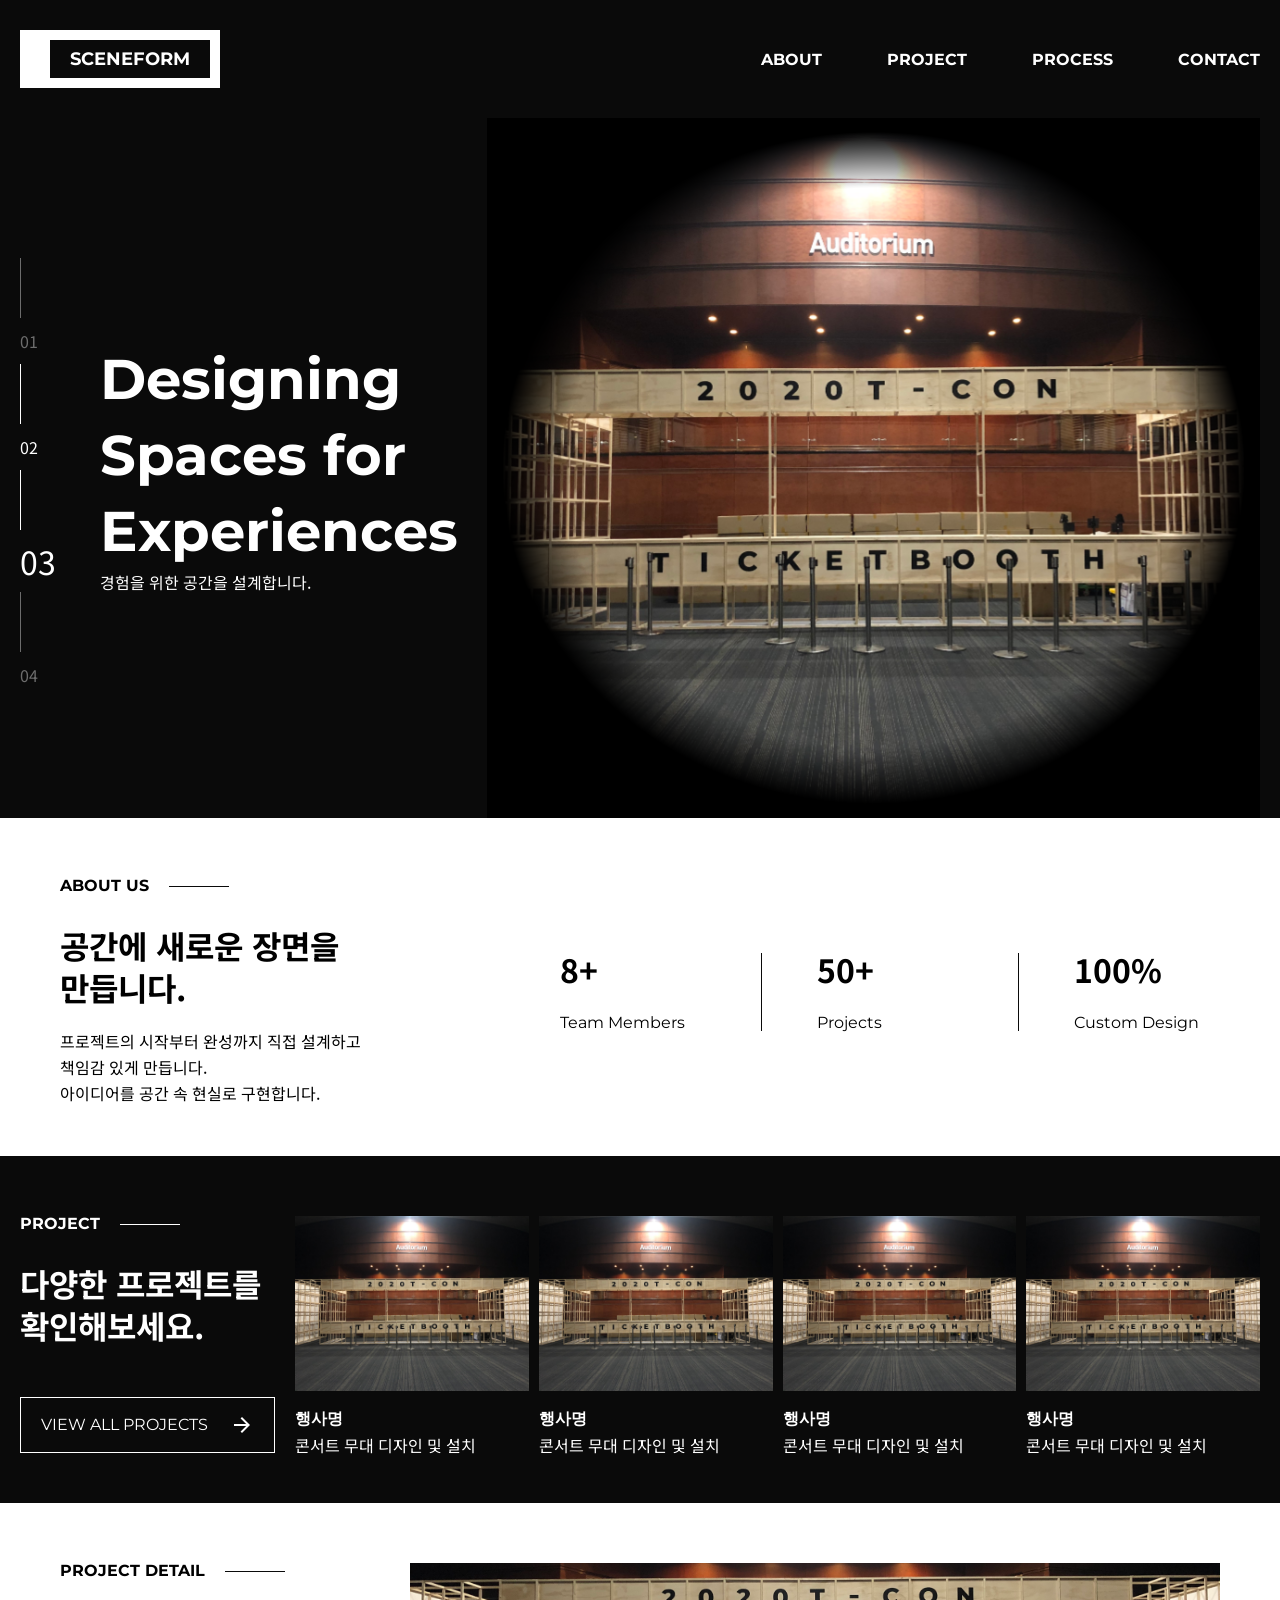
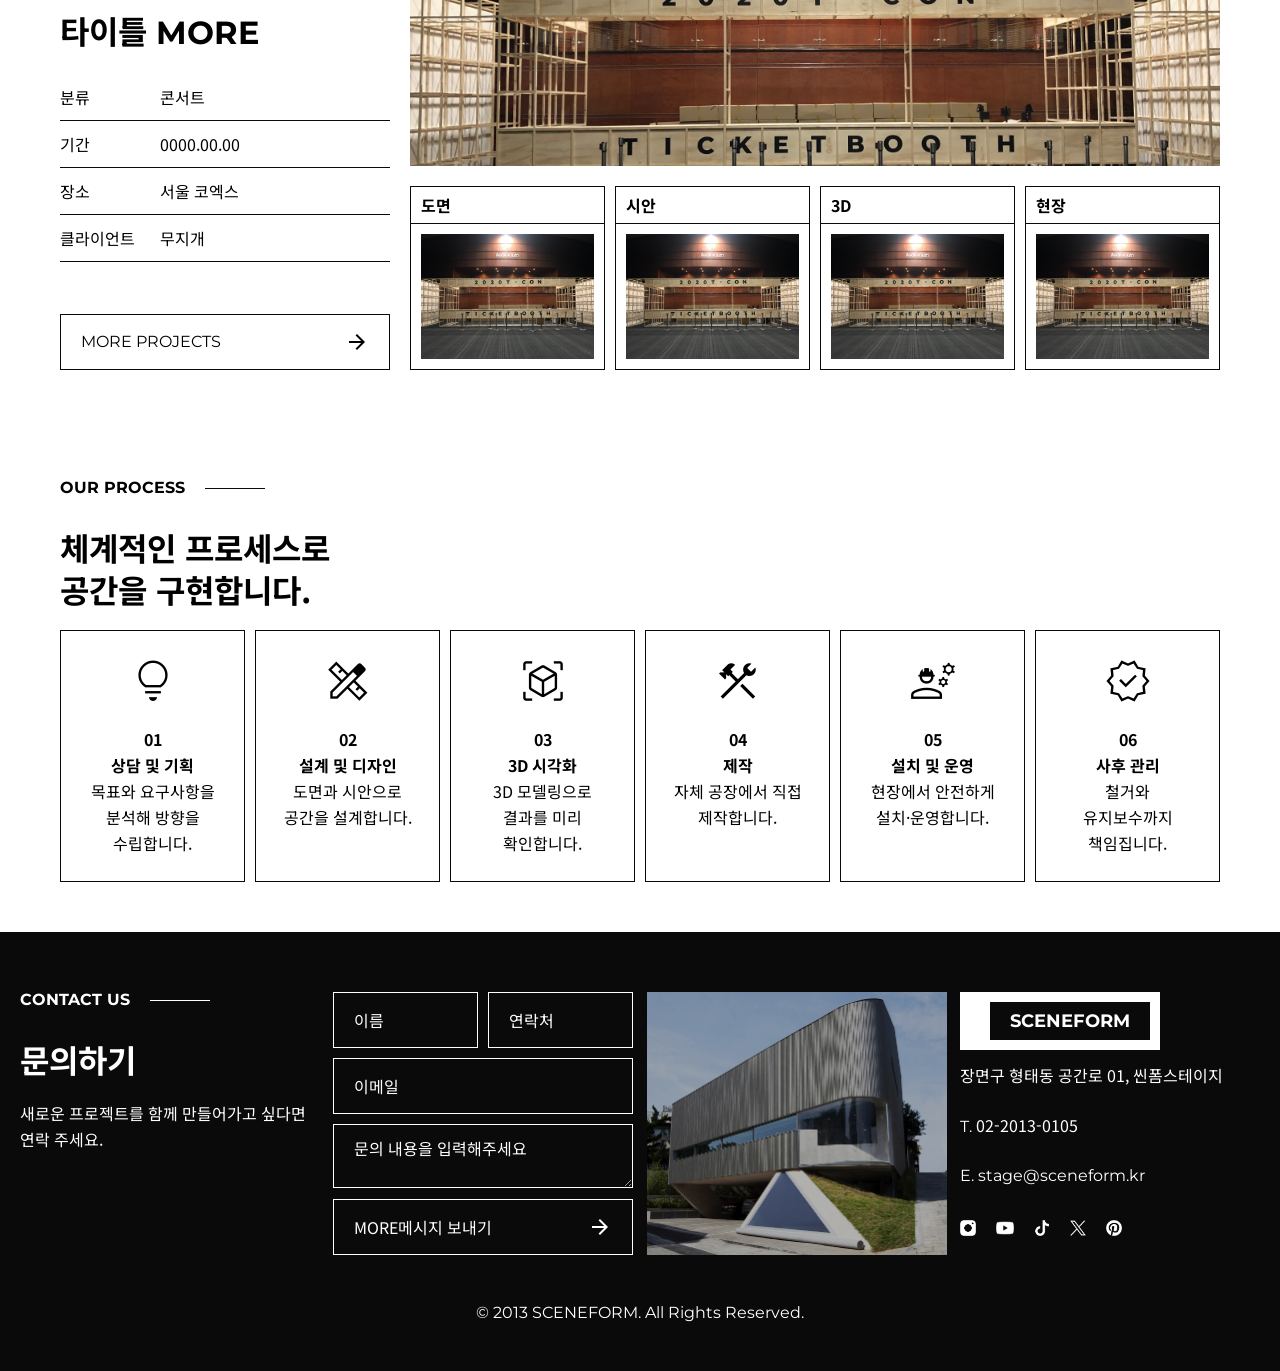
==== sceneform/index.html @ b38d99d9 "26.06.20" ====
<!DOCTYPE html>
<html lang="ko">

<head>
  <meta charset="UTF-8">
  <meta name="viewport" content="width=device-width, initial-scale=1.0">
  <title>SCENEFORM</title>

  <link rel="stylesheet" href="css/import.css">
  <link rel="stylesheet" href="css/sceneform.css">

  <link rel="stylesheet" href="https://cdn.jsdelivr.net/npm/swiper@11/swiper-bundle.min.css">
  <script src="https://cdn.jsdelivr.net/npm/swiper@11/swiper-bundle.min.js"></script>

  <script src="https://code.jquery.com/jquery-3.7.1.min.js"></script>

  <script defer src="js/sceneform.js"></script>
  <!-- 1. HTML 전부 읽음
  2. body 생성 완료
  3. swiper.js 실행
  4. sceneform.js 실행 -->
</head>

<body>
  <header>
    <div class="inner">
      <h1>
        <a href="index.html" class="logo">
          SCENEFORM
        </a>
      </h1>

      <nav>
        <ul>
          <li><a href="#">ABOUT</a></li>
          <li><a href="#">PROJECT</a></li>
          <li><a href="#">PROCESS</a></li>
          <li><a href="#">CONTACT</a></li>
        </ul>
      </nav>
    </div>
  </header>

  <main>
    <section class="visual">
      <div class="inner">
        <div>
          <h2>Designing Spaces for Experiences</h2>
          <p>경험을 위한 공간을 설계합니다.</p>

          <ul class="slide_num">
            <li class="on">01</li>
            <li>02</li>
            <li>03</li>
            <li>04</li>
          </ul>
        </div>

        <div>
          <div class="swiper visual-swiper">
            <div class="swiper-wrapper">

              <div class="swiper-slide">
                <img src="images/img.jpg" alt="프로젝트 이미지1">
              </div>

              <div class="swiper-slide">
                <img src="images/img.jpg" alt="프로젝트 이미지2">
              </div>

              <div class="swiper-slide">
                <img src="images/img.jpg" alt="프로젝트 이미지3">
              </div>

              <div class="swiper-slide">
                <img src="images/img.jpg" alt="프로젝트 이미지4">
              </div>
            </div>
            <div class="gradient"></div>
          </div>
        </div>
      </div>
    </section>

    <section class="about inner">
      <div>
        <h2 class="title">ABOUT US</h2>
        <b class="subtitle">공간에 새로운 장면을 만듭니다.</b>
        <p class="desc">프로젝트의 시작부터 완성까지 직접 설계하고 책임감 있게 만듭니다.<br>
          아이디어를 공간 속 현실로 구현합니다.</p>
      </div>

      <ul>
        <li>
          <strong>8+</strong>
          <span>Team Members</span>
        </li>

        <li>
          <strong>50+</strong>
          <span>Projects</span>
        </li>

        <li>
          <strong>100%</strong>
          <span>Custom Design</span>
        </li>
      </ul>
    </section>

    <section class="project">
      <div class="inner">
        <div>
          <h2 class="title">PROJECT</h2>
          <b class="subtitle">다양한 프로젝트를 확인해보세요.</b>
          <a href="#" class="view-button en">VIEW ALL PROJECTS
            <span class="material-symbols-outlined">
              arrow_forward
            </span>
          </a>
        </div>

        <ul>
          <li>
            <a href="#">
              <figure>
                <img src="images/img.jpg" alt="행사사진">

                <figcaption>
                  <strong>행사명</strong>
                  <p>콘서트 무대 디자인 및 설치</p>
                </figcaption>
              </figure>
            </a>
          </li>

          <li>
            <a href="#">
              <figure>
                <img src="images/img.jpg" alt="행사사진">

                <figcaption>
                  <strong>행사명</strong>
                  <p>콘서트 무대 디자인 및 설치</p>
                </figcaption>
              </figure>
            </a>
          </li>

          <li>
            <a href="#">
              <figure>
                <img src="images/img.jpg" alt="행사사진">

                <figcaption>
                  <strong>행사명</strong>
                  <p>콘서트 무대 디자인 및 설치</p>
                </figcaption>
              </figure>
            </a>
          </li>

          <li>
            <a href="#">
              <figure>
                <img src="images/img.jpg" alt="행사사진">

                <figcaption>
                  <strong>행사명</strong>
                  <p>콘서트 무대 디자인 및 설치</p>
                </figcaption>
              </figure>
            </a>
          </li>
        </ul>
      </div>
    </section>

    <section class="detail inner">
      <div>
        <h2 class="title">PROJECT DETAIL</h2>
        <b class="subtitle">타이틀 <span class="en">MORE</span></b>

        <dl>
          <dt>분류</dt>
          <dd>콘서트</dd>

          <dt>기간</dt>
          <dd>0000.00.00</dd>

          <dt>장소</dt>
          <dd>서울 코엑스</dd>

          <dt>클라이언트</dt>
          <dd>무지개</dd>
        </dl>

        <a href="#" class="view-button en">MORE PROJECTS
          <span class="material-symbols-outlined">
            arrow_forward
          </span>
        </a>
      </div>

      <div>
        <!-- 모달 -->
        <div class="modal">
          <button type="button" class="close">
            <span class="material-symbols-outlined">
              close
            </span>
          </button>
          <img src="" alt="프로젝트 상세 이미지">
        </div>

        <figure>
          <img src="images/img.jpg" alt="대표 프로젝트 이미지">
        </figure>

        <ul>
          <li>
            <strong>도면</strong>
            <img src="images/img.jpg" alt="도면 이미지" data-modal="images/img.jpg">
          </li>

          <li>
            <strong>시안</strong>
            <img src="images/img.jpg" alt="시안 이미지" data-modal="images/img.jpg">
          </li>

          <li>
            <strong>3D</strong>
            <img src="images/img.jpg" alt="3D 이미지" data-modal="images/img.jpg">
          </li>

          <li>
            <strong>현장</strong>
            <img src="images/img.jpg" alt="현장 이미지" data-modal="images/img.jpg">
          </li>
        </ul>
      </div>
    </section>

    <section class="process inner">
      <h2 class="title">OUR PROCESS</h2>
      <b class="subtitle">체계적인 프로세스로 공간을 구현합니다.</b>

      <ul>
        <li>
          <span class="material-symbols-outlined process-icon">
            lightbulb
          </span>
          <strong>01</strong>
          <b>상담 및 기획</b>
          <p>목표와 요구사항을 분석해 방향을 수립합니다.</p>
        </li>

        <li>
          <span class="material-symbols-outlined process-icon">
            design_services
          </span>
          <strong>02</strong>
          <b>설계 및 디자인</b>
          <p>도면과 시안으로 공간을 설계합니다.</p>
        </li>

        <li>
          <span class="material-symbols-outlined process-icon">
            view_in_ar
          </span>
          <strong>03</strong>
          <b>3D 시각화</b>
          <p>3D 모델링으로 결과를 미리 확인합니다.</p>
        </li>

        <li>
          <span class="material-symbols-outlined process-icon">
            construction
          </span>
          <strong>04</strong>
          <b>제작</b>
          <p>자체 공장에서 직접 제작합니다.</p>
        </li>

        <li>
          <span class="material-symbols-outlined process-icon">
            engineering
          </span>
          <strong>05</strong>
          <b>설치 및 운영</b>
          <p>현장에서 안전하게 설치·운영합니다.</p>
        </li>

        <li>
          <span class="material-symbols-outlined process-icon">
            verified
          </span>
          <strong>06</strong>
          <b>사후 관리</b>
          <p>철거와 유지보수까지 책임집니다.</p>
        </li>
      </ul>
    </section>
  </main>

  <footer>
    <div class="inner">
      <div>
        <div>
          <h2 class="title">CONTACT US</h2>
          <b class="subtitle">문의하기</b>
          <p class="desc">새로운 프로젝트를 함께 만들어가고 싶다면 연락 주세요.</p>
        </div>

        <div>
          <form>
            <fieldset>
              <legend>문의하기</legend>
              <ul>
                <li>
                  <input type="text" id="name" name="name" placeholder="이름" required>
                  <label for="name">이름</label>
                </li>

                <li>
                  <input type="tel" id="phone" name="phone" placeholder="연락처" pattern="[0-9-]+" required>
                  <!-- type="tel" → 키보드 힌트
                  pattern → 실제 형식 검사
                  pattern="[0-9-]+"
                  숫자와 하이픈(-)만 입력 가능
                  required → 빈칸 검사 -->
                  <label for="phone">연락처</label>
                </li>

                <li>
                  <input type="email" id="email" name="email" placeholder="이메일" required>
                  <label for="email">이메일</label>
                </li>

                <li>
                  <textarea id="message" name="message" placeholder="문의 내용을 입력해주세요" required></textarea>
                  <label for="message">문의 내용을 입력해주세요</label>
                </li>

                <li>
                  <button type="submit" class="view-button ">
                    <span>MORE메시지 보내기</span>

                    <span class="material-symbols-outlined">
                      arrow_forward
                    </span>
                  </button>
                </li>
              </ul>
            </fieldset>
          </form>
        </div>

        <img src="images/building.jpg" alt="회사 이미지">

        <div>
          <h2>
            <a href="index.html" class="logo">
              SCENEFORM
            </a>
          </h2>

          <div>
            <p>장면구 형태동 공간로 01, 씬폼스테이지</p>
            <p><span class="en">T.</span> 02-2013-0105</p>
            <p class="en">E. stage@sceneform.kr</p>

            <ul>
              <li><a href="인스타">Instagram</a></li>
              <li><a href="유튜브">Youtube</a></li>
              <li><a href="틱톡">Tiktok</a></li>
              <li><a href="트위터">Twitter</a></li>
              <li><a href="핀터레스트">Pinterest</a></li>
            </ul>
          </div>
        </div>
      </div>

      <p>© 2013 SCENEFORM. All Rights Reserved.</p>
    </div>
  </footer>

</body>

</html>
---- sceneform/css/import.css ----
/* @import url("https://fonts.googleapis.com/css2?family=Material+Symbols+Outlined"); */
@import url("https://fonts.googleapis.com/css2?family=Material+Symbols+Outlined:opsz,wght,FILL,GRAD@20..48,100..700,0..1,-50..200");
/* 아이콘 */
@import url('https://fonts.googleapis.com/css2?family=Montserrat:ital,wght@0,100..900;1,100..900&family=Noto+Sans+KR:wght@100..900&display=swap');
/* 폰트 */
@import url(reset.css);
---- sceneform/css/sceneform.css ----
* {
  box-sizing: border-box;
  word-break: keep-all;
  /* 단어 단위로 내려감. */
}

body {
  background-color: #ffffff;
  font-family: 'Noto Sans KR', sans-serif;
}

a {
  text-decoration: none;
  color: inherit;
}

li {
  list-style: none;
}

@media screen and (min-width: 1280px) {

  /* 공통 */
  .inner {
    max-width: 1440px;
    margin: 0 auto;
  }

  .logo {
    height: 58px;
    font-family: 'Montserrat', sans-serif;
    font-size: 18px;
    font-weight: 700;
    color: #ffffff;
    padding: 10px 20px;
    border: 10px #ffffff solid;
    border-left: 30px solid;
  }

  .title {
    font-family: 'Montserrat', sans-serif;
    font-size: 16px;
    display: flex;
    align-items: center;
    margin-bottom: 30px;
  }

  .title::after {
    content: '';
    width: 60px;
    height: 1px;
    margin-left: 20px;
    background-color: #0a0a0a;
    display: inline-block;
    /* ::after는 기본이 inline이라 크기 안 먹을 수 있음
👉 display: block; 또는 inline-block 필요 */
  }

  .subtitle {
    display: block;
    font-size: 32px;
    line-height: 42px;
    margin-bottom: 20px;
  }

  .desc {
    font-size: 16px;
    line-height: 26px;
  }

  .en {
    font-family: 'Montserrat', sans-serif;
  }

  .view-button {
    font-size: 16px;
    padding: 15px 20px;
    border: 1px #0a0a0a solid;
    /* display: inline-block; */
    /* a 태그를 버튼처럼 사용할 때는 거의 inline-block 국룰
     * 줄바꿈 안 됨
     * width, height 적용 가능
     * padding, border 제어 편함 */
    display: inline-flex;
    align-items: center;
    justify-content: space-between;
  }

  .view-button:hover {
    background-color: #3d6dff;
    color: #ffffff;
  }

  /* ---------- header---------- */
  header {
    position: fixed;
    top: 0;
    left: 0;
    width: 100%;
    z-index: 100;
    background-color: #0a0a0a;
  }

  header .inner {
    display: flex;
    justify-content: space-between;
    align-items: center;
    padding: 30px 20px;
  }

  header h1 {
    max-width: 200px;
  }

  header h1 a {
    display: block;
  }

  header h1 a img {
    width: 100%;
    display: block;
  }

  header nav ul {
    display: flex;
    gap: 65px;
  }

  header nav ul li a {
    font-family: 'Montserrat', sans-serif;
    font-size: 16px;
    font-weight: 700;
    color: #ffffff;
  }

  /* ---------- VISUAL---------- */
  .visual {
    height: 700px;
    background: #0a0a0a;
    overflow: hidden;
    margin-top: 118px;
  }

  .visual .inner {
    display: flex;
    width: 100%;
    height: 100%;
    padding: 0 20px;
  }

  .visual .inner>div:first-of-type {
    flex: 1;
    min-width: 0;
    /* Swiper가 flex 영역에서 과도하게 확장되는 문제 방지 */
    position: relative;
    display: flex;
    flex-direction: column;
    justify-content: center;
    padding-left: 80px;
  }

  .visual .inner>div:first-of-type h2 {
    font-family: 'Montserrat', sans-serif;
    font-size: 56px;
    line-height: 76px;
    color: #ffffff;
  }

  .visual .inner>div:first-of-type p {
    font-size: 16px;
    line-height: 26px;
    color: #ffffff;
  }

  /* 번호 */
  .visual .inner>div:first-of-type .slide_num {
    position: absolute;
    left: 0;
  }

  .visual .inner>div:first-of-type .slide_num li {
    color: #ffffff;
    font-size: 16px;
    line-height: 26px;
    cursor: pointer;
    opacity: 0.4;
    transition: opacity 0.3s;
  }

  .visual .inner>div:first-of-type .slide_num li.on {
    font-size: 32px;
    line-height: 42px;
    opacity: 1;
  }

  .visual .inner>div:first-of-type .slide_num li::before {
    content: '';
    display: block;
    width: 1px;
    height: 60px;
    background: #ffffff;
    margin: 10px 0;
  }

  /* 스와이프 */
  .visual .inner>div:last-of-type {
    flex: 2;
    min-width: 0;
    /* Swiper가 flex 영역에서 과도하게 확장되는 문제 방지 */
    height: 100%;
    /* position: relative; */
    /* display: flex;
    align-items: center;
    justify-content: center; */
  }

  .visual .swiper {
    width: 100%;
    height: 100%;
    /* position: relative; */
    /* overflow: hidden; */
  }

  .visual .swiper-slide img {
    width: 100%;
    height: 100%;
    object-fit: cover;
    display: block;
  }

  .visual .gradient {
    position: absolute;
    inset: 0;
    z-index: 2;

    background: radial-gradient(ellipse 80% 80% at center,
        rgba(0, 0, 0, 0) 0%,
        rgba(0, 0, 0, 0) 50%,
        rgba(0, 0, 0, 1) 60%,
        rgba(0, 0, 0, 1) 100%);
  }

  /* ---------- ABOUT US----------  */
  .about {
    background-color: #ffffff;
    padding: 60px 60px 50px;
    display: flex;
    justify-content: space-between;
    align-items: center;
  }

  /* 왼쪽 */
  .about>div {
    width: 330px;
    flex-shrink: 0;
    /* flex-shrink: 0;
   남는 공간 있어도 늘어나지 않음
   flex-shrink: 0;
   화면이 줄어도 줄어들지 않음 
   늘어나지 않음 | 줄어들지 않음 | 330px 고정
    flex: 0 0 330px; */
  }

  /* 오른쪽 */
  .about ul {
    width: 660px;
    display: flex;
  }

  .about ul li {
    flex: 1;
  }

  .about ul li:first-of-type,
  .about ul li:nth-of-type(2) {
    width: calc(100% - 60px);
    padding-right: 55px;
    margin-right: 55px;
  }

  .about ul li:not(:last-of-type) {
    border-right: 1px #0a0a0a solid;
  }

  .about ul li strong {
    display: block;
    font-size: 32px;
    margin-bottom: 30px;
  }

  .about ul li span {
    display: block;
    font-family: 'Montserrat', sans-serif;
    font-size: 16px;
  }

  /* ---------- PROJECT----------  */
  .project {
    background-color: #0a0a0a;
    padding: 60px 20px 50px;
  }

  .project .inner {
    display: flex;
    justify-content: space-between;
  }

  /* 왼쪽 */
  .project .inner>div {
    width: 255px;
    margin-right: 20px;
    flex-shrink: 0;
    /* flex-shrink: 0;
   남는 공간 있어도 늘어나지 않음
   flex-shrink: 0;
   화면이 줄어도 줄어들지 않음 
   늘어나지 않음 | 줄어들지 않음 | 255px 고정
    flex: 0 0 255px; */
    display: flex;
    flex-direction: column;
    /* 링크를 하단으로 배치하기 위해 세로 정렬 */
    color: #ffffff;
  }

  .project .inner>div h2::after {
    background-color: #ffffff;
  }

  .project .inner>div a {
    margin-top: auto;
    /* 링크를 영역 하단으로 배치 */
    border-color: #ffffff;
    color: #ffffff;
  }

  /* 오른쪽 */
  .project .inner ul {
    width: 1030px;
    display: flex;
    gap: 10px;
  }

  .project .inner ul li {
    flex: 1;
  }

  .project ul li figure img {
    width: 100%;
    display: block;
    /* 이미지 아래에 생기는 이상한 여백 제거 */
    aspect-ratio: 4 / 3;
    object-fit: cover;
    overflow: hidden;
    margin-bottom: 20px;
  }

  .project ul li figure figcaption strong {
    display: block;
    font-family: 'Montserrat', sans-serif;
    font-size: 16px;
    color: #ffffff;
    margin-bottom: 10px;
  }

  .project ul li figure figcaption p {
    font-size: 16px;
    color: #ffffff;
  }

  /* ---------- PROJECT DETAIL----------  */
  .detail {
    background-color: #ffffff;
    padding: 60px 60px 50px;
    display: flex;
    justify-content: space-between;
  }

  /* 왼쪽 */
  .detail>div:first-of-type {
    width: 330px;
    display: flex;
    flex-direction: column;
    flex-shrink: 0;
    /* flex-shrink: 0;
   남는 공간 있어도 늘어나지 않음
   flex-shrink: 0;
   화면이 줄어도 줄어들지 않음 
   늘어나지 않음 | 줄어들지 않음 | 330px 고정
    flex: 0 0 330px; */
    margin-right: 20px;
  }

  .detail>div:first-of-type dl {
    font-size: 16px;
    line-height: 26px;
    display: grid;
    grid-template-columns: 100px 1fr;
  }

  .detail>div:first-of-type dl dt,
  .detail>div:first-of-type dl dd {
    padding: 10px 0px;
    margin: 0;
    border-bottom: 1px #0a0a0a solid;
  }

  .detail>div:first-of-type a {
    margin-top: auto;
  }

  /* 오른쪽 */
  /* 모달 */
  .detail .modal {
    display: none;
    position: fixed;
    /* 화면 기준으로 고정 */
    inset: 0;
    /* top: 0; right: 0; bottom: 0; left: 0; 한 번에 쓴 것*/
    background: rgba(10, 10, 10, 0.8);
    justify-content: center;
    align-items: center;
    /* 정가운데 배치 */
    z-index: 100;
  }

  .detail .modal.on {
    display: flex;
  }

  .detail .modal img {
    width: 66.666%;
    /* = 2/3 */
    max-width: 900px;
    /* 너무 커지는 것 방지 */
    aspect-ratio: 4 / 3;
    object-fit: cover;
    display: block;
  }

  .detail .modal .close {
    position: absolute;
    top: 30px;
    right: 30px;
    background: none;
    border: 0;
    cursor: pointer;
  }

  .detail .modal .close .material-symbols-outlined {
    color: #fff;
  }

  .detail>div:last-of-type {
    width: 950px;
  }

  .detail>div:last-of-type figure img {
    width: 100%;
    height: 100%;
    display: block;
    aspect-ratio: 4 / 1;
    object-fit: cover;
    overflow: hidden;
    margin-bottom: 20px;
  }

  .detail>div:last-of-type ul {
    width: 100%;
    display: flex;
    gap: 10px;
  }

  .detail>div:last-of-type ul li {
    flex: 1;
  }

  .detail>div:last-of-type ul li strong {
    display: block;
    border: 1px #0a0a0a solid;
    padding: 10px;
  }

  .detail>div:last-of-type ul li img {
    width: 100%;
    display: block;
    /* 이미지 아래에 생기는 이상한 여백 제거 */
    aspect-ratio: 4 / 3;
    object-fit: cover;
    overflow: hidden;
    border: 1px #0a0a0a solid;
    border-top: 0px;
    padding: 10px;
    cursor: pointer;
  }

  /* ---------- OUR PROCESS----------  */
  .process {
    background-color: #ffffff;
    padding: 60px 60px 50px;
  }

  .process>h2,
  .process>b {
    width: 330px;
  }

  .process ul {
    display: flex;
    justify-content: space-between;
  }

  .process li {
    border: 1px #0a0a0a solid;
    width: 185px;
    padding: 25px;
    text-align: center;
  }

  .process .process-icon {
    display: block;
    font-size: 50px;
    margin-bottom: 20px;
    font-variation-settings:
      'FILL' 0,
      'wght' 300,
      'GRAD' 0,
      'opsz' 48;
  }

  .process strong {
    display: block;
    font-size: 16px;
    line-height: 26px;
  }

  .process ul li b {
    display: block;
    font-size: 16px;
    line-height: 26px;
  }

  .process p {
    font-size: 16px;
    line-height: 26px;
  }

  /* ---------- footer----------  */
  footer {
    background-color: #0a0a0a;
    padding: 60px 20px 50px;
  }

  footer .inner>div {
    display: flex;
    justify-content: space-between;
    align-items: stretch;
    color: #ffffff;
  }

  footer .inner>div div,
  footer .inner>div img {
    width: 300px;
  }

  footer .inner>div h2::after {
    background-color: #ffffff;
  }

  /* 두번째 */
  footer .inner>div form fieldset legend,
  footer .inner>div form fieldset ul li label {
    /* 시각적으로는 숨기지만 스크린 리더는 읽을 수 있도록 접근성을 위해 사용*/
    position: absolute;
    width: 1px;
    height: 1px;
    margin: -1px;
    overflow: hidden;
    clip: rect(0, 0, 0, 0);
  }

  footer .inner>div form fieldset ul {
    display: flex;
    flex-wrap: wrap;
    /* 공간이 부족하면 다음 줄로 배치 */
    gap: 10px;
  }

  footer .inner>div form fieldset ul li:first-of-type,
  footer .inner>div form fieldset ul li:nth-of-type(2) {
    width: calc((100% - 10px) / 2);
  }

  footer .inner>div form li:nth-child(3),
  footer .inner>div form li:nth-child(4),
  footer .inner>div form li:nth-child(5) {
    width: 100%;
  }

  footer .inner>div form fieldset ul li input,
  footer .inner>div form fieldset ul li textarea,
  footer .inner>div form fieldset ul li button {
    width: 100%;
    color: #ffffff;
    background-color: transparent;
    border: 1px solid #ffffff;
  }

  footer .inner>div form fieldset ul li input::placeholder,
  footer .inner>div form fieldset ul li textarea::placeholder {
    color: #ffffff;
  }

  footer .inner>div form fieldset ul li input,
  footer .inner>div form fieldset ul li textarea,
  footer .inner>div form fieldset ul li button {
    font: inherit;
    font-size: 16px;
    padding: 15px 20px;
  }

  footer .inner>div form fieldset ul li button {
    cursor: pointer;
  }

  footer .inner>div form fieldset ul li input:focus::placeholder,
  footer .inner>div form fieldset ul li textarea:focus::placeholder {
    opacity: 0;
  }

  footer img {
    object-fit: cover;
    filter: brightness(0.7);
  }

  footer .inner>div>div:last-of-type {
    display: flex;
    flex-direction: column;
    justify-content: space-between;
  }

  footer .inner>div>div:last-of-type h2 {
    max-width: 200px;
  }

  footer .inner>div>div:last-of-type h2 a {
    display: block;
  }

  footer .inner>div>div:last-of-type h2 a img {
    width: 100%;
    display: block;
  }

  footer .inner>div>div:last-of-type>div {
    height: 100%;
    display: flex;
    flex-direction: column;
    justify-content: space-around;
    font-size: 16px;
  }

  footer .inner>div>div:last-of-type>div ul {
    display: flex;
    align-items: center;
    gap: 20px;
  }

  footer .inner>div>div:last-of-type>div ul li {
    display: inline-block;
    background-repeat: no-repeat;
    background-position: center center;
    background-size: contain;
  }

  footer .inner>div>div:last-of-type>div ul li:not(:nth-child(2)):not(:nth-child(3)) {
    width: 16px;
    height: 16px;
  }

  footer .inner>div>div:last-of-type>div ul li:first-child {
    background-image: url("../images/instagram.png");
  }

  footer .inner>div>div:last-of-type>div ul li:nth-child(2) {
    background-image: url("../images/youtube.png");
    width: 18px;
  }

  footer .inner>div>div:last-of-type>div ul li:nth-child(3) {
    background-image: url("../images/tiktok.png");
    width: 16px;
    /* height: 18px; */
  }

  footer .inner>div>div:last-of-type>div ul li:nth-child(4) {
    background-image: url("../images/twitter.png");

  }

  footer .inner>div>div:last-of-type>div ul li:last-child {
    background-image: url("../images/pinterest.png");
  }

  footer .inner>div>div:last-of-type>div ul li a {
    display: block;
    text-indent: -9999px;
    width: 100%;
    height: 20px;
  }

  footer .inner>p {
    color: #ffffff;
    font-family: 'Montserrat', sans-serif;
    font-size: 16px;
    text-align: center;
    margin-top: 50px;
  }
}
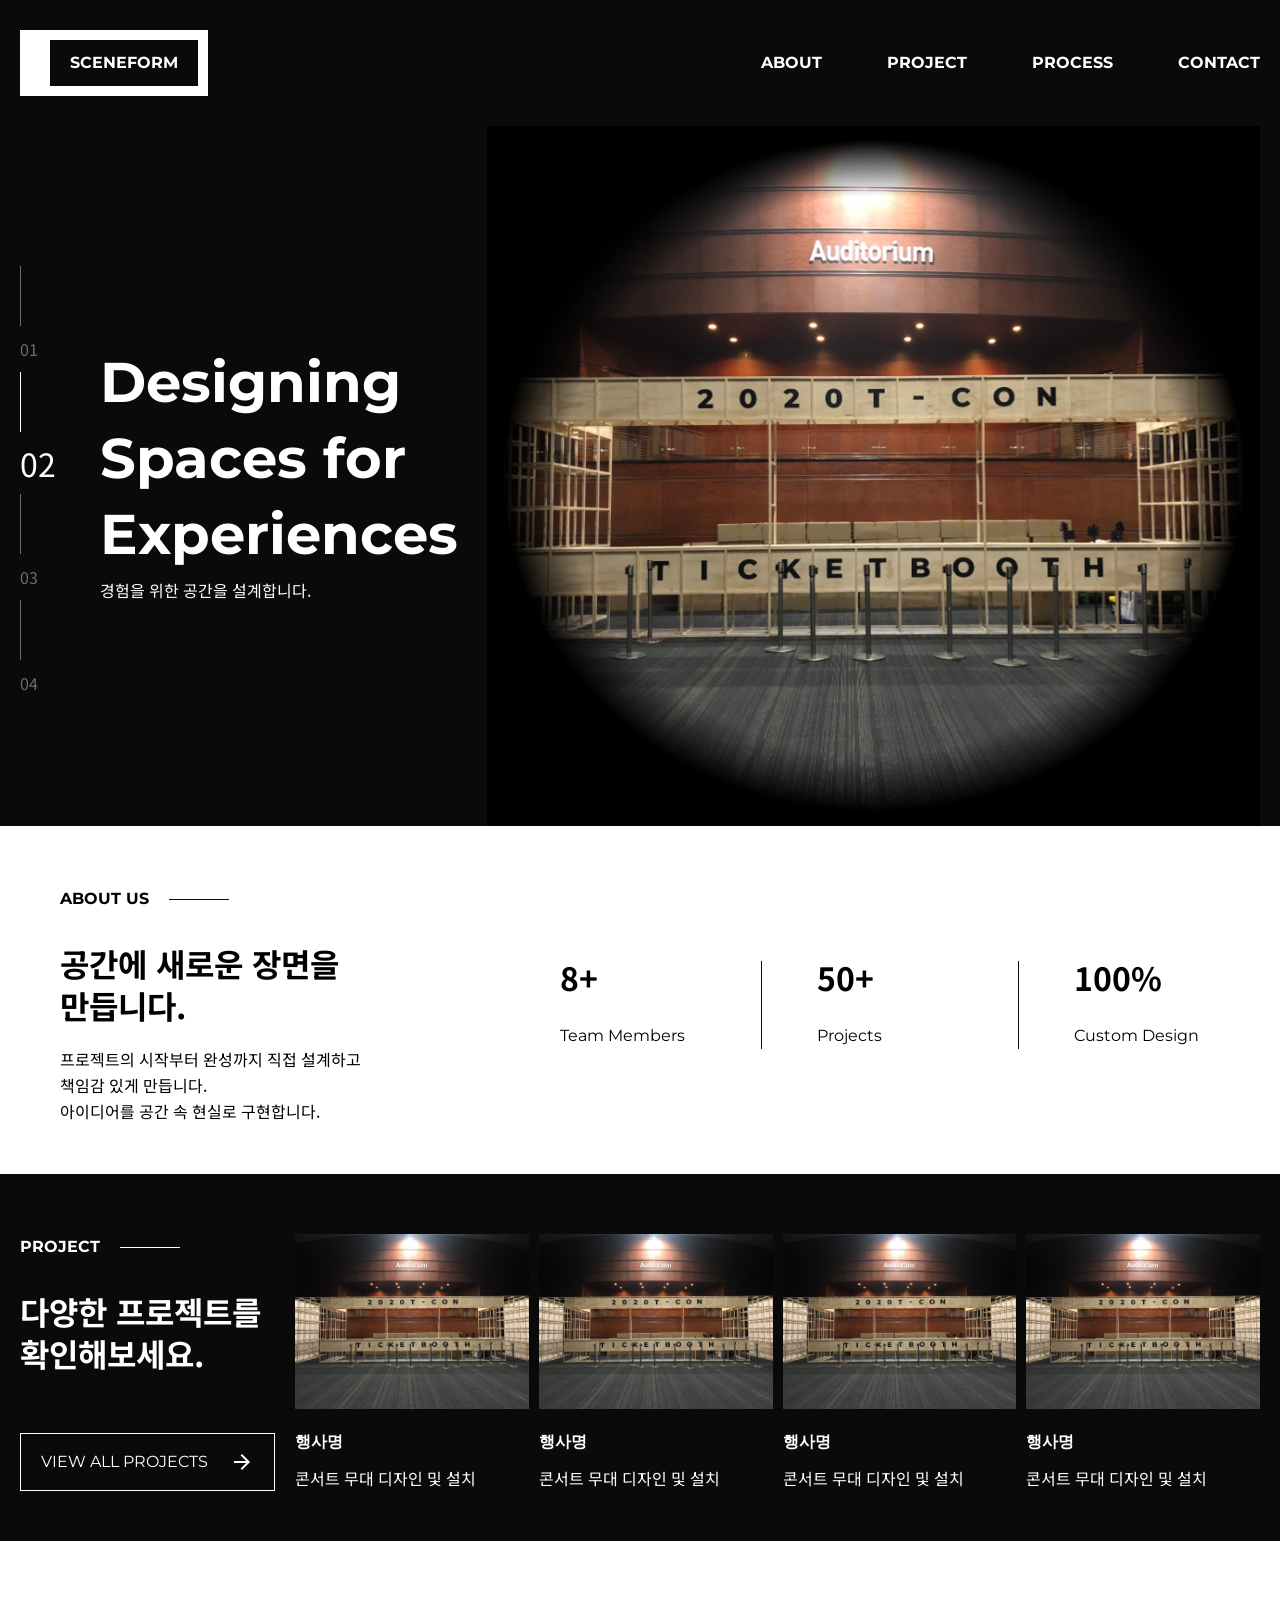
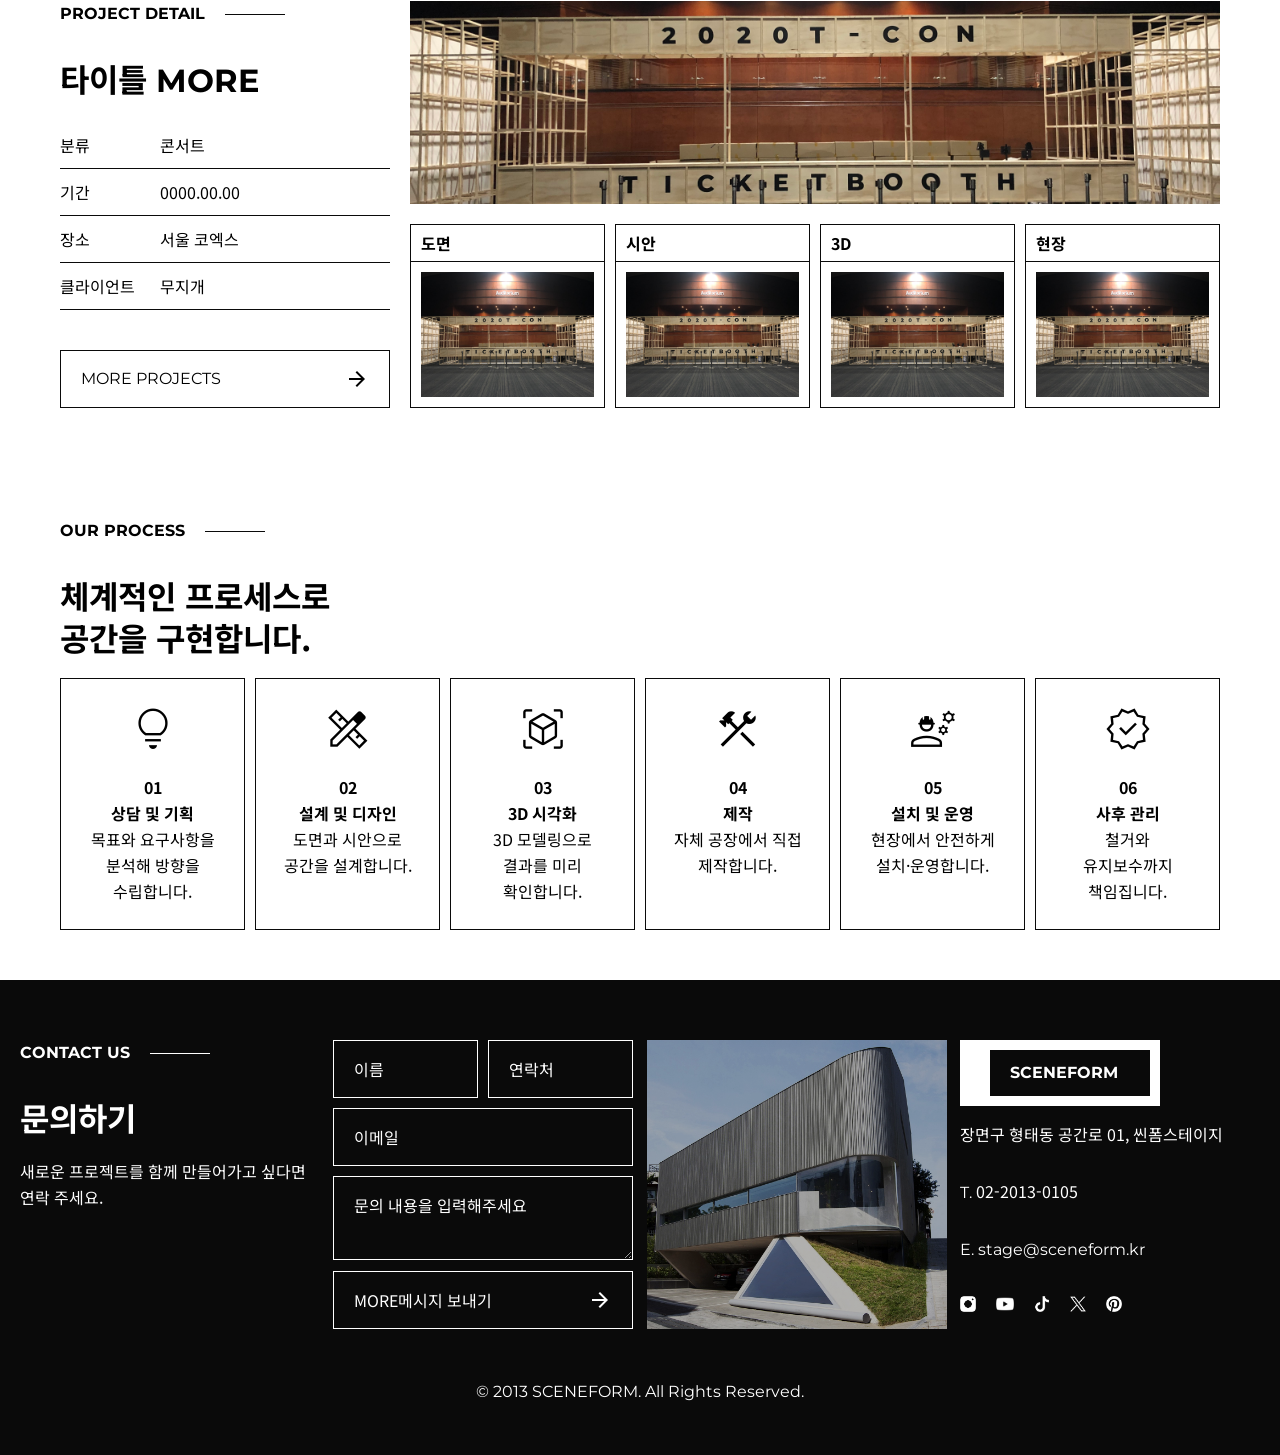
==== commit a2293606: "26.06.25" ====
--- a/sceneform/index.html
+++ b/sceneform/index.html
@@ -1,13 +1,15 @@
 <!DOCTYPE html>
 <html lang="ko">
-
+<!-- 데스크탑 16 32 56
+테블릿 16 28 48
+모바일 14 24 36 -->
 <head>
   <meta charset="UTF-8">
   <meta name="viewport" content="width=device-width, initial-scale=1.0">
   <title>SCENEFORM</title>
 
   <link rel="stylesheet" href="css/import.css">
-  <link rel="stylesheet" href="css/sceneform.css">
+  <link rel="stylesheet" href="css/global.css">
 
   <link rel="stylesheet" href="https://cdn.jsdelivr.net/npm/swiper@11/swiper-bundle.min.css">
   <script src="https://cdn.jsdelivr.net/npm/swiper@11/swiper-bundle.min.js"></script>
@@ -29,6 +31,12 @@
           SCENEFORM
         </a>
       </h1>
+
+      <button class="menu-button" aria-label="메뉴 열기">
+        <span class="material-symbols-outlined">
+          menu
+        </span>
+      </button>
 
       <nav>
         <ul>
--- a/sceneform/css/global.css
+++ b/sceneform/css/global.css
@@ -0,0 +1,2177 @@
+* {
+  box-sizing: border-box;
+  word-break: keep-all;
+  /* 단어 단위로 내려감. */
+}
+
+body {
+  background-color: #ffffff;
+  font-family: 'Noto Sans KR', sans-serif;
+}
+
+a {
+  text-decoration: none;
+  color: inherit;
+}
+
+li {
+  list-style: none;
+}
+
+@media screen and (min-width: 1280px) {
+
+  /* 공통 */
+  .inner {
+    max-width: 1440px;
+    margin: 0 auto;
+  }
+
+  .logo {
+    /* height: 58px; */
+    font-family: 'Montserrat', sans-serif;
+    font-size: 16px;
+    line-height: 26px;
+    font-weight: 700;
+    color: #ffffff;
+    padding: 10px 20px;
+    border: 10px #ffffff solid;
+    border-left: 30px solid;
+  }
+
+  .title {
+    font-family: 'Montserrat', sans-serif;
+    font-size: 16px;
+    line-height: 26px;
+    display: flex;
+    align-items: center;
+    margin-bottom: 30px;
+  }
+
+  .title::after {
+    content: '';
+    width: 60px;
+    height: 1px;
+    margin-left: 20px;
+    background-color: #0a0a0a;
+    display: inline-block;
+    /* ::after는 기본이 inline이라 크기 안 먹을 수 있음
+👉 display: block; 또는 inline-block 필요 */
+  }
+
+  .subtitle {
+    display: block;
+    font-size: 32px;
+    line-height: 42px;
+    margin-bottom: 20px;
+  }
+
+  .desc {
+    font-size: 16px;
+    line-height: 26px;
+  }
+
+  .en {
+    font-family: 'Montserrat', sans-serif;
+  }
+
+  .view-button {
+    font-size: 16px;
+    line-height: 26px;
+    padding: 15px 20px;
+    border: 1px #0a0a0a solid;
+    /* display: inline-block; */
+    /* a 태그를 버튼처럼 사용할 때는 거의 inline-block 국룰
+     * 줄바꿈 안 됨
+     * width, height 적용 가능
+     * padding, border 제어 편함 */
+    display: inline-flex;
+    align-items: center;
+    justify-content: space-between;
+  }
+
+  .view-button:hover {
+    background-color: #3d6dff;
+    color: #ffffff;
+  }
+
+  /* ---------- header---------- */
+  header {
+    position: fixed;
+    top: 0;
+    left: 0;
+    width: 100%;
+    z-index: 100;
+    background-color: #0a0a0a;
+  }
+
+  header .inner {
+    display: flex;
+    justify-content: space-between;
+    align-items: center;
+    padding: 30px 20px;
+  }
+
+  header h1 {
+    max-width: 200px;
+  }
+
+  header h1 a {
+    display: block;
+  }
+
+  header .menu-button {
+    display: none;
+  }
+
+  header nav ul {
+    display: flex;
+    gap: 65px;
+  }
+
+  header nav ul li a {
+    font-family: 'Montserrat', sans-serif;
+    font-size: 16px;
+    line-height: 26px;
+    font-weight: 700;
+    color: #ffffff;
+  }
+
+  /* ---------- VISUAL---------- */
+  .visual {
+    height: 700px;
+    background: #0a0a0a;
+    overflow: hidden;
+    margin-top: 126px;
+  }
+
+  .visual .inner {
+    display: flex;
+    width: 100%;
+    height: 100%;
+    padding: 0 20px;
+  }
+
+  .visual .inner>div:first-of-type {
+    flex: 1;
+    min-width: 0;
+    /* Swiper가 flex 영역에서 과도하게 확장되는 문제 방지 */
+    position: relative;
+    display: flex;
+    flex-direction: column;
+    justify-content: center;
+    padding-left: 80px;
+  }
+
+  .visual .inner>div:first-of-type h2 {
+    font-family: 'Montserrat', sans-serif;
+    font-size: 56px;
+    line-height: 76px;
+    color: #ffffff;
+  }
+
+  .visual .inner>div:first-of-type p {
+    font-size: 16px;
+    line-height: 36px;
+    color: #ffffff;
+  }
+
+  /* 번호 */
+  .visual .inner>div:first-of-type .slide_num {
+    position: absolute;
+    left: 0;
+  }
+
+  .visual .inner>div:first-of-type .slide_num li {
+    color: #ffffff;
+    font-size: 16px;
+    line-height: 26px;
+    cursor: pointer;
+    opacity: 0.4;
+    transition: opacity 0.3s;
+  }
+
+  .visual .inner>div:first-of-type .slide_num li.on {
+    font-size: 32px;
+    line-height: 42px;
+    opacity: 1;
+  }
+
+  .visual .inner>div:first-of-type .slide_num li::before {
+    content: '';
+    display: block;
+    width: 1px;
+    height: 60px;
+    background: #ffffff;
+    margin: 10px 0;
+  }
+
+  /* 스와이프 */
+  .visual .inner>div:last-of-type {
+    flex: 2;
+    min-width: 0;
+    /* Swiper가 flex 영역에서 과도하게 확장되는 문제 방지 */
+    height: 100%;
+    /* position: relative; */
+    /* display: flex;
+    align-items: center;
+    justify-content: center; */
+  }
+
+  .visual .swiper {
+    width: 100%;
+    height: 100%;
+    /* position: relative; */
+    /* overflow: hidden; */
+  }
+
+  .visual .swiper-slide img {
+    width: 100%;
+    height: 100%;
+    object-fit: cover;
+    display: block;
+  }
+
+  .visual .gradient {
+    position: absolute;
+    inset: 0;
+    z-index: 2;
+
+    background: radial-gradient(ellipse 80% 80% at center,
+        rgba(0, 0, 0, 0) 0%,
+        rgba(0, 0, 0, 0) 50%,
+        rgba(0, 0, 0, 1) 60%,
+        rgba(0, 0, 0, 1) 100%);
+  }
+
+  /* ---------- ABOUT US----------  */
+  .about {
+    background-color: #ffffff;
+    padding: 60px 60px 50px;
+    display: flex;
+    justify-content: space-between;
+    align-items: center;
+  }
+
+  /* 왼쪽 */
+  .about>div {
+    width: 330px;
+    flex-shrink: 0;
+    /* flex-shrink: 0;
+   남는 공간 있어도 늘어나지 않음
+   flex-shrink: 0;
+   화면이 줄어도 줄어들지 않음 
+   늘어나지 않음 | 줄어들지 않음 | 330px 고정
+    flex: 0 0 330px; */
+  }
+
+  /* 오른쪽 */
+  .about ul {
+    width: 660px;
+    display: flex;
+  }
+
+  .about ul li {
+    flex: 1;
+  }
+
+  .about ul li:first-of-type,
+  .about ul li:nth-of-type(2) {
+    width: calc(100% - 60px);
+    padding-right: 55px;
+    margin-right: 55px;
+  }
+
+  .about ul li:not(:last-of-type) {
+    border-right: 1px #0a0a0a solid;
+  }
+
+  .about ul li strong {
+    display: block;
+    font-size: 32px;
+    margin-bottom: 30px;
+  }
+
+  .about ul li span {
+    display: block;
+    font-family: 'Montserrat', sans-serif;
+    font-size: 16px;
+    line-height: 26px;
+  }
+
+  /* ---------- PROJECT----------  */
+  .project {
+    background-color: #0a0a0a;
+    padding: 60px 20px 50px;
+  }
+
+  .project .inner {
+    display: flex;
+    justify-content: space-between;
+  }
+
+  /* 왼쪽 */
+  .project .inner>div {
+    width: 255px;
+    margin-right: 20px;
+    flex-shrink: 0;
+    /* flex-shrink: 0;
+   남는 공간 있어도 늘어나지 않음
+   flex-shrink: 0;
+   화면이 줄어도 줄어들지 않음 
+   늘어나지 않음 | 줄어들지 않음 | 255px 고정
+    flex: 0 0 255px; */
+    display: flex;
+    flex-direction: column;
+    /* 링크를 하단으로 배치하기 위해 세로 정렬 */
+    color: #ffffff;
+  }
+
+  .project .inner>div h2::after {
+    background-color: #ffffff;
+  }
+
+  .project .inner>div a {
+    margin-top: auto;
+    /* 링크를 영역 하단으로 배치 */
+    border-color: #ffffff;
+    color: #ffffff;
+  }
+
+  /* 오른쪽 */
+  .project .inner ul {
+    width: 1030px;
+    display: flex;
+    gap: 10px;
+  }
+
+  .project .inner ul li {
+    flex: 1;
+  }
+
+  .project ul li figure img {
+    width: 100%;
+    display: block;
+    /* 이미지 아래에 생기는 이상한 여백 제거 */
+    aspect-ratio: 4 / 3;
+    object-fit: cover;
+    overflow: hidden;
+    margin-bottom: 20px;
+  }
+
+  .project ul li figure figcaption strong {
+    display: block;
+    font-family: 'Montserrat', sans-serif;
+    font-size: 16px;
+    line-height: 26px;
+    color: #ffffff;
+    margin-bottom: 10px;
+  }
+
+  .project ul li figure figcaption p {
+    font-size: 16px;
+    line-height: 26px;
+    color: #ffffff;
+  }
+
+  /* ---------- PROJECT DETAIL----------  */
+  .detail {
+    background-color: #ffffff;
+    padding: 60px 60px 50px;
+    display: flex;
+    justify-content: space-between;
+  }
+
+  /* 왼쪽 */
+  .detail>div:first-of-type {
+    width: 330px;
+    display: flex;
+    flex-direction: column;
+    flex-shrink: 0;
+    /* flex-shrink: 0;
+   남는 공간 있어도 늘어나지 않음
+   flex-shrink: 0;
+   화면이 줄어도 줄어들지 않음 
+   늘어나지 않음 | 줄어들지 않음 | 330px 고정
+    flex: 0 0 330px; */
+    margin-right: 20px;
+  }
+
+  .detail>div:first-of-type dl {
+    font-size: 16px;
+    line-height: 26px;
+    display: grid;
+    grid-template-columns: 100px 1fr;
+    margin-bottom: 20px;
+  }
+
+  .detail>div:first-of-type dl dt,
+  .detail>div:first-of-type dl dd {
+    padding: 10px 0px;
+    margin: 0;
+    border-bottom: 1px #0a0a0a solid;
+  }
+
+  .detail>div:first-of-type a {
+    margin-top: auto;
+  }
+
+  /* 오른쪽 */
+  /* 모달 */
+  .detail .modal {
+    display: none;
+    position: fixed;
+    /* 화면 기준으로 고정 */
+    inset: 0;
+    /* top: 0; right: 0; bottom: 0; left: 0; 한 번에 쓴 것*/
+    background: rgba(10, 10, 10, 0.8);
+    justify-content: center;
+    align-items: center;
+    /* 정가운데 배치 */
+    z-index: 100;
+  }
+
+  .detail .modal.on {
+    display: flex;
+  }
+
+  .detail .modal img {
+    width: 66.666%;
+    /* = 2/3 */
+    max-width: 900px;
+    /* 너무 커지는 것 방지 */
+    aspect-ratio: 4 / 3;
+    object-fit: cover;
+    display: block;
+  }
+
+  .detail .modal .close {
+    position: absolute;
+    top: 30px;
+    right: 30px;
+    background: none;
+    border: 0;
+    cursor: pointer;
+  }
+
+  .detail .modal .close .material-symbols-outlined {
+    color: #fff;
+  }
+
+  .detail>div:last-of-type {
+    width: 950px;
+  }
+
+  .detail>div:last-of-type figure img {
+    width: 100%;
+    height: 100%;
+    display: block;
+    aspect-ratio: 4 / 1;
+    object-fit: cover;
+    overflow: hidden;
+    margin-bottom: 20px;
+  }
+
+  .detail>div:last-of-type ul {
+    width: 100%;
+    display: flex;
+    gap: 10px;
+  }
+
+  .detail>div:last-of-type ul li {
+    flex: 1;
+  }
+
+  .detail>div:last-of-type ul li strong {
+    display: block;
+    border: 1px #0a0a0a solid;
+    padding: 10px;
+  }
+
+  .detail>div:last-of-type ul li img {
+    width: 100%;
+    display: block;
+    /* 이미지 아래에 생기는 이상한 여백 제거 */
+    aspect-ratio: 4 / 3;
+    object-fit: cover;
+    overflow: hidden;
+    border: 1px #0a0a0a solid;
+    border-top: 0px;
+    padding: 10px;
+    cursor: pointer;
+  }
+
+  /* ---------- OUR PROCESS----------  */
+  .process {
+    background-color: #ffffff;
+    padding: 60px 60px 50px;
+  }
+
+  .process>h2,
+  .process>b {
+    width: 330px;
+  }
+
+  .process ul {
+    display: flex;
+    justify-content: space-between;
+  }
+
+  .process li {
+    border: 1px #0a0a0a solid;
+    width: 185px;
+    padding: 25px;
+    text-align: center;
+  }
+
+  .process .process-icon {
+    display: block;
+    font-size: 50px;
+    margin-bottom: 20px;
+    font-variation-settings:
+      'FILL' 0,
+      'wght' 300,
+      'GRAD' 0,
+      'opsz' 48;
+  }
+
+  .process strong {
+    display: block;
+    font-size: 16px;
+    line-height: 26px;
+  }
+
+  .process ul li b {
+    display: block;
+    font-size: 16px;
+    line-height: 26px;
+  }
+
+  .process p {
+    font-size: 16px;
+    line-height: 26px;
+  }
+
+  /* ---------- footer----------  */
+  footer {
+    background-color: #0a0a0a;
+    padding: 60px 20px 50px;
+  }
+
+  footer .inner>div {
+    display: flex;
+    justify-content: space-between;
+    align-items: stretch;
+    color: #ffffff;
+  }
+
+  footer .inner>div div,
+  footer .inner>div img {
+    width: 300px;
+  }
+
+  footer .inner>div h2::after {
+    background-color: #ffffff;
+  }
+
+  /* 두번째 */
+  footer .inner>div form fieldset legend,
+  footer .inner>div form fieldset ul li label {
+    /* 시각적으로는 숨기지만 스크린 리더는 읽을 수 있도록 접근성을 위해 사용*/
+    position: absolute;
+    width: 1px;
+    height: 1px;
+    margin: -1px;
+    overflow: hidden;
+    clip: rect(0, 0, 0, 0);
+  }
+
+  footer .inner>div form fieldset ul {
+    display: flex;
+    flex-wrap: wrap;
+    /* 공간이 부족하면 다음 줄로 배치 */
+    gap: 10px;
+  }
+
+  footer .inner>div form fieldset ul li:first-of-type,
+  footer .inner>div form fieldset ul li:nth-of-type(2) {
+    width: calc((100% - 10px) / 2);
+  }
+
+  footer .inner>div form li:nth-child(3),
+  footer .inner>div form li:nth-child(4),
+  footer .inner>div form li:nth-child(5) {
+    width: 100%;
+  }
+
+  footer .inner>div form fieldset ul li input,
+  footer .inner>div form fieldset ul li textarea,
+  footer .inner>div form fieldset ul li button {
+    width: 100%;
+    color: #ffffff;
+    background-color: transparent;
+    border: 1px solid #ffffff;
+  }
+
+  footer .inner>div form fieldset ul li input::placeholder,
+  footer .inner>div form fieldset ul li textarea::placeholder {
+    color: #ffffff;
+  }
+
+  footer .inner>div form fieldset ul li input,
+  footer .inner>div form fieldset ul li textarea,
+  footer .inner>div form fieldset ul li button {
+    font: inherit;
+    font-size: 16px;
+    line-height: 26px;
+    padding: 15px 20px;
+  }
+
+  footer .inner>div form fieldset ul li input:focus,
+  footer .inner>div form fieldset ul li textarea:focus {
+    outline: none;
+    border-color: #3d6dff;
+  }
+
+  footer .inner>div form fieldset ul li input:focus::placeholder,
+  footer .inner>div form fieldset ul li textarea:focus::placeholder {
+    opacity: 0;
+  }
+
+  footer .inner>div form fieldset ul li button {
+    cursor: pointer;
+  }
+
+  footer img {
+    object-fit: cover;
+    filter: brightness(0.7);
+  }
+
+  footer .inner>div>div:last-of-type {
+    display: flex;
+    flex-direction: column;
+    justify-content: space-between;
+  }
+
+  footer .inner>div>div:last-of-type h2 {
+    max-width: 200px;
+  }
+
+  footer .inner>div>div:last-of-type h2 a {
+    display: block;
+  }
+
+  footer .inner>div>div:last-of-type h2 a img {
+    width: 100%;
+    display: block;
+  }
+
+  footer .inner>div>div:last-of-type>div {
+    height: 100%;
+    display: flex;
+    flex-direction: column;
+    justify-content: space-around;
+    font-size: 16px;
+    line-height: 26px;
+  }
+
+  footer .inner>div>div:last-of-type>div ul {
+    display: flex;
+    align-items: center;
+    gap: 20px;
+  }
+
+  footer .inner>div>div:last-of-type>div ul li {
+    display: inline-block;
+    background-repeat: no-repeat;
+    background-position: center center;
+    background-size: contain;
+  }
+
+  footer .inner>div>div:last-of-type>div ul li:not(:nth-child(2)):not(:nth-child(3)) {
+    width: 16px;
+    height: 16px;
+  }
+
+  footer .inner>div>div:last-of-type>div ul li:first-child {
+    background-image: url("../images/instagram.png");
+  }
+
+  footer .inner>div>div:last-of-type>div ul li:nth-child(2) {
+    background-image: url("../images/youtube.png");
+    width: 18px;
+  }
+
+  footer .inner>div>div:last-of-type>div ul li:nth-child(3) {
+    background-image: url("../images/tiktok.png");
+    width: 16px;
+    /* height: 18px; */
+  }
+
+  footer .inner>div>div:last-of-type>div ul li:nth-child(4) {
+    background-image: url("../images/twitter.png");
+
+  }
+
+  footer .inner>div>div:last-of-type>div ul li:last-child {
+    background-image: url("../images/pinterest.png");
+  }
+
+  footer .inner>div>div:last-of-type>div ul li a {
+    display: block;
+    text-indent: -9999px;
+    width: 100%;
+    height: 20px;
+  }
+
+  footer .inner>p {
+    color: #ffffff;
+    font-family: 'Montserrat', sans-serif;
+    font-size: 16px;
+    line-height: 26px;
+    text-align: center;
+    margin-top: 50px;
+  }
+}
+
+@media screen and (min-width: 768px) and (max-width:1279px) {
+
+  /* 공통 */
+  .inner {
+    width: 100%;
+    margin: 0 auto;
+    padding: 50px 20px 40px;
+  }
+
+  .logo {
+    /* height: 58px; */
+    font-family: 'Montserrat', sans-serif;
+    font-size: 16px;
+    line-height: 26px;
+    font-weight: 700;
+    color: #ffffff;
+    padding: 10px 20px;
+    border: 10px #ffffff solid;
+    border-left: 30px solid;
+  }
+
+  .title {
+    font-family: 'Montserrat', sans-serif;
+    font-size: 16px;
+    line-height: 26px;
+    display: flex;
+    align-items: center;
+    margin-bottom: 30px;
+  }
+
+  .title::after {
+    content: '';
+    width: 60px;
+    height: 1px;
+    margin-left: 20px;
+    background-color: #0a0a0a;
+    display: inline-block;
+    /* ::after는 기본이 inline이라 크기 안 먹을 수 있음
+👉 display: block; 또는 inline-block 필요 */
+  }
+
+  .subtitle {
+    display: block;
+    font-size: 32px;
+    line-height: 42px;
+    margin-bottom: 20px;
+  }
+
+  .desc {
+    font-size: 16px;
+    line-height: 26px;
+  }
+
+  .en {
+    font-family: 'Montserrat', sans-serif;
+  }
+
+  .view-button {
+    font-size: 16px;
+    line-height: 26px;
+    padding: 15px 20px;
+    border: 1px #0a0a0a solid;
+    /* display: inline-block; */
+    /* a 태그를 버튼처럼 사용할 때는 거의 inline-block 국룰
+     * 줄바꿈 안 됨
+     * width, height 적용 가능
+     * padding, border 제어 편함 */
+    display: inline-flex;
+    align-items: center;
+    justify-content: space-between;
+  }
+
+  .view-button:hover {
+    background-color: #3d6dff;
+    color: #ffffff;
+  }
+
+  /* ---------- header---------- */
+  header {
+    position: fixed;
+    top: 0;
+    left: 0;
+    width: 100%;
+    z-index: 100;
+    background-color: #0a0a0a;
+  }
+
+  header .inner {
+    display: flex;
+    justify-content: space-between;
+    align-items: center;
+    padding: 30px 20px;
+  }
+
+  header h1 {
+    max-width: 200px;
+  }
+
+  header h1 a {
+    display: block;
+  }
+
+  header .menu-button {
+    display: none;
+  }
+
+  header nav ul {
+    display: flex;
+    gap: 65px;
+  }
+
+  header nav ul li a {
+    font-family: 'Montserrat', sans-serif;
+    font-size: 16px;
+    line-height: 26px;
+    font-weight: 700;
+    color: #ffffff;
+  }
+
+  /* ---------- VISUAL---------- */
+  .visual {
+    height: 700px;
+    background: #0a0a0a;
+    overflow: hidden;
+    margin-top: 126px;
+  }
+
+  .visual .inner {
+    display: flex;
+    width: 100%;
+    height: 100%;
+    padding: 0 20px;
+  }
+
+  .visual .inner>div:first-of-type {
+    flex: 1;
+    min-width: 0;
+    /* Swiper가 flex 영역에서 과도하게 확장되는 문제 방지 */
+    position: relative;
+    display: flex;
+    flex-direction: column;
+    justify-content: center;
+    padding-left: 80px;
+  }
+
+  .visual .inner>div:first-of-type h2 {
+    font-family: 'Montserrat', sans-serif;
+    font-size: 56px;
+    line-height: 76px;
+    color: #ffffff;
+  }
+
+  .visual .inner>div:first-of-type p {
+    font-size: 16px;
+    line-height: 36px;
+    color: #ffffff;
+  }
+
+  /* 번호 */
+  .visual .inner>div:first-of-type .slide_num {
+    position: absolute;
+    left: 0;
+  }
+
+  .visual .inner>div:first-of-type .slide_num li {
+    color: #ffffff;
+    font-size: 16px;
+    line-height: 26px;
+    cursor: pointer;
+    opacity: 0.4;
+    transition: opacity 0.3s;
+  }
+
+  .visual .inner>div:first-of-type .slide_num li.on {
+    font-size: 32px;
+    line-height: 42px;
+    opacity: 1;
+  }
+
+  .visual .inner>div:first-of-type .slide_num li::before {
+    content: '';
+    display: block;
+    width: 1px;
+    height: 60px;
+    background: #ffffff;
+    margin: 10px 0;
+  }
+
+  /* 스와이프 */
+  .visual .inner>div:last-of-type {
+    flex: 2;
+    min-width: 0;
+    /* Swiper가 flex 영역에서 과도하게 확장되는 문제 방지 */
+    height: 100%;
+    /* position: relative; */
+    /* display: flex;
+    align-items: center;
+    justify-content: center; */
+  }
+
+  .visual .swiper {
+    width: 100%;
+    height: 100%;
+    /* position: relative; */
+    /* overflow: hidden; */
+  }
+
+  .visual .swiper-slide img {
+    width: 100%;
+    height: 100%;
+    object-fit: cover;
+    display: block;
+  }
+
+  .visual .gradient {
+    position: absolute;
+    inset: 0;
+    z-index: 2;
+
+    background: radial-gradient(ellipse 80% 80% at center,
+        rgba(0, 0, 0, 0) 0%,
+        rgba(0, 0, 0, 0) 50%,
+        rgba(0, 0, 0, 1) 60%,
+        rgba(0, 0, 0, 1) 100%);
+  }
+
+  /* ---------- ABOUT US----------  */
+  .about {
+    background-color: #ffffff;
+    padding: 60px 60px 50px;
+    display: flex;
+    justify-content: space-between;
+    align-items: center;
+  }
+
+  /* 왼쪽 */
+  .about>div {
+    width: 330px;
+    flex-shrink: 0;
+    /* flex-shrink: 0;
+   남는 공간 있어도 늘어나지 않음
+   flex-shrink: 0;
+   화면이 줄어도 줄어들지 않음 
+   늘어나지 않음 | 줄어들지 않음 | 330px 고정
+    flex: 0 0 330px; */
+  }
+
+  /* 오른쪽 */
+  .about ul {
+    width: 660px;
+    display: flex;
+  }
+
+  .about ul li {
+    flex: 1;
+  }
+
+  .about ul li:first-of-type,
+  .about ul li:nth-of-type(2) {
+    width: calc(100% - 60px);
+    padding-right: 55px;
+    margin-right: 55px;
+  }
+
+  .about ul li:not(:last-of-type) {
+    border-right: 1px #0a0a0a solid;
+  }
+
+  .about ul li strong {
+    display: block;
+    font-size: 32px;
+    margin-bottom: 30px;
+  }
+
+  .about ul li span {
+    display: block;
+    font-family: 'Montserrat', sans-serif;
+    font-size: 16px;
+    line-height: 26px;
+  }
+
+  /* ---------- PROJECT----------  */
+  .project {
+    background-color: #0a0a0a;
+    padding: 60px 20px 50px;
+  }
+
+  .project .inner {
+    display: flex;
+    justify-content: space-between;
+  }
+
+  /* 왼쪽 */
+  .project .inner>div {
+    width: 255px;
+    margin-right: 20px;
+    flex-shrink: 0;
+    /* flex-shrink: 0;
+   남는 공간 있어도 늘어나지 않음
+   flex-shrink: 0;
+   화면이 줄어도 줄어들지 않음 
+   늘어나지 않음 | 줄어들지 않음 | 255px 고정
+    flex: 0 0 255px; */
+    display: flex;
+    flex-direction: column;
+    /* 링크를 하단으로 배치하기 위해 세로 정렬 */
+    color: #ffffff;
+  }
+
+  .project .inner>div h2::after {
+    background-color: #ffffff;
+  }
+
+  .project .inner>div a {
+    margin-top: auto;
+    /* 링크를 영역 하단으로 배치 */
+    border-color: #ffffff;
+    color: #ffffff;
+  }
+
+  /* 오른쪽 */
+  .project .inner ul {
+    width: 1030px;
+    display: flex;
+    gap: 10px;
+  }
+
+  .project .inner ul li {
+    flex: 1;
+  }
+
+  .project ul li figure img {
+    width: 100%;
+    display: block;
+    /* 이미지 아래에 생기는 이상한 여백 제거 */
+    aspect-ratio: 4 / 3;
+    object-fit: cover;
+    overflow: hidden;
+    margin-bottom: 20px;
+  }
+
+  .project ul li figure figcaption strong {
+    display: block;
+    font-family: 'Montserrat', sans-serif;
+    font-size: 16px;
+    line-height: 26px;
+    color: #ffffff;
+    margin-bottom: 10px;
+  }
+
+  .project ul li figure figcaption p {
+    font-size: 16px;
+    line-height: 26px;
+    color: #ffffff;
+  }
+
+  /* ---------- PROJECT DETAIL----------  */
+  .detail {
+    background-color: #ffffff;
+    padding: 60px 60px 50px;
+    display: flex;
+    justify-content: space-between;
+  }
+
+  /* 왼쪽 */
+  .detail>div:first-of-type {
+    width: 330px;
+    display: flex;
+    flex-direction: column;
+    flex-shrink: 0;
+    /* flex-shrink: 0;
+   남는 공간 있어도 늘어나지 않음
+   flex-shrink: 0;
+   화면이 줄어도 줄어들지 않음 
+   늘어나지 않음 | 줄어들지 않음 | 330px 고정
+    flex: 0 0 330px; */
+    margin-right: 20px;
+  }
+
+  .detail>div:first-of-type dl {
+    font-size: 16px;
+    line-height: 26px;
+    display: grid;
+    grid-template-columns: 100px 1fr;
+    margin-bottom: 20px;
+  }
+
+  .detail>div:first-of-type dl dt,
+  .detail>div:first-of-type dl dd {
+    padding: 10px 0px;
+    margin: 0;
+    border-bottom: 1px #0a0a0a solid;
+  }
+
+  .detail>div:first-of-type a {
+    margin-top: auto;
+  }
+
+  /* 오른쪽 */
+  /* 모달 */
+  .detail .modal {
+    display: none;
+    position: fixed;
+    /* 화면 기준으로 고정 */
+    inset: 0;
+    /* top: 0; right: 0; bottom: 0; left: 0; 한 번에 쓴 것*/
+    background: rgba(10, 10, 10, 0.8);
+    justify-content: center;
+    align-items: center;
+    /* 정가운데 배치 */
+    z-index: 100;
+  }
+
+  .detail .modal.on {
+    display: flex;
+  }
+
+  .detail .modal img {
+    width: 66.666%;
+    /* = 2/3 */
+    max-width: 900px;
+    /* 너무 커지는 것 방지 */
+    aspect-ratio: 4 / 3;
+    object-fit: cover;
+    display: block;
+  }
+
+  .detail .modal .close {
+    position: absolute;
+    top: 30px;
+    right: 30px;
+    background: none;
+    border: 0;
+    cursor: pointer;
+  }
+
+  .detail .modal .close .material-symbols-outlined {
+    color: #fff;
+  }
+
+  .detail>div:last-of-type {
+    width: 950px;
+  }
+
+  .detail>div:last-of-type figure img {
+    width: 100%;
+    height: 100%;
+    display: block;
+    aspect-ratio: 4 / 1;
+    object-fit: cover;
+    overflow: hidden;
+    margin-bottom: 20px;
+  }
+
+  .detail>div:last-of-type ul {
+    width: 100%;
+    display: flex;
+    gap: 10px;
+  }
+
+  .detail>div:last-of-type ul li {
+    flex: 1;
+  }
+
+  .detail>div:last-of-type ul li strong {
+    display: block;
+    border: 1px #0a0a0a solid;
+    padding: 10px;
+  }
+
+  .detail>div:last-of-type ul li img {
+    width: 100%;
+    display: block;
+    /* 이미지 아래에 생기는 이상한 여백 제거 */
+    aspect-ratio: 4 / 3;
+    object-fit: cover;
+    overflow: hidden;
+    border: 1px #0a0a0a solid;
+    border-top: 0px;
+    padding: 10px;
+    cursor: pointer;
+  }
+
+  /* ---------- OUR PROCESS----------  */
+  .process {
+    background-color: #ffffff;
+    padding: 60px 60px 50px;
+  }
+
+  .process>h2,
+  .process>b {
+    width: 330px;
+  }
+
+  .process ul {
+    display: flex;
+    justify-content: space-between;
+  }
+
+  .process li {
+    border: 1px #0a0a0a solid;
+    width: 185px;
+    padding: 25px;
+    text-align: center;
+  }
+
+  .process .process-icon {
+    display: block;
+    font-size: 50px;
+    margin-bottom: 20px;
+    font-variation-settings:
+      'FILL' 0,
+      'wght' 300,
+      'GRAD' 0,
+      'opsz' 48;
+  }
+
+  .process strong {
+    display: block;
+    font-size: 16px;
+    line-height: 26px;
+  }
+
+  .process ul li b {
+    display: block;
+    font-size: 16px;
+    line-height: 26px;
+  }
+
+  .process p {
+    font-size: 16px;
+    line-height: 26px;
+  }
+
+  /* ---------- footer----------  */
+  footer {
+    background-color: #0a0a0a;
+    padding: 60px 20px 50px;
+  }
+
+  footer .inner>div {
+    display: flex;
+    justify-content: space-between;
+    align-items: stretch;
+    color: #ffffff;
+  }
+
+  footer .inner>div div,
+  footer .inner>div img {
+    width: 300px;
+  }
+
+  footer .inner>div h2::after {
+    background-color: #ffffff;
+  }
+
+  /* 두번째 */
+  footer .inner>div form fieldset legend,
+  footer .inner>div form fieldset ul li label {
+    /* 시각적으로는 숨기지만 스크린 리더는 읽을 수 있도록 접근성을 위해 사용*/
+    position: absolute;
+    width: 1px;
+    height: 1px;
+    margin: -1px;
+    overflow: hidden;
+    clip: rect(0, 0, 0, 0);
+  }
+
+  footer .inner>div form fieldset ul {
+    display: flex;
+    flex-wrap: wrap;
+    /* 공간이 부족하면 다음 줄로 배치 */
+    gap: 10px;
+  }
+
+  footer .inner>div form fieldset ul li:first-of-type,
+  footer .inner>div form fieldset ul li:nth-of-type(2) {
+    width: calc((100% - 10px) / 2);
+  }
+
+  footer .inner>div form li:nth-child(3),
+  footer .inner>div form li:nth-child(4),
+  footer .inner>div form li:nth-child(5) {
+    width: 100%;
+  }
+
+  footer .inner>div form fieldset ul li input,
+  footer .inner>div form fieldset ul li textarea,
+  footer .inner>div form fieldset ul li button {
+    width: 100%;
+    color: #ffffff;
+    background-color: transparent;
+    border: 1px solid #ffffff;
+  }
+
+  footer .inner>div form fieldset ul li input::placeholder,
+  footer .inner>div form fieldset ul li textarea::placeholder {
+    color: #ffffff;
+  }
+
+  footer .inner>div form fieldset ul li input,
+  footer .inner>div form fieldset ul li textarea,
+  footer .inner>div form fieldset ul li button {
+    font: inherit;
+    font-size: 16px;
+    line-height: 26px;
+    padding: 15px 20px;
+  }
+
+  footer .inner>div form fieldset ul li input:focus,
+  footer .inner>div form fieldset ul li textarea:focus {
+    outline: none;
+    border-color: #3d6dff;
+  }
+
+  footer .inner>div form fieldset ul li input:focus::placeholder,
+  footer .inner>div form fieldset ul li textarea:focus::placeholder {
+    opacity: 0;
+  }
+
+  footer .inner>div form fieldset ul li button {
+    cursor: pointer;
+  }
+
+  footer img {
+    object-fit: cover;
+    filter: brightness(0.7);
+  }
+
+  footer .inner>div>div:last-of-type {
+    display: flex;
+    flex-direction: column;
+    justify-content: space-between;
+  }
+
+  footer .inner>div>div:last-of-type h2 {
+    max-width: 200px;
+  }
+
+  footer .inner>div>div:last-of-type h2 a {
+    display: block;
+  }
+
+  footer .inner>div>div:last-of-type h2 a img {
+    width: 100%;
+    display: block;
+  }
+
+  footer .inner>div>div:last-of-type>div {
+    height: 100%;
+    display: flex;
+    flex-direction: column;
+    justify-content: space-around;
+    font-size: 16px;
+    line-height: 26px;
+  }
+
+  footer .inner>div>div:last-of-type>div ul {
+    display: flex;
+    align-items: center;
+    gap: 20px;
+  }
+
+  footer .inner>div>div:last-of-type>div ul li {
+    display: inline-block;
+    background-repeat: no-repeat;
+    background-position: center center;
+    background-size: contain;
+  }
+
+  footer .inner>div>div:last-of-type>div ul li:not(:nth-child(2)):not(:nth-child(3)) {
+    width: 16px;
+    height: 16px;
+  }
+
+  footer .inner>div>div:last-of-type>div ul li:first-child {
+    background-image: url("../images/instagram.png");
+  }
+
+  footer .inner>div>div:last-of-type>div ul li:nth-child(2) {
+    background-image: url("../images/youtube.png");
+    width: 18px;
+  }
+
+  footer .inner>div>div:last-of-type>div ul li:nth-child(3) {
+    background-image: url("../images/tiktok.png");
+    width: 16px;
+    /* height: 18px; */
+  }
+
+  footer .inner>div>div:last-of-type>div ul li:nth-child(4) {
+    background-image: url("../images/twitter.png");
+
+  }
+
+  footer .inner>div>div:last-of-type>div ul li:last-child {
+    background-image: url("../images/pinterest.png");
+  }
+
+  footer .inner>div>div:last-of-type>div ul li a {
+    display: block;
+    text-indent: -9999px;
+    width: 100%;
+    height: 20px;
+  }
+
+  footer .inner>p {
+    color: #ffffff;
+    font-family: 'Montserrat', sans-serif;
+    font-size: 16px;
+    line-height: 26px;
+    text-align: center;
+    margin-top: 50px;
+  }
+}
+
+@media screen and (min-width: 280px) and (max-width:767px) {
+
+  /* 공통 */
+  .inner {
+    width: 100%;
+    margin: 0 auto;
+    padding: 40px 20px 30px;
+  }
+
+  .logo {
+    /* height: 58px; */
+    font-family: 'Montserrat', sans-serif;
+    font-size: 16px;
+    line-height: 26px;
+    font-weight: 700;
+    color: #ffffff;
+    padding: 10px 20px;
+    border: 10px #ffffff solid;
+    border-left: 30px solid;
+  }
+
+  .title {
+    font-family: 'Montserrat', sans-serif;
+    font-size: 16px;
+    line-height: 26px;
+    display: flex;
+    align-items: center;
+    margin-bottom: 30px;
+  }
+
+  .title::after {
+    content: '';
+    width: 60px;
+    height: 1px;
+    margin-left: 20px;
+    background-color: #0a0a0a;
+    display: inline-block;
+    /* ::after는 기본이 inline이라 크기 안 먹을 수 있음
+👉 display: block; 또는 inline-block 필요 */
+  }
+
+  .subtitle {
+    display: block;
+    font-size: 32px;
+    line-height: 42px;
+    margin-bottom: 20px;
+  }
+
+  .desc {
+    font-size: 16px;
+    line-height: 26px;
+  }
+
+  .en {
+    font-family: 'Montserrat', sans-serif;
+  }
+
+  .view-button {
+    font-size: 16px;
+    line-height: 26px;
+    padding: 15px 20px;
+    border: 1px #0a0a0a solid;
+    /* display: inline-block; */
+    /* a 태그를 버튼처럼 사용할 때는 거의 inline-block 국룰
+     * 줄바꿈 안 됨
+     * width, height 적용 가능
+     * padding, border 제어 편함 */
+    display: inline-flex;
+    align-items: center;
+    justify-content: space-between;
+  }
+
+  .view-button:hover {
+    background-color: #3d6dff;
+    color: #ffffff;
+  }
+
+  /* ---------- header---------- */
+  header {
+    position: fixed;
+    top: 0;
+    left: 0;
+    width: 100%;
+    z-index: 100;
+    background-color: #0a0a0a;
+  }
+
+  header .inner {
+    display: flex;
+    justify-content: space-between;
+    align-items: center;
+    padding: 30px 20px;
+  }
+
+  header h1 {
+    max-width: 200px;
+  }
+
+  header h1 a {
+    display: block;
+  }
+
+  header .menu-button {
+    display: block;
+  }
+
+  header nav {
+    display: none;
+  }
+
+  header nav.active {
+    display: block;
+  }
+
+  header nav ul {
+    /* display: flex;
+    gap: 65px; */
+    flex-direction: column;
+    gap: 20px;
+    align-items: flex-start;
+  }
+
+  header nav ul li a {
+    font-family: 'Montserrat', sans-serif;
+    font-size: 16px;
+    line-height: 26px;
+    font-weight: 700;
+    color: #ffffff;
+  }
+
+  /* ---------- VISUAL---------- */
+  .visual {
+    height: 700px;
+    background: #0a0a0a;
+    overflow: hidden;
+    margin-top: 126px;
+  }
+
+  .visual .inner {
+    display: flex;
+    width: 100%;
+    height: 100%;
+    padding: 0 20px;
+  }
+
+  .visual .inner>div:first-of-type {
+    flex: 1;
+    min-width: 0;
+    /* Swiper가 flex 영역에서 과도하게 확장되는 문제 방지 */
+    position: relative;
+    display: flex;
+    flex-direction: column;
+    justify-content: center;
+    padding-left: 80px;
+  }
+
+  .visual .inner>div:first-of-type h2 {
+    font-family: 'Montserrat', sans-serif;
+    font-size: 56px;
+    line-height: 76px;
+    color: #ffffff;
+  }
+
+  .visual .inner>div:first-of-type p {
+    font-size: 16px;
+    line-height: 36px;
+    color: #ffffff;
+  }
+
+  /* 번호 */
+  .visual .inner>div:first-of-type .slide_num {
+    position: absolute;
+    left: 0;
+  }
+
+  .visual .inner>div:first-of-type .slide_num li {
+    color: #ffffff;
+    font-size: 16px;
+    line-height: 26px;
+    cursor: pointer;
+    opacity: 0.4;
+    transition: opacity 0.3s;
+  }
+
+  .visual .inner>div:first-of-type .slide_num li.on {
+    font-size: 32px;
+    line-height: 42px;
+    opacity: 1;
+  }
+
+  .visual .inner>div:first-of-type .slide_num li::before {
+    content: '';
+    display: block;
+    width: 1px;
+    height: 60px;
+    background: #ffffff;
+    margin: 10px 0;
+  }
+
+  /* 스와이프 */
+  .visual .inner>div:last-of-type {
+    flex: 2;
+    min-width: 0;
+    /* Swiper가 flex 영역에서 과도하게 확장되는 문제 방지 */
+    height: 100%;
+    /* position: relative; */
+    /* display: flex;
+    align-items: center;
+    justify-content: center; */
+  }
+
+  .visual .swiper {
+    width: 100%;
+    height: 100%;
+    /* position: relative; */
+    /* overflow: hidden; */
+  }
+
+  .visual .swiper-slide img {
+    width: 100%;
+    height: 100%;
+    object-fit: cover;
+    display: block;
+  }
+
+  .visual .gradient {
+    position: absolute;
+    inset: 0;
+    z-index: 2;
+
+    background: radial-gradient(ellipse 80% 80% at center,
+        rgba(0, 0, 0, 0) 0%,
+        rgba(0, 0, 0, 0) 50%,
+        rgba(0, 0, 0, 1) 60%,
+        rgba(0, 0, 0, 1) 100%);
+  }
+
+  /* ---------- ABOUT US----------  */
+  .about {
+    background-color: #ffffff;
+    padding: 60px 60px 50px;
+    display: flex;
+    justify-content: space-between;
+    align-items: center;
+  }
+
+  /* 왼쪽 */
+  .about>div {
+    width: 330px;
+    flex-shrink: 0;
+    /* flex-shrink: 0;
+   남는 공간 있어도 늘어나지 않음
+   flex-shrink: 0;
+   화면이 줄어도 줄어들지 않음 
+   늘어나지 않음 | 줄어들지 않음 | 330px 고정
+    flex: 0 0 330px; */
+  }
+
+  /* 오른쪽 */
+  .about ul {
+    width: 660px;
+    display: flex;
+  }
+
+  .about ul li {
+    flex: 1;
+  }
+
+  .about ul li:first-of-type,
+  .about ul li:nth-of-type(2) {
+    width: calc(100% - 60px);
+    padding-right: 55px;
+    margin-right: 55px;
+  }
+
+  .about ul li:not(:last-of-type) {
+    border-right: 1px #0a0a0a solid;
+  }
+
+  .about ul li strong {
+    display: block;
+    font-size: 32px;
+    margin-bottom: 30px;
+  }
+
+  .about ul li span {
+    display: block;
+    font-family: 'Montserrat', sans-serif;
+    font-size: 16px;
+    line-height: 26px;
+  }
+
+  /* ---------- PROJECT----------  */
+  .project {
+    background-color: #0a0a0a;
+    padding: 60px 20px 50px;
+  }
+
+  .project .inner {
+    display: flex;
+    justify-content: space-between;
+  }
+
+  /* 왼쪽 */
+  .project .inner>div {
+    width: 255px;
+    margin-right: 20px;
+    flex-shrink: 0;
+    /* flex-shrink: 0;
+   남는 공간 있어도 늘어나지 않음
+   flex-shrink: 0;
+   화면이 줄어도 줄어들지 않음 
+   늘어나지 않음 | 줄어들지 않음 | 255px 고정
+    flex: 0 0 255px; */
+    display: flex;
+    flex-direction: column;
+    /* 링크를 하단으로 배치하기 위해 세로 정렬 */
+    color: #ffffff;
+  }
+
+  .project .inner>div h2::after {
+    background-color: #ffffff;
+  }
+
+  .project .inner>div a {
+    margin-top: auto;
+    /* 링크를 영역 하단으로 배치 */
+    border-color: #ffffff;
+    color: #ffffff;
+  }
+
+  /* 오른쪽 */
+  .project .inner ul {
+    width: 1030px;
+    display: flex;
+    gap: 10px;
+  }
+
+  .project .inner ul li {
+    flex: 1;
+  }
+
+  .project ul li figure img {
+    width: 100%;
+    display: block;
+    /* 이미지 아래에 생기는 이상한 여백 제거 */
+    aspect-ratio: 4 / 3;
+    object-fit: cover;
+    overflow: hidden;
+    margin-bottom: 20px;
+  }
+
+  .project ul li figure figcaption strong {
+    display: block;
+    font-family: 'Montserrat', sans-serif;
+    font-size: 16px;
+    line-height: 26px;
+    color: #ffffff;
+    margin-bottom: 10px;
+  }
+
+  .project ul li figure figcaption p {
+    font-size: 16px;
+    line-height: 26px;
+    color: #ffffff;
+  }
+
+  /* ---------- PROJECT DETAIL----------  */
+  .detail {
+    background-color: #ffffff;
+    padding: 60px 60px 50px;
+    display: flex;
+    justify-content: space-between;
+  }
+
+  /* 왼쪽 */
+  .detail>div:first-of-type {
+    width: 330px;
+    display: flex;
+    flex-direction: column;
+    flex-shrink: 0;
+    /* flex-shrink: 0;
+   남는 공간 있어도 늘어나지 않음
+   flex-shrink: 0;
+   화면이 줄어도 줄어들지 않음 
+   늘어나지 않음 | 줄어들지 않음 | 330px 고정
+    flex: 0 0 330px; */
+    margin-right: 20px;
+  }
+
+  .detail>div:first-of-type dl {
+    font-size: 16px;
+    line-height: 26px;
+    display: grid;
+    grid-template-columns: 100px 1fr;
+    margin-bottom: 20px;
+  }
+
+  .detail>div:first-of-type dl dt,
+  .detail>div:first-of-type dl dd {
+    padding: 10px 0px;
+    margin: 0;
+    border-bottom: 1px #0a0a0a solid;
+  }
+
+  .detail>div:first-of-type a {
+    margin-top: auto;
+  }
+
+  /* 오른쪽 */
+  /* 모달 */
+  .detail .modal {
+    display: none;
+    position: fixed;
+    /* 화면 기준으로 고정 */
+    inset: 0;
+    /* top: 0; right: 0; bottom: 0; left: 0; 한 번에 쓴 것*/
+    background: rgba(10, 10, 10, 0.8);
+    justify-content: center;
+    align-items: center;
+    /* 정가운데 배치 */
+    z-index: 100;
+  }
+
+  .detail .modal.on {
+    display: flex;
+  }
+
+  .detail .modal img {
+    width: 66.666%;
+    /* = 2/3 */
+    max-width: 900px;
+    /* 너무 커지는 것 방지 */
+    aspect-ratio: 4 / 3;
+    object-fit: cover;
+    display: block;
+  }
+
+  .detail .modal .close {
+    position: absolute;
+    top: 30px;
+    right: 30px;
+    background: none;
+    border: 0;
+    cursor: pointer;
+  }
+
+  .detail .modal .close .material-symbols-outlined {
+    color: #fff;
+  }
+
+  .detail>div:last-of-type {
+    width: 950px;
+  }
+
+  .detail>div:last-of-type figure img {
+    width: 100%;
+    height: 100%;
+    display: block;
+    aspect-ratio: 4 / 1;
+    object-fit: cover;
+    overflow: hidden;
+    margin-bottom: 20px;
+  }
+
+  .detail>div:last-of-type ul {
+    width: 100%;
+    display: flex;
+    gap: 10px;
+  }
+
+  .detail>div:last-of-type ul li {
+    flex: 1;
+  }
+
+  .detail>div:last-of-type ul li strong {
+    display: block;
+    border: 1px #0a0a0a solid;
+    padding: 10px;
+  }
+
+  .detail>div:last-of-type ul li img {
+    width: 100%;
+    display: block;
+    /* 이미지 아래에 생기는 이상한 여백 제거 */
+    aspect-ratio: 4 / 3;
+    object-fit: cover;
+    overflow: hidden;
+    border: 1px #0a0a0a solid;
+    border-top: 0px;
+    padding: 10px;
+    cursor: pointer;
+  }
+
+  /* ---------- OUR PROCESS----------  */
+  .process {
+    background-color: #ffffff;
+    padding: 60px 60px 50px;
+  }
+
+  .process>h2,
+  .process>b {
+    width: 330px;
+  }
+
+  .process ul {
+    display: flex;
+    justify-content: space-between;
+  }
+
+  .process li {
+    border: 1px #0a0a0a solid;
+    width: 185px;
+    padding: 25px;
+    text-align: center;
+  }
+
+  .process .process-icon {
+    display: block;
+    font-size: 50px;
+    margin-bottom: 20px;
+    font-variation-settings:
+      'FILL' 0,
+      'wght' 300,
+      'GRAD' 0,
+      'opsz' 48;
+  }
+
+  .process strong {
+    display: block;
+    font-size: 16px;
+    line-height: 26px;
+  }
+
+  .process ul li b {
+    display: block;
+    font-size: 16px;
+    line-height: 26px;
+  }
+
+  .process p {
+    font-size: 16px;
+    line-height: 26px;
+  }
+
+  /* ---------- footer----------  */
+  footer {
+    background-color: #0a0a0a;
+    padding: 60px 20px 50px;
+  }
+
+  footer .inner>div {
+    display: flex;
+    justify-content: space-between;
+    align-items: stretch;
+    color: #ffffff;
+  }
+
+  footer .inner>div div,
+  footer .inner>div img {
+    width: 300px;
+  }
+
+  footer .inner>div h2::after {
+    background-color: #ffffff;
+  }
+
+  /* 두번째 */
+  footer .inner>div form fieldset legend,
+  footer .inner>div form fieldset ul li label {
+    /* 시각적으로는 숨기지만 스크린 리더는 읽을 수 있도록 접근성을 위해 사용*/
+    position: absolute;
+    width: 1px;
+    height: 1px;
+    margin: -1px;
+    overflow: hidden;
+    clip: rect(0, 0, 0, 0);
+  }
+
+  footer .inner>div form fieldset ul {
+    display: flex;
+    flex-wrap: wrap;
+    /* 공간이 부족하면 다음 줄로 배치 */
+    gap: 10px;
+  }
+
+  footer .inner>div form fieldset ul li:first-of-type,
+  footer .inner>div form fieldset ul li:nth-of-type(2) {
+    width: calc((100% - 10px) / 2);
+  }
+
+  footer .inner>div form li:nth-child(3),
+  footer .inner>div form li:nth-child(4),
+  footer .inner>div form li:nth-child(5) {
+    width: 100%;
+  }
+
+  footer .inner>div form fieldset ul li input,
+  footer .inner>div form fieldset ul li textarea,
+  footer .inner>div form fieldset ul li button {
+    width: 100%;
+    color: #ffffff;
+    background-color: transparent;
+    border: 1px solid #ffffff;
+  }
+
+  footer .inner>div form fieldset ul li input::placeholder,
+  footer .inner>div form fieldset ul li textarea::placeholder {
+    color: #ffffff;
+  }
+
+  footer .inner>div form fieldset ul li input,
+  footer .inner>div form fieldset ul li textarea,
+  footer .inner>div form fieldset ul li button {
+    font: inherit;
+    font-size: 16px;
+    line-height: 26px;
+    padding: 15px 20px;
+  }
+
+  footer .inner>div form fieldset ul li input:focus,
+  footer .inner>div form fieldset ul li textarea:focus {
+    outline: none;
+    border-color: #3d6dff;
+  }
+
+  footer .inner>div form fieldset ul li input:focus::placeholder,
+  footer .inner>div form fieldset ul li textarea:focus::placeholder {
+    opacity: 0;
+  }
+
+  footer .inner>div form fieldset ul li button {
+    cursor: pointer;
+  }
+
+  footer img {
+    object-fit: cover;
+    filter: brightness(0.7);
+  }
+
+  footer .inner>div>div:last-of-type {
+    display: flex;
+    flex-direction: column;
+    justify-content: space-between;
+  }
+
+  footer .inner>div>div:last-of-type h2 {
+    max-width: 200px;
+  }
+
+  footer .inner>div>div:last-of-type h2 a {
+    display: block;
+  }
+
+  footer .inner>div>div:last-of-type h2 a img {
+    width: 100%;
+    display: block;
+  }
+
+  footer .inner>div>div:last-of-type>div {
+    height: 100%;
+    display: flex;
+    flex-direction: column;
+    justify-content: space-around;
+    font-size: 16px;
+    line-height: 26px;
+  }
+
+  footer .inner>div>div:last-of-type>div ul {
+    display: flex;
+    align-items: center;
+    gap: 20px;
+  }
+
+  footer .inner>div>div:last-of-type>div ul li {
+    display: inline-block;
+    background-repeat: no-repeat;
+    background-position: center center;
+    background-size: contain;
+  }
+
+  footer .inner>div>div:last-of-type>div ul li:not(:nth-child(2)):not(:nth-child(3)) {
+    width: 16px;
+    height: 16px;
+  }
+
+  footer .inner>div>div:last-of-type>div ul li:first-child {
+    background-image: url("../images/instagram.png");
+  }
+
+  footer .inner>div>div:last-of-type>div ul li:nth-child(2) {
+    background-image: url("../images/youtube.png");
+    width: 18px;
+  }
+
+  footer .inner>div>div:last-of-type>div ul li:nth-child(3) {
+    background-image: url("../images/tiktok.png");
+    width: 16px;
+    /* height: 18px; */
+  }
+
+  footer .inner>div>div:last-of-type>div ul li:nth-child(4) {
+    background-image: url("../images/twitter.png");
+
+  }
+
+  footer .inner>div>div:last-of-type>div ul li:last-child {
+    background-image: url("../images/pinterest.png");
+  }
+
+  footer .inner>div>div:last-of-type>div ul li a {
+    display: block;
+    text-indent: -9999px;
+    width: 100%;
+    height: 20px;
+  }
+
+  footer .inner>p {
+    color: #ffffff;
+    font-family: 'Montserrat', sans-serif;
+    font-size: 16px;
+    line-height: 26px;
+    text-align: center;
+    margin-top: 50px;
+  }
+}
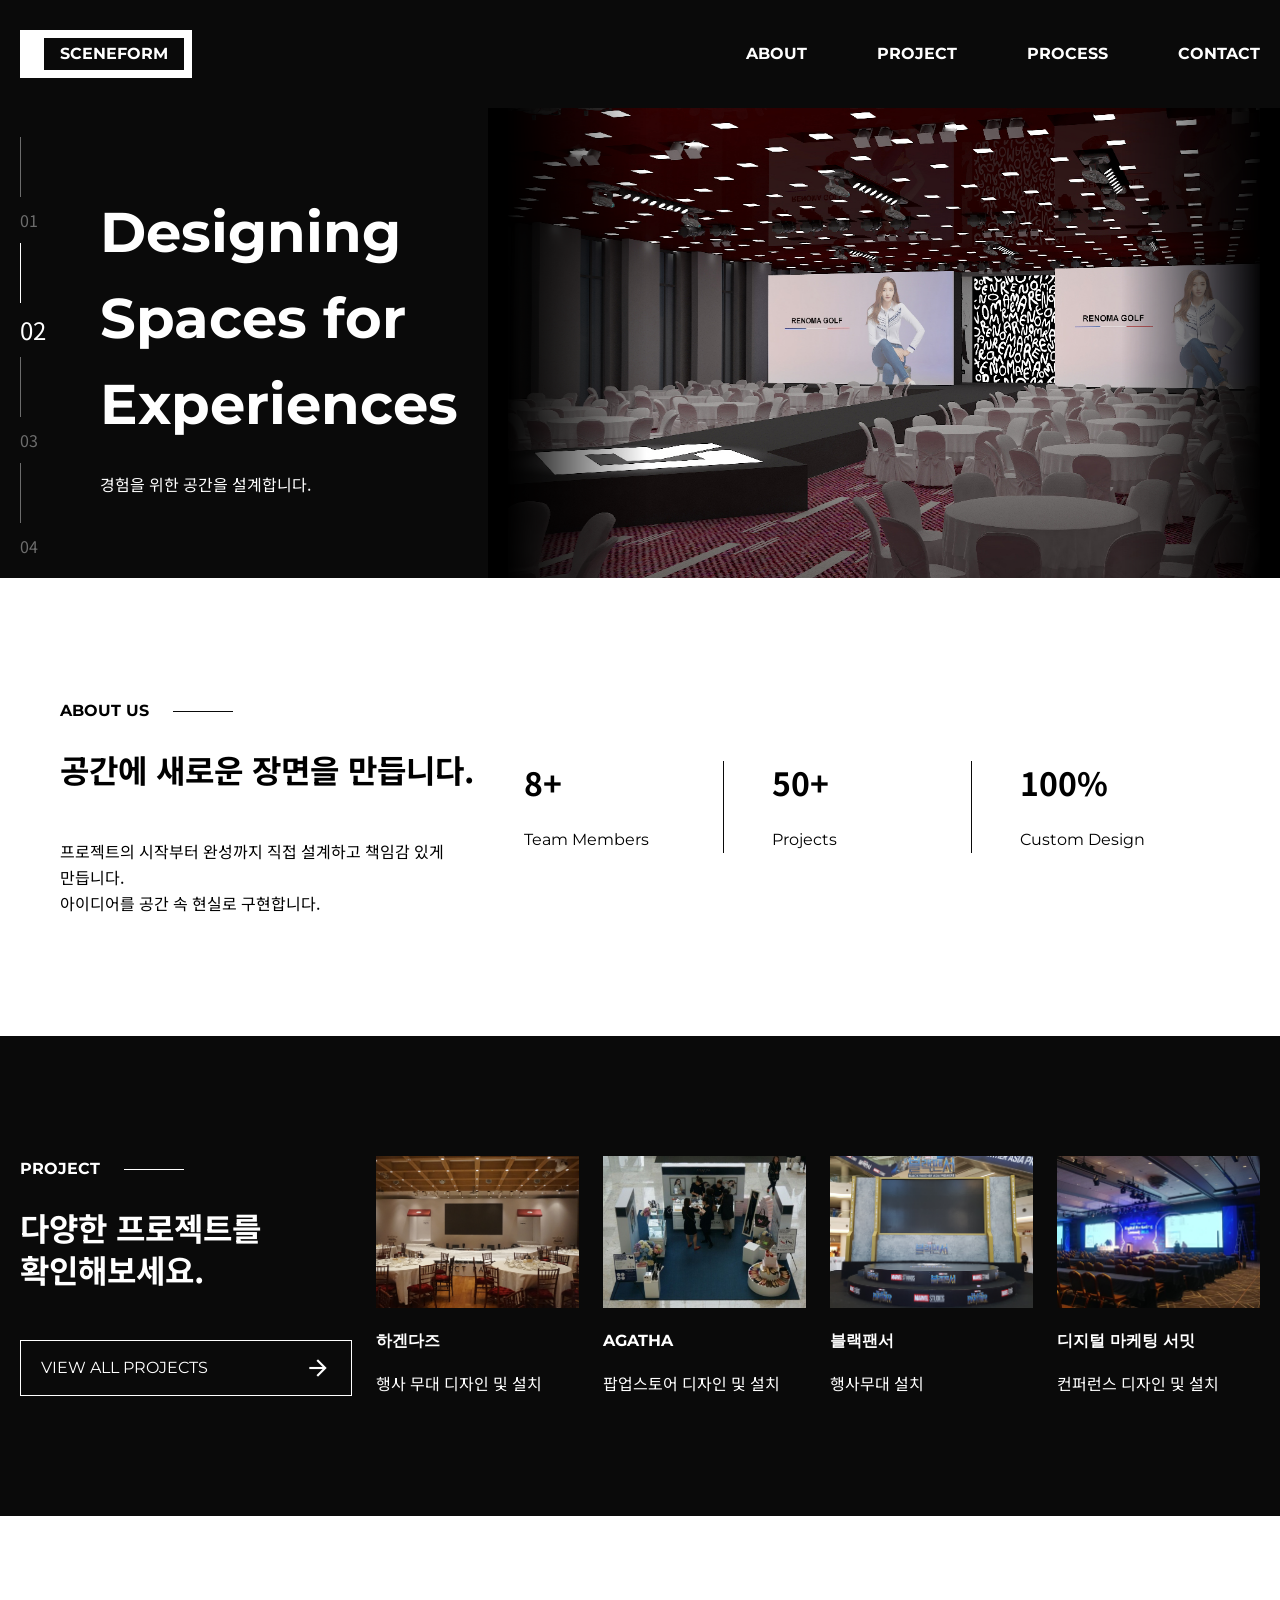
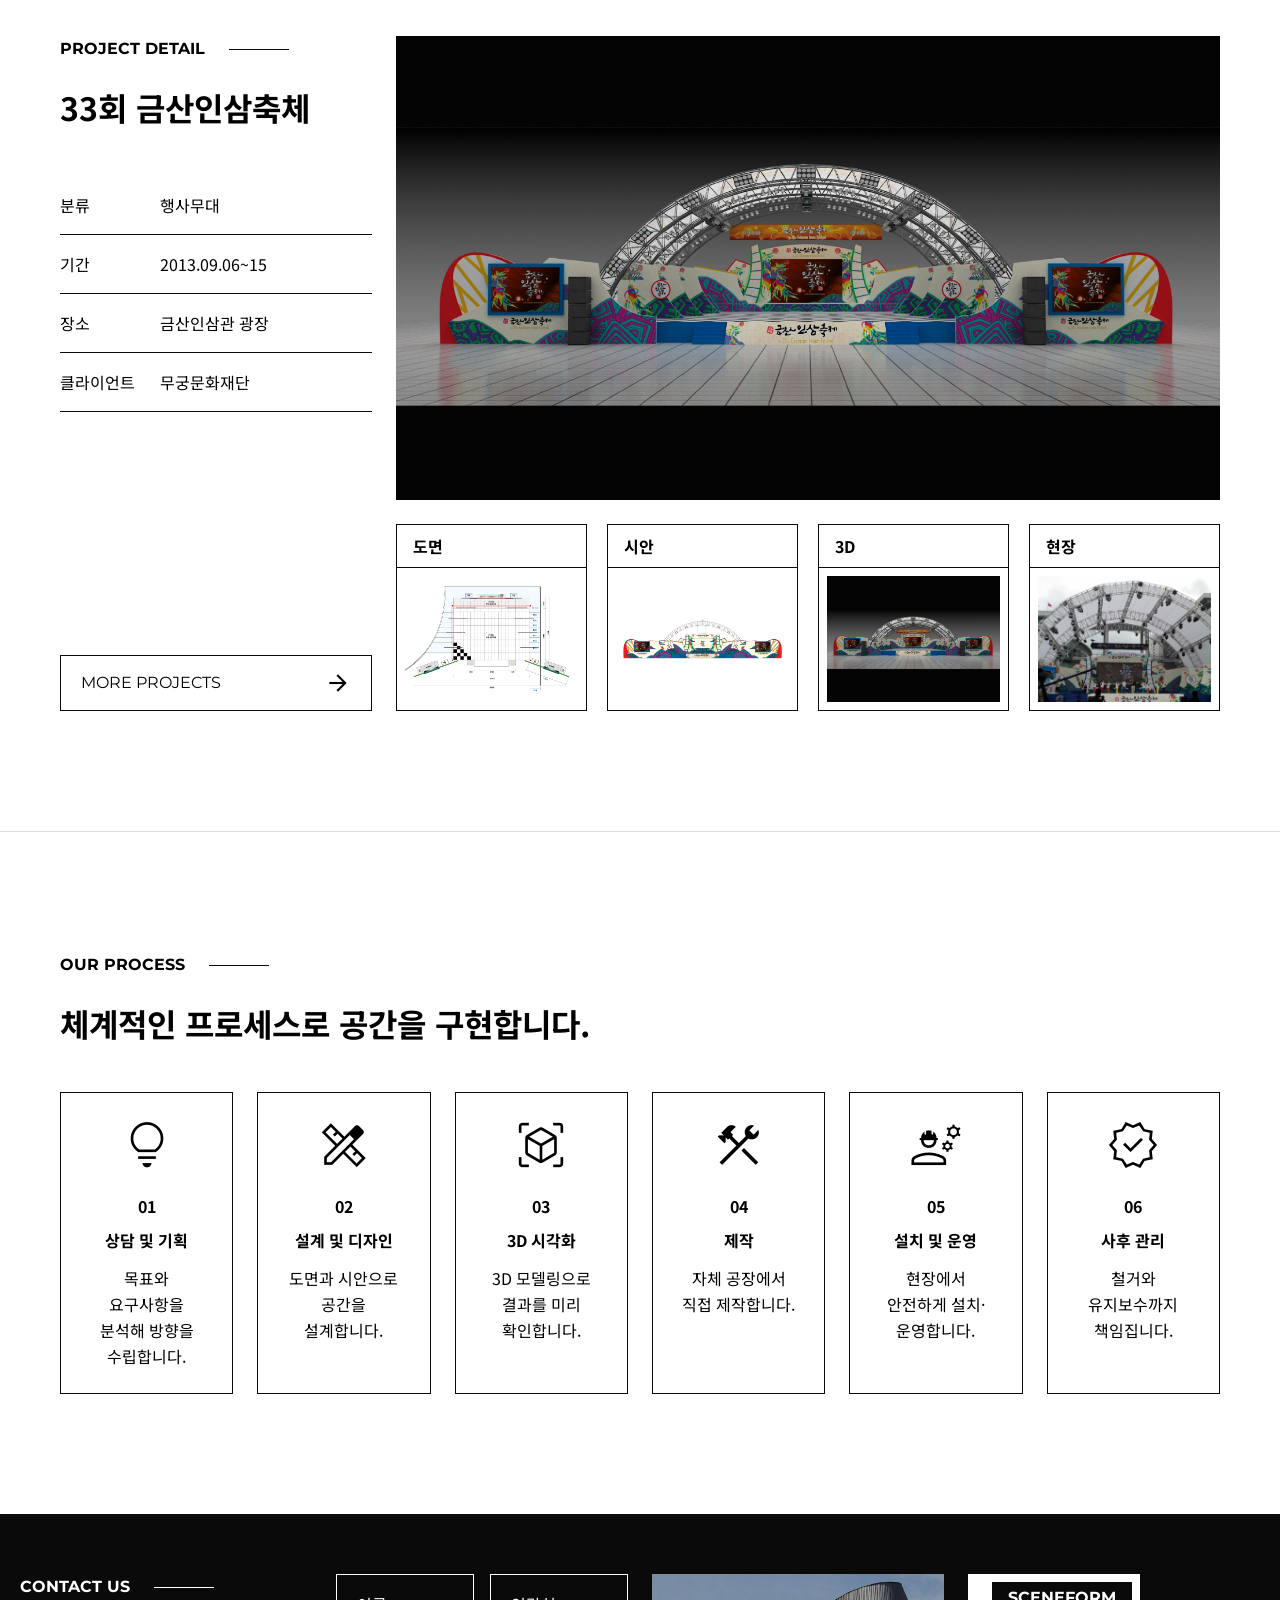
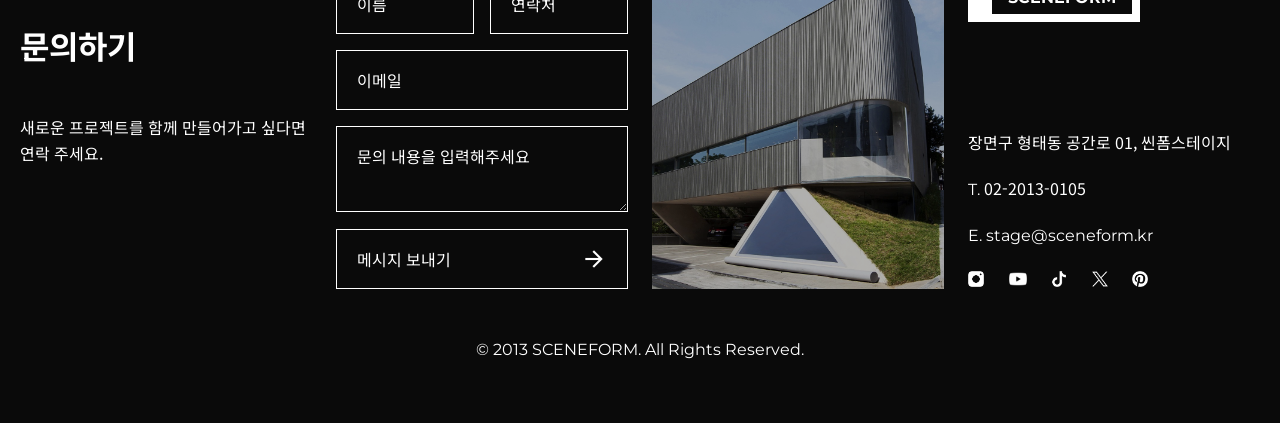
==== commit cde1056c: "260707" ====
--- a/sceneform/index.html
+++ b/sceneform/index.html
@@ -1,8 +1,12 @@
 <!DOCTYPE html>
 <html lang="ko">
 <!-- 데스크탑 16 32 56
-테블릿 16 28 48
-모바일 14 24 36 -->
+테블릿 14 28 50
+모바일 12 24 42
+Desktop: 700px
+Tablet: 600px
+Mobile: auto or 80vh -->
+
 <head>
   <meta charset="UTF-8">
   <meta name="viewport" content="width=device-width, initial-scale=1.0">
@@ -53,39 +57,39 @@
     <section class="visual">
       <div class="inner">
         <div>
+          <div class="swiper visual-swiper">
+            <div class="swiper-wrapper">
+              <div class="swiper-slide">
+                <img src="images/Intel_3d.png" alt="프로젝트 이미지1">
+              </div>
+
+              <div class="swiper-slide">
+                <img src="images/Renoma_3d.jpg" alt="프로젝트 이미지2">
+              </div>
+
+              <div class="swiper-slide">
+                <img src="images//Asian_3d.jpg" alt="프로젝트 이미지3">
+              </div>
+
+              <div class="swiper-slide">
+                <img src="images/jungnang_3d.png" alt="프로젝트 이미지4">
+              </div>
+            </div>
+          </div>
+        </div>
+
+        <div class="gradient"></div>
+
+        <ul class="slide_num">
+          <li class="on">01</li>
+          <li>02</li>
+          <li>03</li>
+          <li>04</li>
+        </ul>
+
+        <div>
           <h2>Designing Spaces for Experiences</h2>
           <p>경험을 위한 공간을 설계합니다.</p>
-
-          <ul class="slide_num">
-            <li class="on">01</li>
-            <li>02</li>
-            <li>03</li>
-            <li>04</li>
-          </ul>
-        </div>
-
-        <div>
-          <div class="swiper visual-swiper">
-            <div class="swiper-wrapper">
-
-              <div class="swiper-slide">
-                <img src="images/img.jpg" alt="프로젝트 이미지1">
-              </div>
-
-              <div class="swiper-slide">
-                <img src="images/img.jpg" alt="프로젝트 이미지2">
-              </div>
-
-              <div class="swiper-slide">
-                <img src="images/img.jpg" alt="프로젝트 이미지3">
-              </div>
-
-              <div class="swiper-slide">
-                <img src="images/img.jpg" alt="프로젝트 이미지4">
-              </div>
-            </div>
-            <div class="gradient"></div>
-          </div>
         </div>
       </div>
     </section>
@@ -132,11 +136,11 @@
           <li>
             <a href="#">
               <figure>
-                <img src="images/img.jpg" alt="행사사진">
+                <img src="images/HaagenDazs_site.JPG" alt="하겐다즈행사사진">
 
                 <figcaption>
-                  <strong>행사명</strong>
-                  <p>콘서트 무대 디자인 및 설치</p>
+                  <strong>하겐다즈</strong>
+                  <p>행사 무대 디자인 및 설치</p>
                 </figcaption>
               </figure>
             </a>
@@ -145,11 +149,11 @@
           <li>
             <a href="#">
               <figure>
-                <img src="images/img.jpg" alt="행사사진">
+                <img src="images/Agatha_site.jpg" alt="아가타행사사진">
 
                 <figcaption>
-                  <strong>행사명</strong>
-                  <p>콘서트 무대 디자인 및 설치</p>
+                  <strong>AGATHA</strong>
+                  <p>팝업스토어 디자인 및 설치</p>
                 </figcaption>
               </figure>
             </a>
@@ -158,11 +162,11 @@
           <li>
             <a href="#">
               <figure>
-                <img src="images/img.jpg" alt="행사사진">
+                <img src="images/Black Panther_site.jpg" alt="블랙팬서행사사진">
 
                 <figcaption>
-                  <strong>행사명</strong>
-                  <p>콘서트 무대 디자인 및 설치</p>
+                  <strong>블랙팬서</strong>
+                  <p>행사무대 설치</p>
                 </figcaption>
               </figure>
             </a>
@@ -171,11 +175,11 @@
           <li>
             <a href="#">
               <figure>
-                <img src="images/img.jpg" alt="행사사진">
+                <img src="images/DMS_site.jpg" alt="DMS행사사진">
 
                 <figcaption>
-                  <strong>행사명</strong>
-                  <p>콘서트 무대 디자인 및 설치</p>
+                  <strong>디지털 마케팅 서밋</strong>
+                  <p>컨퍼런스 디자인 및 설치</p>
                 </figcaption>
               </figure>
             </a>
@@ -187,20 +191,20 @@
     <section class="detail inner">
       <div>
         <h2 class="title">PROJECT DETAIL</h2>
-        <b class="subtitle">타이틀 <span class="en">MORE</span></b>
+        <b class="subtitle">33회 금산인삼축체</b>
 
         <dl>
           <dt>분류</dt>
-          <dd>콘서트</dd>
+          <dd>행사무대</dd>
 
           <dt>기간</dt>
-          <dd>0000.00.00</dd>
+          <dd>2013.09.06~15</dd>
 
           <dt>장소</dt>
-          <dd>서울 코엑스</dd>
+          <dd>금산인삼관 광장</dd>
 
           <dt>클라이언트</dt>
-          <dd>무지개</dd>
+          <dd>무궁문화재단</dd>
         </dl>
 
         <a href="#" class="view-button en">MORE PROJECTS
@@ -222,28 +226,28 @@
         </div>
 
         <figure>
-          <img src="images/img.jpg" alt="대표 프로젝트 이미지">
+          <img src="images//GeumsanInsamFestival_3d.png" alt="대표 프로젝트 이미지">
         </figure>
 
         <ul>
           <li>
             <strong>도면</strong>
-            <img src="images/img.jpg" alt="도면 이미지" data-modal="images/img.jpg">
+            <img src="images/GeumsanInsamFestival_drawing.png" alt="도면 이미지" data-modal="images/GeumsanInsamFestival_drawing.png">
           </li>
 
           <li>
             <strong>시안</strong>
-            <img src="images/img.jpg" alt="시안 이미지" data-modal="images/img.jpg">
+            <img src="images/GeumsanInsamFestival_concept.png" alt="시안 이미지" data-modal="images/GeumsanInsamFestival_concept.png">
           </li>
 
           <li>
             <strong>3D</strong>
-            <img src="images/img.jpg" alt="3D 이미지" data-modal="images/img.jpg">
+            <img src="images//GeumsanInsamFestival_3d.png" alt="3D 이미지" data-modal="images//GeumsanInsamFestival_3d.png">
           </li>
 
           <li>
             <strong>현장</strong>
-            <img src="images/img.jpg" alt="현장 이미지" data-modal="images/img.jpg">
+            <img src="images/GeumsanInsamFestival_site.JPG" alt="현장 이미지" data-modal="images/GeumsanInsamFestival_site.JPG">
           </li>
         </ul>
       </div>
@@ -259,8 +263,10 @@
             lightbulb
           </span>
           <strong>01</strong>
-          <b>상담 및 기획</b>
-          <p>목표와 요구사항을 분석해 방향을 수립합니다.</p>
+          <div>
+            <b>상담 및 기획</b>
+            <p>목표와 요구사항을 분석해 방향을 수립합니다.</p>
+          </div>
         </li>
 
         <li>
@@ -268,8 +274,10 @@
             design_services
           </span>
           <strong>02</strong>
-          <b>설계 및 디자인</b>
-          <p>도면과 시안으로 공간을 설계합니다.</p>
+          <div>
+            <b>설계 및 디자인</b>
+            <p>도면과 시안으로 공간을 설계합니다.</p>
+          </div>
         </li>
 
         <li>
@@ -277,8 +285,10 @@
             view_in_ar
           </span>
           <strong>03</strong>
-          <b>3D 시각화</b>
-          <p>3D 모델링으로 결과를 미리 확인합니다.</p>
+          <div>
+            <b>3D 시각화</b>
+            <p>3D 모델링으로 결과를 미리 확인합니다.</p>
+          </div>
         </li>
 
         <li>
@@ -286,8 +296,10 @@
             construction
           </span>
           <strong>04</strong>
-          <b>제작</b>
-          <p>자체 공장에서 직접 제작합니다.</p>
+          <div>
+            <b>제작</b>
+            <p>자체 공장에서 직접 제작합니다.</p>
+          </div>
         </li>
 
         <li>
@@ -295,8 +307,10 @@
             engineering
           </span>
           <strong>05</strong>
-          <b>설치 및 운영</b>
-          <p>현장에서 안전하게 설치·운영합니다.</p>
+          <div>
+            <b>설치 및 운영</b>
+            <p>현장에서 안전하게 설치·운영합니다.</p>
+          </div>
         </li>
 
         <li>
@@ -304,8 +318,10 @@
             verified
           </span>
           <strong>06</strong>
-          <b>사후 관리</b>
-          <p>철거와 유지보수까지 책임집니다.</p>
+          <div>
+            <b>사후 관리</b>
+            <p>철거와 유지보수까지 책임집니다.</p>
+          </div>
         </li>
       </ul>
     </section>
@@ -352,7 +368,7 @@
 
                 <li>
                   <button type="submit" class="view-button ">
-                    <span>MORE메시지 보내기</span>
+                    <span>메시지 보내기</span>
 
                     <span class="material-symbols-outlined">
                       arrow_forward
--- a/sceneform/css/global.css
+++ b/sceneform/css/global.css
@@ -24,18 +24,18 @@
   .inner {
     max-width: 1440px;
     margin: 0 auto;
+    padding: 120px 60px;
   }
 
   .logo {
-    /* height: 58px; */
+    display: inline-block;
     font-family: 'Montserrat', sans-serif;
     font-size: 16px;
-    line-height: 26px;
     font-weight: 700;
     color: #ffffff;
-    padding: 10px 20px;
-    border: 10px #ffffff solid;
-    border-left: 30px solid;
+    padding: 8px 16px;
+    border: 8px #ffffff solid;
+    border-left: 24px solid;
   }
 
   .title {
@@ -44,14 +44,14 @@
     line-height: 26px;
     display: flex;
     align-items: center;
-    margin-bottom: 30px;
+    margin-bottom: 24px;
   }
 
   .title::after {
     content: '';
     width: 60px;
     height: 1px;
-    margin-left: 20px;
+    margin-left: 24px;
     background-color: #0a0a0a;
     display: inline-block;
     /* ::after는 기본이 inline이라 크기 안 먹을 수 있음
@@ -62,7 +62,7 @@
     display: block;
     font-size: 32px;
     line-height: 42px;
-    margin-bottom: 20px;
+    margin-bottom: 48px;
   }
 
   .desc {
@@ -77,7 +77,7 @@
   .view-button {
     font-size: 16px;
     line-height: 26px;
-    padding: 15px 20px;
+    padding: 14px 20px;
     border: 1px #0a0a0a solid;
     /* display: inline-block; */
     /* a 태그를 버튼처럼 사용할 때는 거의 inline-block 국룰
@@ -87,6 +87,11 @@
     display: inline-flex;
     align-items: center;
     justify-content: space-between;
+    gap: 16px;
+  }
+
+  .view-button .material-symbols-outlined {
+    font-size: 26px;
   }
 
   .view-button:hover {
@@ -100,6 +105,7 @@
     top: 0;
     left: 0;
     width: 100%;
+    height: 108px;
     z-index: 100;
     background-color: #0a0a0a;
   }
@@ -111,21 +117,13 @@
     padding: 30px 20px;
   }
 
-  header h1 {
-    max-width: 200px;
-  }
-
-  header h1 a {
-    display: block;
-  }
-
   header .menu-button {
     display: none;
   }
 
   header nav ul {
     display: flex;
-    gap: 65px;
+    gap: 70px;
   }
 
   header nav ul li a {
@@ -138,50 +136,72 @@
 
   /* ---------- VISUAL---------- */
   .visual {
-    height: 700px;
+    height: auto;
     background: #0a0a0a;
     overflow: hidden;
-    margin-top: 126px;
+    margin-top: 108px;
   }
 
   .visual .inner {
     display: flex;
     width: 100%;
-    height: 100%;
     padding: 0 20px;
-  }
-
+    position: relative;
+    align-items: center;
+    gap: 24px
+  }
+
+  /* 이미지 */
   .visual .inner>div:first-of-type {
+    order: 2;
     flex: 1;
     min-width: 0;
     /* Swiper가 flex 영역에서 과도하게 확장되는 문제 방지 */
-    position: relative;
-    display: flex;
-    flex-direction: column;
-    justify-content: center;
-    padding-left: 80px;
-  }
-
-  .visual .inner>div:first-of-type h2 {
-    font-family: 'Montserrat', sans-serif;
-    font-size: 56px;
-    line-height: 76px;
-    color: #ffffff;
-  }
-
-  .visual .inner>div:first-of-type p {
-    font-size: 16px;
-    line-height: 36px;
-    color: #ffffff;
+  }
+
+  .visual .swiper {
+    width: 100%;
+    aspect-ratio: 4/2.5;
+  }
+
+  .visual .swiper-slide img {
+    width: 100%;
+    height: 100%;
+    object-fit: cover;
+    display: block;
+  }
+
+  /* 그라데이션 */
+  .visual .gradient {
+    position: absolute;
+    top: 0;
+    right: 0;
+    width: calc(100% - 488px);
+    height: 100%;
+    z-index: 2;
+    pointer-events: none;
+    /* background: radial-gradient(ellipse 50% 80% at 69% 50%,
+        rgba(0, 0, 0, 0) 0%,
+        rgba(0, 0, 0, 0) 50%,
+        rgba(0, 0, 0, 1) 60%,
+        rgba(0, 0, 0, 1) 100%); */
+    background: linear-gradient(to right,
+        rgba(0, 0, 0, 1) 2%,
+        rgba(0, 0, 0, 0) 20%,
+        rgba(0, 0, 0, 0) 80%,
+        rgba(0, 0, 0, 1) 98%);
   }
 
   /* 번호 */
-  .visual .inner>div:first-of-type .slide_num {
+  .visual .inner .slide_num {
     position: absolute;
-    left: 0;
-  }
-
-  .visual .inner>div:first-of-type .slide_num li {
+    left: 20px;
+    z-index: 4;
+    top: 50%;
+    transform: translateY(-50%);
+  }
+
+  .visual .inner .slide_num li {
     color: #ffffff;
     font-size: 16px;
     line-height: 26px;
@@ -190,13 +210,13 @@
     transition: opacity 0.3s;
   }
 
-  .visual .inner>div:first-of-type .slide_num li.on {
-    font-size: 32px;
-    line-height: 42px;
+  .visual .inner .slide_num li.on {
+    font-size: 24px;
+    line-height: 34px;
     opacity: 1;
   }
 
-  .visual .inner>div:first-of-type .slide_num li::before {
+  .visual .inner .slide_num li::before {
     content: '';
     display: block;
     width: 1px;
@@ -205,56 +225,40 @@
     margin: 10px 0;
   }
 
-  /* 스와이프 */
+  /* 텍스트 */
   .visual .inner>div:last-of-type {
-    flex: 2;
-    min-width: 0;
-    /* Swiper가 flex 영역에서 과도하게 확장되는 문제 방지 */
-    height: 100%;
-    /* position: relative; */
-    /* display: flex;
-    align-items: center;
-    justify-content: center; */
-  }
-
-  .visual .swiper {
-    width: 100%;
-    height: 100%;
-    /* position: relative; */
-    /* overflow: hidden; */
-  }
-
-  .visual .swiper-slide img {
-    width: 100%;
-    height: 100%;
-    object-fit: cover;
-    display: block;
-  }
-
-  .visual .gradient {
-    position: absolute;
-    inset: 0;
-    z-index: 2;
-
-    background: radial-gradient(ellipse 80% 80% at center,
-        rgba(0, 0, 0, 0) 0%,
-        rgba(0, 0, 0, 0) 50%,
-        rgba(0, 0, 0, 1) 60%,
-        rgba(0, 0, 0, 1) 100%);
+    order: 1;
+    width: 424px;
+    z-index: 3;
+    margin-left: 40px;
+    padding-left: 40px;
+  }
+
+  .visual .inner>div:last-of-type h2 {
+    font-family: 'Montserrat', sans-serif;
+    font-size: 56px;
+    line-height: 86px;
+    color: #ffffff;
+    margin-bottom: 24px;
+  }
+
+  .visual .inner>div:last-of-type p {
+    font-size: 16px;
+    line-height: 26px;
+    color: #ffffff;
   }
 
   /* ---------- ABOUT US----------  */
   .about {
     background-color: #ffffff;
-    padding: 60px 60px 50px;
-    display: flex;
-    justify-content: space-between;
+    display: flex;
     align-items: center;
+    gap: 24px;
   }
 
   /* 왼쪽 */
   .about>div {
-    width: 330px;
+    width: 424px;
     flex-shrink: 0;
     /* flex-shrink: 0;
    남는 공간 있어도 늘어나지 않음
@@ -266,19 +270,20 @@
 
   /* 오른쪽 */
   .about ul {
-    width: 660px;
-    display: flex;
+    flex: 1;
+    display: flex;
+    justify-content: right;
   }
 
   .about ul li {
-    flex: 1;
+    width: 200px;
   }
 
   .about ul li:first-of-type,
   .about ul li:nth-of-type(2) {
-    width: calc(100% - 60px);
-    padding-right: 55px;
-    margin-right: 55px;
+    /* width: calc(100% - 120px); */
+    margin-right: 48px;
+    padding-right: 48px;
   }
 
   .about ul li:not(:last-of-type) {
@@ -288,7 +293,8 @@
   .about ul li strong {
     display: block;
     font-size: 32px;
-    margin-bottom: 30px;
+    line-height: 42px;
+    margin-bottom: 24px;
   }
 
   .about ul li span {
@@ -301,18 +307,19 @@
   /* ---------- PROJECT----------  */
   .project {
     background-color: #0a0a0a;
-    padding: 60px 20px 50px;
   }
 
   .project .inner {
     display: flex;
     justify-content: space-between;
+    padding: 120px 20px;
+    gap: 24px;
   }
 
   /* 왼쪽 */
   .project .inner>div {
-    width: 255px;
-    margin-right: 20px;
+    width: 332px;
+    /* margin-right: 25px; */
     flex-shrink: 0;
     /* flex-shrink: 0;
    남는 공간 있어도 늘어나지 않음
@@ -339,9 +346,10 @@
 
   /* 오른쪽 */
   .project .inner ul {
-    width: 1030px;
-    display: flex;
-    gap: 10px;
+    /* width: 1030px; */
+    flex: 1;
+    display: flex;
+    gap: 24px;
   }
 
   .project .inner ul li {
@@ -352,7 +360,7 @@
     width: 100%;
     display: block;
     /* 이미지 아래에 생기는 이상한 여백 제거 */
-    aspect-ratio: 4 / 3;
+    aspect-ratio: 4/3;
     object-fit: cover;
     overflow: hidden;
     margin-bottom: 20px;
@@ -364,26 +372,29 @@
     font-size: 16px;
     line-height: 26px;
     color: #ffffff;
-    margin-bottom: 10px;
+    margin-bottom: 16px;
   }
 
   .project ul li figure figcaption p {
     font-size: 16px;
     line-height: 26px;
     color: #ffffff;
+    width: 100%;
+    overflow: hidden;
+    white-space: nowrap;
+    text-overflow: ellipsis;
   }
 
   /* ---------- PROJECT DETAIL----------  */
   .detail {
     background-color: #ffffff;
-    padding: 60px 60px 50px;
-    display: flex;
-    justify-content: space-between;
+    display: flex;
+    gap: 24px;
   }
 
   /* 왼쪽 */
   .detail>div:first-of-type {
-    width: 330px;
+    width: 312px;
     display: flex;
     flex-direction: column;
     flex-shrink: 0;
@@ -391,9 +402,8 @@
    남는 공간 있어도 늘어나지 않음
    flex-shrink: 0;
    화면이 줄어도 줄어들지 않음 
-   늘어나지 않음 | 줄어들지 않음 | 330px 고정
-    flex: 0 0 330px; */
-    margin-right: 20px;
+   늘어나지 않음 | 줄어들지 않음 | 312px 고정
+    flex: 0 0 312px; */
   }
 
   .detail>div:first-of-type dl {
@@ -401,12 +411,12 @@
     line-height: 26px;
     display: grid;
     grid-template-columns: 100px 1fr;
-    margin-bottom: 20px;
+    margin-bottom: 40px;
   }
 
   .detail>div:first-of-type dl dt,
   .detail>div:first-of-type dl dd {
-    padding: 10px 0px;
+    padding: 16px 0px;
     margin: 0;
     border-bottom: 1px #0a0a0a solid;
   }
@@ -426,7 +436,6 @@
     background: rgba(10, 10, 10, 0.8);
     justify-content: center;
     align-items: center;
-    /* 정가운데 배치 */
     z-index: 100;
   }
 
@@ -435,10 +444,8 @@
   }
 
   .detail .modal img {
-    width: 66.666%;
-    /* = 2/3 */
-    max-width: 900px;
-    /* 너무 커지는 것 방지 */
+    width: 70%;
+    max-width: 1000px;
     aspect-ratio: 4 / 3;
     object-fit: cover;
     display: block;
@@ -446,8 +453,8 @@
 
   .detail .modal .close {
     position: absolute;
-    top: 30px;
-    right: 30px;
+    top: 60px;
+    right: 20px;
     background: none;
     border: 0;
     cursor: pointer;
@@ -458,23 +465,23 @@
   }
 
   .detail>div:last-of-type {
-    width: 950px;
+    flex: 1;
   }
 
   .detail>div:last-of-type figure img {
     width: 100%;
     height: 100%;
     display: block;
-    aspect-ratio: 4 / 1;
+    aspect-ratio: 16 / 9;
     object-fit: cover;
     overflow: hidden;
-    margin-bottom: 20px;
+    margin-bottom: 24px;
   }
 
   .detail>div:last-of-type ul {
     width: 100%;
     display: flex;
-    gap: 10px;
+    gap: 20px;
   }
 
   .detail>div:last-of-type ul li {
@@ -484,48 +491,46 @@
   .detail>div:last-of-type ul li strong {
     display: block;
     border: 1px #0a0a0a solid;
-    padding: 10px;
+    padding: 8px 16px;
+    font-size: 16px;
+    line-height: 26px;
   }
 
   .detail>div:last-of-type ul li img {
     width: 100%;
     display: block;
     /* 이미지 아래에 생기는 이상한 여백 제거 */
-    aspect-ratio: 4 / 3;
+    aspect-ratio: 4/3;
     object-fit: cover;
     overflow: hidden;
     border: 1px #0a0a0a solid;
     border-top: 0px;
-    padding: 10px;
+    padding: 8px;
     cursor: pointer;
   }
 
   /* ---------- OUR PROCESS----------  */
   .process {
     background-color: #ffffff;
-    padding: 60px 60px 50px;
-  }
-
-  .process>h2,
-  .process>b {
-    width: 330px;
+    border-top: 1px solid #ddd;
   }
 
   .process ul {
     display: flex;
     justify-content: space-between;
+    gap: 24PX;
   }
 
   .process li {
     border: 1px #0a0a0a solid;
-    width: 185px;
-    padding: 25px;
+    padding: 24px;
     text-align: center;
+    flex: 1;
   }
 
   .process .process-icon {
     display: block;
-    font-size: 50px;
+    font-size: 56px;
     margin-bottom: 20px;
     font-variation-settings:
       'FILL' 0,
@@ -534,19 +539,21 @@
       'opsz' 48;
   }
 
-  .process strong {
+  .process ul li strong {
     display: block;
     font-size: 16px;
     line-height: 26px;
+    margin-bottom: 8px;
   }
 
   .process ul li b {
     display: block;
     font-size: 16px;
     line-height: 26px;
-  }
-
-  .process p {
+    margin-bottom: 12px;
+  }
+
+  .process ul li p {
     font-size: 16px;
     line-height: 26px;
   }
@@ -554,28 +561,32 @@
   /* ---------- footer----------  */
   footer {
     background-color: #0a0a0a;
-    padding: 60px 20px 50px;
+  }
+
+  footer .inner {
+    padding: 60px 20px;
   }
 
   footer .inner>div {
     display: flex;
     justify-content: space-between;
-    align-items: stretch;
-    color: #ffffff;
-  }
-
-  footer .inner>div div,
-  footer .inner>div img {
-    width: 300px;
-  }
-
-  footer .inner>div h2::after {
+    color: #ffffff;
+    gap: 24px;
+    margin-bottom: 48px;
+  }
+
+  footer .inner>div>div,
+  footer .inner>div>img {
+    flex: 1;
+  }
+
+  footer .inner>div div:first-of-type h2::after {
     background-color: #ffffff;
   }
 
   /* 두번째 */
-  footer .inner>div form fieldset legend,
-  footer .inner>div form fieldset ul li label {
+  footer form fieldset legend,
+  footer form fieldset ul li label {
     /* 시각적으로는 숨기지만 스크린 리더는 읽을 수 있도록 접근성을 위해 사용*/
     position: absolute;
     width: 1px;
@@ -585,65 +596,68 @@
     clip: rect(0, 0, 0, 0);
   }
 
-  footer .inner>div form fieldset ul {
+  footer form fieldset ul {
     display: flex;
     flex-wrap: wrap;
     /* 공간이 부족하면 다음 줄로 배치 */
-    gap: 10px;
-  }
-
-  footer .inner>div form fieldset ul li:first-of-type,
-  footer .inner>div form fieldset ul li:nth-of-type(2) {
-    width: calc((100% - 10px) / 2);
-  }
-
-  footer .inner>div form li:nth-child(3),
-  footer .inner>div form li:nth-child(4),
-  footer .inner>div form li:nth-child(5) {
-    width: 100%;
-  }
-
-  footer .inner>div form fieldset ul li input,
-  footer .inner>div form fieldset ul li textarea,
-  footer .inner>div form fieldset ul li button {
+    gap: 16px;
+  }
+
+  footer form fieldset ul li:first-of-type,
+  footer form fieldset ul li:nth-of-type(2) {
+    width: calc((100% - 16px) / 2);
+  }
+
+  footer form li:nth-child(3),
+  footer form li:nth-child(4),
+  footer form li:nth-child(5) {
+    width: 100%;
+  }
+
+  footer form fieldset ul li input,
+  footer form fieldset ul li textarea,
+  footer form fieldset ul li .view-button {
     width: 100%;
     color: #ffffff;
     background-color: transparent;
     border: 1px solid #ffffff;
   }
 
-  footer .inner>div form fieldset ul li input::placeholder,
-  footer .inner>div form fieldset ul li textarea::placeholder {
-    color: #ffffff;
-  }
-
-  footer .inner>div form fieldset ul li input,
-  footer .inner>div form fieldset ul li textarea,
-  footer .inner>div form fieldset ul li button {
+  footer form fieldset ul li input::placeholder,
+  footer form fieldset ul li textarea::placeholder {
+    color: #ffffff;
+  }
+
+  footer form fieldset ul li input,
+  footer form fieldset ul li textarea,
+  footer form fieldset ul li .view-button {
     font: inherit;
     font-size: 16px;
     line-height: 26px;
-    padding: 15px 20px;
-  }
-
-  footer .inner>div form fieldset ul li input:focus,
-  footer .inner>div form fieldset ul li textarea:focus {
+    padding: 16px 20px;
+  }
+
+  footer form fieldset ul li input:focus,
+  footer form fieldset ul li textarea:focus {
     outline: none;
     border-color: #3d6dff;
   }
 
-  footer .inner>div form fieldset ul li input:focus::placeholder,
-  footer .inner>div form fieldset ul li textarea:focus::placeholder {
+  footer form fieldset ul li input:focus::placeholder,
+  footer form fieldset ul li textarea:focus::placeholder {
     opacity: 0;
   }
 
-  footer .inner>div form fieldset ul li button {
+  footer form fieldset ul li .view-button {
     cursor: pointer;
   }
 
   footer img {
+    width: 100%;
+    height: auto;
     object-fit: cover;
     filter: brightness(0.7);
+    min-width: 0;
   }
 
   footer .inner>div>div:last-of-type {
@@ -656,9 +670,9 @@
     max-width: 200px;
   }
 
-  footer .inner>div>div:last-of-type h2 a {
-    display: block;
-  }
+  /* footer .inner>div>div:last-of-type h2 a {
+    display: block;
+  } */
 
   footer .inner>div>div:last-of-type h2 a img {
     width: 100%;
@@ -669,7 +683,8 @@
     height: 100%;
     display: flex;
     flex-direction: column;
-    justify-content: space-around;
+    gap: 20px;
+    justify-content: flex-end;
     font-size: 16px;
     line-height: 26px;
   }
@@ -677,7 +692,8 @@
   footer .inner>div>div:last-of-type>div ul {
     display: flex;
     align-items: center;
-    gap: 20px;
+    width: 180px;
+    justify-content: space-between;
   }
 
   footer .inner>div>div:last-of-type>div ul li {
@@ -704,7 +720,6 @@
   footer .inner>div>div:last-of-type>div ul li:nth-child(3) {
     background-image: url("../images/tiktok.png");
     width: 16px;
-    /* height: 18px; */
   }
 
   footer .inner>div>div:last-of-type>div ul li:nth-child(4) {
@@ -729,7 +744,6 @@
     font-size: 16px;
     line-height: 26px;
     text-align: center;
-    margin-top: 50px;
   }
 }
 
@@ -739,33 +753,32 @@
   .inner {
     width: 100%;
     margin: 0 auto;
-    padding: 50px 20px 40px;
+    padding: 100px 20px;
   }
 
   .logo {
-    /* height: 58px; */
+    display: inline-block;
     font-family: 'Montserrat', sans-serif;
-    font-size: 16px;
-    line-height: 26px;
+    font-size: 14px;
     font-weight: 700;
     color: #ffffff;
-    padding: 10px 20px;
-    border: 10px #ffffff solid;
-    border-left: 30px solid;
+    padding: 6px 12px;
+    border: 6px #ffffff solid;
+    border-left: 18px solid;
   }
 
   .title {
     font-family: 'Montserrat', sans-serif;
-    font-size: 16px;
-    line-height: 26px;
+    font-size: 14px;
+    line-height: 24px;
     display: flex;
     align-items: center;
-    margin-bottom: 30px;
+    margin-bottom: 20px;
   }
 
   .title::after {
     content: '';
-    width: 60px;
+    width: 50px;
     height: 1px;
     margin-left: 20px;
     background-color: #0a0a0a;
@@ -776,14 +789,14 @@
 
   .subtitle {
     display: block;
-    font-size: 32px;
-    line-height: 42px;
-    margin-bottom: 20px;
+    font-size: 28px;
+    line-height: 38px;
+    margin-bottom: 40px;
   }
 
   .desc {
-    font-size: 16px;
-    line-height: 26px;
+    font-size: 14px;
+    line-height: 24px;
   }
 
   .en {
@@ -791,9 +804,9 @@
   }
 
   .view-button {
-    font-size: 16px;
-    line-height: 26px;
-    padding: 15px 20px;
+    font-size: 14px;
+    line-height: 24px;
+    padding: 12px 16px;
     border: 1px #0a0a0a solid;
     /* display: inline-block; */
     /* a 태그를 버튼처럼 사용할 때는 거의 inline-block 국룰
@@ -803,6 +816,11 @@
     display: inline-flex;
     align-items: center;
     justify-content: space-between;
+    gap: 14px;
+  }
+
+  .view-button .material-symbols-outlined {
+    font-size: 24px;
   }
 
   .view-button:hover {
@@ -816,6 +834,7 @@
     top: 0;
     left: 0;
     width: 100%;
+    height: 88px;
     z-index: 100;
     background-color: #0a0a0a;
   }
@@ -824,15 +843,7 @@
     display: flex;
     justify-content: space-between;
     align-items: center;
-    padding: 30px 20px;
-  }
-
-  header h1 {
-    max-width: 200px;
-  }
-
-  header h1 a {
-    display: block;
+    padding: 25px 20px;
   }
 
   header .menu-button {
@@ -841,148 +852,141 @@
 
   header nav ul {
     display: flex;
-    gap: 65px;
+    gap: 60px;
   }
 
   header nav ul li a {
     font-family: 'Montserrat', sans-serif;
-    font-size: 16px;
-    line-height: 26px;
+    font-size: 14px;
+    line-height: 24px;
     font-weight: 700;
     color: #ffffff;
   }
 
   /* ---------- VISUAL---------- */
   .visual {
-    height: 700px;
+    height: auto;
     background: #0a0a0a;
     overflow: hidden;
-    margin-top: 126px;
+    margin-top: 88px;
   }
 
   .visual .inner {
-    display: flex;
-    width: 100%;
-    height: 100%;
-    padding: 0 20px;
-  }
-
-  .visual .inner>div:first-of-type {
-    flex: 1;
-    min-width: 0;
-    /* Swiper가 flex 영역에서 과도하게 확장되는 문제 방지 */
+    /* display: flex;
+    flex-direction: column; */
+    width: 100%;
+    padding: 0;
     position: relative;
-    display: flex;
-    flex-direction: column;
+  }
+
+  /* 이미지 */
+  /* .visual .inner>div:first-of-type {
+    order: 1;
+    margin-bottom: 16px;
+  } */
+
+  .visual .swiper {
+    width: 100%;
+    aspect-ratio: 4 / 2.5;
+  }
+
+  .visual .swiper-slide {
+    display: flex;
     justify-content: center;
-    padding-left: 80px;
-  }
-
-  .visual .inner>div:first-of-type h2 {
-    font-family: 'Montserrat', sans-serif;
-    font-size: 56px;
-    line-height: 76px;
-    color: #ffffff;
-  }
-
-  .visual .inner>div:first-of-type p {
-    font-size: 16px;
-    line-height: 36px;
-    color: #ffffff;
+    align-items: center;
+  }
+
+  .visual .swiper-slide img {
+    width: 100%;
+    height: auto;
+    aspect-ratio: 4 / 2.5;
+    object-fit: cover;
+    display: block;
+  }
+
+  .visual .gradient {
+    position: absolute;
+    inset: 0;
+    /* top: 0; right: 0; bottom: 0; left: 0; 한 번에 쓴 것*/
+    z-index: 2;
+    aspect-ratio: 4 / 2.5;
+    pointer-events: none;
+    background: linear-gradient(35deg,
+        rgba(0, 0, 0, .95) 0%,
+        rgba(0, 0, 0, .8) 25%,
+        rgba(0, 0, 0, .35) 50%,
+        rgba(0, 0, 0, 0) 75%);
   }
 
   /* 번호 */
-  .visual .inner>div:first-of-type .slide_num {
+  .visual .inner .slide_num {
     position: absolute;
-    left: 0;
-  }
-
-  .visual .inner>div:first-of-type .slide_num li {
-    color: #ffffff;
-    font-size: 16px;
-    line-height: 26px;
+    right: 40px;
+    bottom: 50px;
+    /* order: 2; */
+    z-index: 4;
+    display: flex;
+    gap: 12px;
+    justify-content: center;
+  }
+
+  .visual .inner .slide_num li {
+    color: #ffffff;
+    font-size: 14px;
+    line-height: 24px;
     cursor: pointer;
     opacity: 0.4;
     transition: opacity 0.3s;
   }
 
-  .visual .inner>div:first-of-type .slide_num li.on {
-    font-size: 32px;
-    line-height: 42px;
+  .visual .inner .slide_num li.on {
     opacity: 1;
   }
 
-  .visual .inner>div:first-of-type .slide_num li::before {
+  .visual .inner .slide_num li::before {
     content: '';
     display: block;
-    width: 1px;
-    height: 60px;
+    width: 100%;
+    height: 1px;
     background: #ffffff;
-    margin: 10px 0;
-  }
-
-  /* 스와이프 */
+  }
+
+  /* 텍스트 */
   .visual .inner>div:last-of-type {
-    flex: 2;
-    min-width: 0;
-    /* Swiper가 flex 영역에서 과도하게 확장되는 문제 방지 */
-    height: 100%;
-    /* position: relative; */
-    /* display: flex;
-    align-items: center;
-    justify-content: center; */
-  }
-
-  .visual .swiper {
-    width: 100%;
-    height: 100%;
-    /* position: relative; */
-    /* overflow: hidden; */
-  }
-
-  .visual .swiper-slide img {
-    width: 100%;
-    height: 100%;
-    object-fit: cover;
-    display: block;
-  }
-
-  .visual .gradient {
     position: absolute;
-    inset: 0;
-    z-index: 2;
-
-    background: radial-gradient(ellipse 80% 80% at center,
-        rgba(0, 0, 0, 0) 0%,
-        rgba(0, 0, 0, 0) 50%,
-        rgba(0, 0, 0, 1) 60%,
-        rgba(0, 0, 0, 1) 100%);
+    /* order: 3; */
+    width: 390px;
+    left: 40px;
+    bottom: 50px;
+    z-index: 3;
+  }
+
+  .visual .inner>div:last-of-type h2 {
+    font-family: 'Montserrat', sans-serif;
+    font-size: 48px;
+    line-height: 64px;
+    color: #ffffff;
+    margin-bottom: 20px;
+  }
+
+  .visual .inner>div:last-of-type p {
+    font-size: 14px;
+    line-height: 24px;
+    color: #ffffff;
   }
 
   /* ---------- ABOUT US----------  */
   .about {
     background-color: #ffffff;
-    padding: 60px 60px 50px;
-    display: flex;
-    justify-content: space-between;
-    align-items: center;
   }
 
   /* 왼쪽 */
   .about>div {
-    width: 330px;
-    flex-shrink: 0;
-    /* flex-shrink: 0;
-   남는 공간 있어도 늘어나지 않음
-   flex-shrink: 0;
-   화면이 줄어도 줄어들지 않음 
-   늘어나지 않음 | 줄어들지 않음 | 330px 고정
-    flex: 0 0 330px; */
+    margin-bottom: 50px;
   }
 
   /* 오른쪽 */
   .about ul {
-    width: 660px;
     display: flex;
   }
 
@@ -992,9 +996,9 @@
 
   .about ul li:first-of-type,
   .about ul li:nth-of-type(2) {
-    width: calc(100% - 60px);
-    padding-right: 55px;
-    margin-right: 55px;
+    width: calc(100% - 40px);
+    margin-right: 24px;
+    padding-right: 24px;
   }
 
   .about ul li:not(:last-of-type) {
@@ -1003,42 +1007,29 @@
 
   .about ul li strong {
     display: block;
-    font-size: 32px;
-    margin-bottom: 30px;
+    font-size: 28px;
+    line-height: 38px;
+    margin-bottom: 20px;
   }
 
   .about ul li span {
     display: block;
     font-family: 'Montserrat', sans-serif;
-    font-size: 16px;
-    line-height: 26px;
+    font-size: 14px;
+    line-height: 24px;
   }
 
   /* ---------- PROJECT----------  */
   .project {
     background-color: #0a0a0a;
-    padding: 60px 20px 50px;
   }
 
   .project .inner {
-    display: flex;
-    justify-content: space-between;
+    padding: 100px 20px;
   }
 
   /* 왼쪽 */
   .project .inner>div {
-    width: 255px;
-    margin-right: 20px;
-    flex-shrink: 0;
-    /* flex-shrink: 0;
-   남는 공간 있어도 늘어나지 않음
-   flex-shrink: 0;
-   화면이 줄어도 줄어들지 않음 
-   늘어나지 않음 | 줄어들지 않음 | 255px 고정
-    flex: 0 0 255px; */
-    display: flex;
-    flex-direction: column;
-    /* 링크를 하단으로 배치하기 위해 세로 정렬 */
     color: #ffffff;
   }
 
@@ -1046,23 +1037,30 @@
     background-color: #ffffff;
   }
 
+  /* .project .inner>div b {
+    display: inline-block;
+  } */
+
   .project .inner>div a {
-    margin-top: auto;
-    /* 링크를 영역 하단으로 배치 */
     border-color: #ffffff;
     color: #ffffff;
+    /* float: right; */
+    width: 250px;
+    margin-bottom: 32px;
   }
 
   /* 오른쪽 */
   .project .inner ul {
-    width: 1030px;
-    display: flex;
-    gap: 10px;
-  }
-
-  .project .inner ul li {
-    flex: 1;
-  }
+    width: 100%;
+    display: grid;
+    grid-template-columns: repeat(2, 1fr);
+    /* grid-template-columns: repeat(auto-fit, minmax(294px, 1fr)); */
+    gap: 20px;
+  }
+
+  /* .project .inner ul li:last-of-type {
+    display: none;
+  } */
 
   .project ul li figure img {
     width: 100%;
@@ -1071,58 +1069,56 @@
     aspect-ratio: 4 / 3;
     object-fit: cover;
     overflow: hidden;
-    margin-bottom: 20px;
+    margin-bottom: 15px;
   }
 
   .project ul li figure figcaption strong {
     display: block;
     font-family: 'Montserrat', sans-serif;
-    font-size: 16px;
-    line-height: 26px;
-    color: #ffffff;
-    margin-bottom: 10px;
+    font-size: 14px;
+    line-height: 24px;
+    color: #ffffff;
+    margin-bottom: 12px;
   }
 
   .project ul li figure figcaption p {
-    font-size: 16px;
-    line-height: 26px;
-    color: #ffffff;
+    font-size: 14px;
+    line-height: 24px;
+    color: #ffffff;
+    overflow: hidden;
+    white-space: nowrap;
+    text-overflow: ellipsis;
   }
 
   /* ---------- PROJECT DETAIL----------  */
   .detail {
     background-color: #ffffff;
-    padding: 60px 60px 50px;
-    display: flex;
-    justify-content: space-between;
+    position: relative;
   }
 
   /* 왼쪽 */
   .detail>div:first-of-type {
-    width: 330px;
+    position: absolute;
+    width: calc((100% - 40px) / 3);
     display: flex;
     flex-direction: column;
     flex-shrink: 0;
     /* flex-shrink: 0;
-   남는 공간 있어도 늘어나지 않음
-   flex-shrink: 0;
-   화면이 줄어도 줄어들지 않음 
-   늘어나지 않음 | 줄어들지 않음 | 330px 고정
-    flex: 0 0 330px; */
+   남는 공간 있어도 늘어나지 않음 */
     margin-right: 20px;
   }
 
   .detail>div:first-of-type dl {
-    font-size: 16px;
-    line-height: 26px;
+    font-size: 14px;
+    line-height: 24px;
     display: grid;
     grid-template-columns: 100px 1fr;
-    margin-bottom: 20px;
+    margin-bottom: 32px;
   }
 
   .detail>div:first-of-type dl dt,
   .detail>div:first-of-type dl dd {
-    padding: 10px 0px;
+    padding: 12px 0px;
     margin: 0;
     border-bottom: 1px #0a0a0a solid;
   }
@@ -1142,7 +1138,6 @@
     background: rgba(10, 10, 10, 0.8);
     justify-content: center;
     align-items: center;
-    /* 정가운데 배치 */
     z-index: 100;
   }
 
@@ -1151,10 +1146,8 @@
   }
 
   .detail .modal img {
-    width: 66.666%;
-    /* = 2/3 */
-    max-width: 900px;
-    /* 너무 커지는 것 방지 */
+    width: 75%;
+    max-width: 1000px;
     aspect-ratio: 4 / 3;
     object-fit: cover;
     display: block;
@@ -1162,8 +1155,8 @@
 
   .detail .modal .close {
     position: absolute;
-    top: 30px;
-    right: 30px;
+    top: 50px;
+    right: 20px;
     background: none;
     border: 0;
     cursor: pointer;
@@ -1173,24 +1166,20 @@
     color: #fff;
   }
 
-  .detail>div:last-of-type {
-    width: 950px;
-  }
-
   .detail>div:last-of-type figure img {
-    width: 100%;
-    height: 100%;
-    display: block;
-    aspect-ratio: 4 / 1;
+    width: calc(((100% / 3) * 2) - 20px);
+    height: 400px;
     object-fit: cover;
     overflow: hidden;
-    margin-bottom: 20px;
+    margin-bottom: 24px;
+    margin-left: calc((100% / 3) + 20px);
   }
 
   .detail>div:last-of-type ul {
     width: 100%;
-    display: flex;
-    gap: 10px;
+    display: grid;
+    grid-template-columns: repeat(4, 1fr);
+    gap: 16px;
   }
 
   .detail>div:last-of-type ul li {
@@ -1200,7 +1189,9 @@
   .detail>div:last-of-type ul li strong {
     display: block;
     border: 1px #0a0a0a solid;
-    padding: 10px;
+    padding: 8px 12px;
+    font-size: 14px;
+    line-height: 24px;
   }
 
   .detail>div:last-of-type ul li img {
@@ -1212,37 +1203,32 @@
     overflow: hidden;
     border: 1px #0a0a0a solid;
     border-top: 0px;
-    padding: 10px;
+    padding: 8px;
     cursor: pointer;
   }
 
   /* ---------- OUR PROCESS----------  */
   .process {
     background-color: #ffffff;
-    padding: 60px 60px 50px;
-  }
-
-  .process>h2,
-  .process>b {
-    width: 330px;
+    border-top: 1px solid #ddd;
   }
 
   .process ul {
-    display: flex;
-    justify-content: space-between;
+    display: grid;
+    grid-template-columns: repeat(3, 1fr);
+    gap: 20px;
   }
 
   .process li {
     border: 1px #0a0a0a solid;
-    width: 185px;
-    padding: 25px;
+    padding: 20px;
     text-align: center;
   }
 
   .process .process-icon {
     display: block;
-    font-size: 50px;
-    margin-bottom: 20px;
+    font-size: 44px;
+    margin-bottom: 16px;
     font-variation-settings:
       'FILL' 0,
       'wght' 300,
@@ -1250,48 +1236,55 @@
       'opsz' 48;
   }
 
-  .process strong {
-    display: block;
-    font-size: 16px;
-    line-height: 26px;
+  .process ul li strong {
+    display: block;
+    font-size: 14px;
+    line-height: 24px;
+    margin-bottom: 8px;
   }
 
   .process ul li b {
     display: block;
-    font-size: 16px;
-    line-height: 26px;
-  }
-
-  .process p {
-    font-size: 16px;
-    line-height: 26px;
+    font-size: 14px;
+    line-height: 24px;
+    margin-bottom: 12px;
+  }
+
+  .process ul li p {
+    font-size: 14px;
+    line-height: 24px;
   }
 
   /* ---------- footer----------  */
   footer {
     background-color: #0a0a0a;
-    padding: 60px 20px 50px;
+  }
+
+  footer .inner {
+    padding: 50px 20px;
   }
 
   footer .inner>div {
-    display: flex;
-    justify-content: space-between;
-    align-items: stretch;
-    color: #ffffff;
-  }
-
-  footer .inner>div div,
-  footer .inner>div img {
-    width: 300px;
-  }
-
-  footer .inner>div h2::after {
+    color: #ffffff;
+    margin-bottom: 40px;
+  }
+
+  footer .inner>div div:first-of-type h2::after {
     background-color: #ffffff;
   }
 
+  footer .inner>div div:first-of-type .desc {
+    margin-bottom: 35px;
+  }
+
   /* 두번째 */
-  footer .inner>div form fieldset legend,
-  footer .inner>div form fieldset ul li label {
+  footer form {
+    width: 100%;
+    margin-bottom: 40px;
+  }
+
+  footer form fieldset legend,
+  footer form fieldset ul li label {
     /* 시각적으로는 숨기지만 스크린 리더는 읽을 수 있도록 접근성을 위해 사용*/
     position: absolute;
     width: 1px;
@@ -1301,99 +1294,94 @@
     clip: rect(0, 0, 0, 0);
   }
 
-  footer .inner>div form fieldset ul {
+  footer form fieldset ul {
     display: flex;
     flex-wrap: wrap;
     /* 공간이 부족하면 다음 줄로 배치 */
-    gap: 10px;
-  }
-
-  footer .inner>div form fieldset ul li:first-of-type,
-  footer .inner>div form fieldset ul li:nth-of-type(2) {
-    width: calc((100% - 10px) / 2);
-  }
-
-  footer .inner>div form li:nth-child(3),
-  footer .inner>div form li:nth-child(4),
-  footer .inner>div form li:nth-child(5) {
-    width: 100%;
-  }
-
-  footer .inner>div form fieldset ul li input,
-  footer .inner>div form fieldset ul li textarea,
-  footer .inner>div form fieldset ul li button {
+    gap: 16px;
+  }
+
+  footer form fieldset ul li:first-of-type,
+  footer form fieldset ul li:nth-of-type(2) {
+    width: calc((100% - 16px) / 2);
+  }
+
+  footer form li:nth-child(3),
+  footer form li:nth-child(4),
+  footer form li:nth-child(5) {
+    width: 100%;
+  }
+
+  footer form fieldset ul li input,
+  footer form fieldset ul li textarea,
+  footer form fieldset ul li .view-button {
     width: 100%;
     color: #ffffff;
     background-color: transparent;
     border: 1px solid #ffffff;
   }
 
-  footer .inner>div form fieldset ul li input::placeholder,
-  footer .inner>div form fieldset ul li textarea::placeholder {
-    color: #ffffff;
-  }
-
-  footer .inner>div form fieldset ul li input,
-  footer .inner>div form fieldset ul li textarea,
-  footer .inner>div form fieldset ul li button {
+  footer form fieldset ul li input::placeholder,
+  footer form fieldset ul li textarea::placeholder {
+    color: #ffffff;
+  }
+
+  footer form fieldset ul li input,
+  footer form fieldset ul li textarea,
+  footer form fieldset ul li .view-button {
     font: inherit;
-    font-size: 16px;
-    line-height: 26px;
-    padding: 15px 20px;
-  }
-
-  footer .inner>div form fieldset ul li input:focus,
-  footer .inner>div form fieldset ul li textarea:focus {
+    font-size: 14px;
+    line-height: 24px;
+    padding: 16px 20px;
+  }
+
+  footer form fieldset ul li input:focus,
+  footer form fieldset ul li textarea:focus {
     outline: none;
     border-color: #3d6dff;
   }
 
-  footer .inner>div form fieldset ul li input:focus::placeholder,
-  footer .inner>div form fieldset ul li textarea:focus::placeholder {
+  footer form fieldset ul li input:focus::placeholder,
+  footer form fieldset ul li textarea:focus::placeholder {
     opacity: 0;
   }
 
-  footer .inner>div form fieldset ul li button {
+  footer form fieldset ul li .view-button {
     cursor: pointer;
   }
 
   footer img {
-    object-fit: cover;
-    filter: brightness(0.7);
+    display: none;
   }
 
   footer .inner>div>div:last-of-type {
     display: flex;
     flex-direction: column;
+    gap: 20px;
+    text-align: center;
+    align-items: center;
+  }
+
+  footer .inner>div>div:last-of-type h2 a img {
+    width: 100%;
+    display: block;
+  }
+
+  footer .inner>div>div:last-of-type>div {
+    font-size: 14px;
+    line-height: 24px;
+  }
+
+  footer .inner>div>div:last-of-type>div p {
+    margin-bottom: 8px;
+  }
+
+  footer .inner>div>div:last-of-type>div ul {
+    display: flex;
+    align-items: center;
+    width: 180px;
+    margin: 20px auto 0;
     justify-content: space-between;
-  }
-
-  footer .inner>div>div:last-of-type h2 {
-    max-width: 200px;
-  }
-
-  footer .inner>div>div:last-of-type h2 a {
-    display: block;
-  }
-
-  footer .inner>div>div:last-of-type h2 a img {
-    width: 100%;
-    display: block;
-  }
-
-  footer .inner>div>div:last-of-type>div {
-    height: 100%;
-    display: flex;
-    flex-direction: column;
-    justify-content: space-around;
-    font-size: 16px;
-    line-height: 26px;
-  }
-
-  footer .inner>div>div:last-of-type>div ul {
-    display: flex;
-    align-items: center;
-    gap: 20px;
   }
 
   footer .inner>div>div:last-of-type>div ul li {
@@ -1420,7 +1408,6 @@
   footer .inner>div>div:last-of-type>div ul li:nth-child(3) {
     background-image: url("../images/tiktok.png");
     width: 16px;
-    /* height: 18px; */
   }
 
   footer .inner>div>div:last-of-type>div ul li:nth-child(4) {
@@ -1442,10 +1429,10 @@
   footer .inner>p {
     color: #ffffff;
     font-family: 'Montserrat', sans-serif;
-    font-size: 16px;
-    line-height: 26px;
+    font-size: 14px;
+    line-height: 24px;
+    /* margin-bottom: 8px; */
     text-align: center;
-    margin-top: 50px;
   }
 }
 
@@ -1455,35 +1442,34 @@
   .inner {
     width: 100%;
     margin: 0 auto;
-    padding: 40px 20px 30px;
+    padding: 80px 20px;
   }
 
   .logo {
-    /* height: 58px; */
+    display: inline-block;
     font-family: 'Montserrat', sans-serif;
-    font-size: 16px;
-    line-height: 26px;
+    font-size: 12px;
     font-weight: 700;
     color: #ffffff;
-    padding: 10px 20px;
-    border: 10px #ffffff solid;
-    border-left: 30px solid;
+    padding: 4px 8px;
+    border: 4px #ffffff solid;
+    border-left: 12px solid;
   }
 
   .title {
     font-family: 'Montserrat', sans-serif;
-    font-size: 16px;
-    line-height: 26px;
+    font-size: 12px;
+    line-height: 22px;
     display: flex;
     align-items: center;
-    margin-bottom: 30px;
+    margin-bottom: 16px;
   }
 
   .title::after {
     content: '';
-    width: 60px;
+    width: 40px;
     height: 1px;
-    margin-left: 20px;
+    margin-left: 16px;
     background-color: #0a0a0a;
     display: inline-block;
     /* ::after는 기본이 inline이라 크기 안 먹을 수 있음
@@ -1492,14 +1478,14 @@
 
   .subtitle {
     display: block;
-    font-size: 32px;
-    line-height: 42px;
-    margin-bottom: 20px;
+    font-size: 24px;
+    line-height: 34px;
+    margin-bottom: 32px;
   }
 
   .desc {
-    font-size: 16px;
-    line-height: 26px;
+    font-size: 12px;
+    line-height: 22px;
   }
 
   .en {
@@ -1507,9 +1493,9 @@
   }
 
   .view-button {
-    font-size: 16px;
-    line-height: 26px;
-    padding: 15px 20px;
+    font-size: 12px;
+    line-height: 22px;
+    padding: 10px 14px;
     border: 1px #0a0a0a solid;
     /* display: inline-block; */
     /* a 태그를 버튼처럼 사용할 때는 거의 inline-block 국룰
@@ -1519,6 +1505,11 @@
     display: inline-flex;
     align-items: center;
     justify-content: space-between;
+    gap: 12px;
+  }
+
+  .view-button .material-symbols-outlined {
+    font-size: 22px;
   }
 
   .view-button:hover {
@@ -1532,31 +1523,47 @@
     top: 0;
     left: 0;
     width: 100%;
+    height: 76px;
     z-index: 100;
     background-color: #0a0a0a;
   }
 
   header .inner {
+    position: relative;
     display: flex;
     justify-content: space-between;
     align-items: center;
-    padding: 30px 20px;
-  }
-
-  header h1 {
-    max-width: 200px;
-  }
-
-  header h1 a {
-    display: block;
+    padding: 20px 20px;
   }
 
   header .menu-button {
-    display: block;
+    width: 36px;
+    height: 36px;
+
+    display: flex;
+    align-items: center;
+    justify-content: center;
+
+    background: transparent;
+    border: none;
+    padding: 0;
+    cursor: pointer;
+  }
+
+  header .menu-button .material-symbols-outlined {
+    color: #fff;
+    font-size: 24px;
+    /* 필요하면 조절 */
   }
 
   header nav {
     display: none;
+    position: absolute;
+    top: 100%;
+    left: 0;
+    width: 100%;
+    background: #0a0a0a;
+    padding: 16px 20px;
   }
 
   header nav.active {
@@ -1564,112 +1571,83 @@
   }
 
   header nav ul {
-    /* display: flex;
-    gap: 65px; */
+    display: flex;
     flex-direction: column;
-    gap: 20px;
+    gap: 4px;
     align-items: flex-start;
   }
 
+  header nav ul li {
+    width: 100%;
+  }
+
   header nav ul li a {
+    display: flex;
+    align-items: center;
+    gap: 0;
+
+    width: 100%;
+    padding: 12px 0;
+
     font-family: 'Montserrat', sans-serif;
-    font-size: 16px;
-    line-height: 26px;
+    font-size: 12px;
+    line-height: 22px;
     font-weight: 700;
     color: #ffffff;
+  }
+
+  header nav ul li a::before {
+    content: "›";
+    opacity: 0;
+    width: 0;
+    transform: translateY(-2px);
+    overflow: hidden;
+    transition: 0.3s;
+  }
+
+  header nav ul li a:hover::before,
+  header nav ul li a:focus::before {
+    opacity: 1;
+    width: 12px;
   }
 
   /* ---------- VISUAL---------- */
   .visual {
-    height: 700px;
+    height: auto;
     background: #0a0a0a;
     overflow: hidden;
-    margin-top: 126px;
+    margin-top: 76px;
   }
 
   .visual .inner {
     display: flex;
-    width: 100%;
-    height: 100%;
-    padding: 0 20px;
-  }
-
+    flex-direction: column;
+    width: 100%;
+    padding: 0;
+    position: relative;
+  }
+
+  /* 이미지 */
   .visual .inner>div:first-of-type {
-    flex: 1;
-    min-width: 0;
-    /* Swiper가 flex 영역에서 과도하게 확장되는 문제 방지 */
-    position: relative;
-    display: flex;
-    flex-direction: column;
+    order: 1;
+    margin-bottom: 16px;
+  }
+
+  .visual .swiper {
+    width: 100%;
+    aspect-ratio: 16 / 9;
+  }
+
+  .visual .swiper-slide {
+    display: flex;
     justify-content: center;
-    padding-left: 80px;
-  }
-
-  .visual .inner>div:first-of-type h2 {
-    font-family: 'Montserrat', sans-serif;
-    font-size: 56px;
-    line-height: 76px;
-    color: #ffffff;
-  }
-
-  .visual .inner>div:first-of-type p {
-    font-size: 16px;
-    line-height: 36px;
-    color: #ffffff;
-  }
-
-  /* 번호 */
-  .visual .inner>div:first-of-type .slide_num {
-    position: absolute;
-    left: 0;
-  }
-
-  .visual .inner>div:first-of-type .slide_num li {
-    color: #ffffff;
-    font-size: 16px;
-    line-height: 26px;
-    cursor: pointer;
-    opacity: 0.4;
-    transition: opacity 0.3s;
-  }
-
-  .visual .inner>div:first-of-type .slide_num li.on {
-    font-size: 32px;
-    line-height: 42px;
-    opacity: 1;
-  }
-
-  .visual .inner>div:first-of-type .slide_num li::before {
-    content: '';
-    display: block;
-    width: 1px;
-    height: 60px;
-    background: #ffffff;
-    margin: 10px 0;
-  }
-
-  /* 스와이프 */
-  .visual .inner>div:last-of-type {
-    flex: 2;
-    min-width: 0;
-    /* Swiper가 flex 영역에서 과도하게 확장되는 문제 방지 */
-    height: 100%;
-    /* position: relative; */
-    /* display: flex;
     align-items: center;
-    justify-content: center; */
-  }
-
-  .visual .swiper {
-    width: 100%;
-    height: 100%;
-    /* position: relative; */
-    /* overflow: hidden; */
   }
 
   .visual .swiper-slide img {
     width: 100%;
-    height: 100%;
+    height: auto;
+    aspect-ratio: 16 / 9;
     object-fit: cover;
     display: block;
   }
@@ -1677,501 +1655,521 @@
   .visual .gradient {
     position: absolute;
     inset: 0;
+    /* top: 0; right: 0; bottom: 0; left: 0; 한 번에 쓴 것*/
     z-index: 2;
-
-    background: radial-gradient(ellipse 80% 80% at center,
-        rgba(0, 0, 0, 0) 0%,
-        rgba(0, 0, 0, 0) 50%,
-        rgba(0, 0, 0, 1) 60%,
-        rgba(0, 0, 0, 1) 100%);
-  }
-
-  /* ---------- ABOUT US----------  */
-  .about {
-    background-color: #ffffff;
-    padding: 60px 60px 50px;
-    display: flex;
-    justify-content: space-between;
-    align-items: center;
-  }
-
-  /* 왼쪽 */
-  .about>div {
-    width: 330px;
-    flex-shrink: 0;
-    /* flex-shrink: 0;
-   남는 공간 있어도 늘어나지 않음
-   flex-shrink: 0;
-   화면이 줄어도 줄어들지 않음 
-   늘어나지 않음 | 줄어들지 않음 | 330px 고정
-    flex: 0 0 330px; */
-  }
-
-  /* 오른쪽 */
-  .about ul {
-    width: 660px;
-    display: flex;
-  }
-
-  .about ul li {
-    flex: 1;
-  }
-
-  .about ul li:first-of-type,
-  .about ul li:nth-of-type(2) {
-    width: calc(100% - 60px);
-    padding-right: 55px;
-    margin-right: 55px;
-  }
-
-  .about ul li:not(:last-of-type) {
-    border-right: 1px #0a0a0a solid;
-  }
-
-  .about ul li strong {
-    display: block;
-    font-size: 32px;
-    margin-bottom: 30px;
-  }
-
-  .about ul li span {
-    display: block;
-    font-family: 'Montserrat', sans-serif;
-    font-size: 16px;
-    line-height: 26px;
-  }
-
-  /* ---------- PROJECT----------  */
-  .project {
-    background-color: #0a0a0a;
-    padding: 60px 20px 50px;
-  }
-
-  .project .inner {
-    display: flex;
-    justify-content: space-between;
-  }
-
-  /* 왼쪽 */
-  .project .inner>div {
-    width: 255px;
-    margin-right: 20px;
-    flex-shrink: 0;
-    /* flex-shrink: 0;
-   남는 공간 있어도 늘어나지 않음
-   flex-shrink: 0;
-   화면이 줄어도 줄어들지 않음 
-   늘어나지 않음 | 줄어들지 않음 | 255px 고정
-    flex: 0 0 255px; */
-    display: flex;
-    flex-direction: column;
-    /* 링크를 하단으로 배치하기 위해 세로 정렬 */
-    color: #ffffff;
-  }
-
-  .project .inner>div h2::after {
-    background-color: #ffffff;
-  }
-
-  .project .inner>div a {
-    margin-top: auto;
-    /* 링크를 영역 하단으로 배치 */
-    border-color: #ffffff;
-    color: #ffffff;
-  }
-
-  /* 오른쪽 */
-  .project .inner ul {
-    width: 1030px;
-    display: flex;
-    gap: 10px;
-  }
-
-  .project .inner ul li {
-    flex: 1;
-  }
-
-  .project ul li figure img {
-    width: 100%;
-    display: block;
-    /* 이미지 아래에 생기는 이상한 여백 제거 */
-    aspect-ratio: 4 / 3;
-    object-fit: cover;
-    overflow: hidden;
-    margin-bottom: 20px;
-  }
-
-  .project ul li figure figcaption strong {
-    display: block;
-    font-family: 'Montserrat', sans-serif;
-    font-size: 16px;
-    line-height: 26px;
-    color: #ffffff;
-    margin-bottom: 10px;
-  }
-
-  .project ul li figure figcaption p {
-    font-size: 16px;
-    line-height: 26px;
-    color: #ffffff;
-  }
-
-  /* ---------- PROJECT DETAIL----------  */
-  .detail {
-    background-color: #ffffff;
-    padding: 60px 60px 50px;
-    display: flex;
-    justify-content: space-between;
-  }
-
-  /* 왼쪽 */
-  .detail>div:first-of-type {
-    width: 330px;
-    display: flex;
-    flex-direction: column;
-    flex-shrink: 0;
-    /* flex-shrink: 0;
-   남는 공간 있어도 늘어나지 않음
-   flex-shrink: 0;
-   화면이 줄어도 줄어들지 않음 
-   늘어나지 않음 | 줄어들지 않음 | 330px 고정
-    flex: 0 0 330px; */
-    margin-right: 20px;
-  }
-
-  .detail>div:first-of-type dl {
-    font-size: 16px;
-    line-height: 26px;
-    display: grid;
-    grid-template-columns: 100px 1fr;
-    margin-bottom: 20px;
-  }
-
-  .detail>div:first-of-type dl dt,
-  .detail>div:first-of-type dl dd {
-    padding: 10px 0px;
-    margin: 0;
-    border-bottom: 1px #0a0a0a solid;
-  }
-
-  .detail>div:first-of-type a {
-    margin-top: auto;
-  }
-
-  /* 오른쪽 */
-  /* 모달 */
-  .detail .modal {
-    display: none;
-    position: fixed;
-    /* 화면 기준으로 고정 */
-    inset: 0;
-    /* top: 0; right: 0; bottom: 0; left: 0; 한 번에 쓴 것*/
-    background: rgba(10, 10, 10, 0.8);
-    justify-content: center;
-    align-items: center;
-    /* 정가운데 배치 */
-    z-index: 100;
-  }
-
-  .detail .modal.on {
-    display: flex;
-  }
-
-  .detail .modal img {
-    width: 66.666%;
-    /* = 2/3 */
-    max-width: 900px;
-    /* 너무 커지는 것 방지 */
-    aspect-ratio: 4 / 3;
-    object-fit: cover;
-    display: block;
-  }
-
-  .detail .modal .close {
-    position: absolute;
-    top: 30px;
-    right: 30px;
-    background: none;
-    border: 0;
-    cursor: pointer;
-  }
-
-  .detail .modal .close .material-symbols-outlined {
-    color: #fff;
-  }
-
-  .detail>div:last-of-type {
-    width: 950px;
-  }
-
-  .detail>div:last-of-type figure img {
-    width: 100%;
-    height: 100%;
-    display: block;
-    aspect-ratio: 4 / 1;
-    object-fit: cover;
-    overflow: hidden;
-    margin-bottom: 20px;
-  }
-
-  .detail>div:last-of-type ul {
-    width: 100%;
-    display: flex;
-    gap: 10px;
-  }
-
-  .detail>div:last-of-type ul li {
-    flex: 1;
-  }
-
-  .detail>div:last-of-type ul li strong {
-    display: block;
-    border: 1px #0a0a0a solid;
-    padding: 10px;
-  }
-
-  .detail>div:last-of-type ul li img {
-    width: 100%;
-    display: block;
-    /* 이미지 아래에 생기는 이상한 여백 제거 */
-    aspect-ratio: 4 / 3;
-    object-fit: cover;
-    overflow: hidden;
-    border: 1px #0a0a0a solid;
-    border-top: 0px;
-    padding: 10px;
-    cursor: pointer;
-  }
-
-  /* ---------- OUR PROCESS----------  */
-  .process {
-    background-color: #ffffff;
-    padding: 60px 60px 50px;
-  }
-
-  .process>h2,
-  .process>b {
-    width: 330px;
-  }
-
-  .process ul {
-    display: flex;
-    justify-content: space-between;
-  }
-
-  .process li {
-    border: 1px #0a0a0a solid;
-    width: 185px;
-    padding: 25px;
-    text-align: center;
-  }
-
-  .process .process-icon {
-    display: block;
-    font-size: 50px;
-    margin-bottom: 20px;
-    font-variation-settings:
-      'FILL' 0,
-      'wght' 300,
-      'GRAD' 0,
-      'opsz' 48;
-  }
-
-  .process strong {
-    display: block;
-    font-size: 16px;
-    line-height: 26px;
-  }
-
-  .process ul li b {
-    display: block;
-    font-size: 16px;
-    line-height: 26px;
-  }
-
-  .process p {
-    font-size: 16px;
-    line-height: 26px;
-  }
-
-  /* ---------- footer----------  */
-  footer {
-    background-color: #0a0a0a;
-    padding: 60px 20px 50px;
-  }
-
-  footer .inner>div {
-    display: flex;
-    justify-content: space-between;
-    align-items: stretch;
-    color: #ffffff;
-  }
-
-  footer .inner>div div,
-  footer .inner>div img {
-    width: 300px;
-  }
-
-  footer .inner>div h2::after {
-    background-color: #ffffff;
-  }
-
-  /* 두번째 */
-  footer .inner>div form fieldset legend,
-  footer .inner>div form fieldset ul li label {
-    /* 시각적으로는 숨기지만 스크린 리더는 읽을 수 있도록 접근성을 위해 사용*/
-    position: absolute;
-    width: 1px;
-    height: 1px;
-    margin: -1px;
-    overflow: hidden;
-    clip: rect(0, 0, 0, 0);
-  }
-
-  footer .inner>div form fieldset ul {
-    display: flex;
-    flex-wrap: wrap;
-    /* 공간이 부족하면 다음 줄로 배치 */
-    gap: 10px;
-  }
-
-  footer .inner>div form fieldset ul li:first-of-type,
-  footer .inner>div form fieldset ul li:nth-of-type(2) {
-    width: calc((100% - 10px) / 2);
-  }
-
-  footer .inner>div form li:nth-child(3),
-  footer .inner>div form li:nth-child(4),
-  footer .inner>div form li:nth-child(5) {
-    width: 100%;
-  }
-
-  footer .inner>div form fieldset ul li input,
-  footer .inner>div form fieldset ul li textarea,
-  footer .inner>div form fieldset ul li button {
-    width: 100%;
-    color: #ffffff;
-    background-color: transparent;
-    border: 1px solid #ffffff;
-  }
-
-  footer .inner>div form fieldset ul li input::placeholder,
-  footer .inner>div form fieldset ul li textarea::placeholder {
-    color: #ffffff;
-  }
-
-  footer .inner>div form fieldset ul li input,
-  footer .inner>div form fieldset ul li textarea,
-  footer .inner>div form fieldset ul li button {
-    font: inherit;
-    font-size: 16px;
-    line-height: 26px;
-    padding: 15px 20px;
-  }
-
-  footer .inner>div form fieldset ul li input:focus,
-  footer .inner>div form fieldset ul li textarea:focus {
-    outline: none;
-    border-color: #3d6dff;
-  }
-
-  footer .inner>div form fieldset ul li input:focus::placeholder,
-  footer .inner>div form fieldset ul li textarea:focus::placeholder {
-    opacity: 0;
-  }
-
-  footer .inner>div form fieldset ul li button {
-    cursor: pointer;
-  }
-
-  footer img {
-    object-fit: cover;
-    filter: brightness(0.7);
-  }
-
-  footer .inner>div>div:last-of-type {
-    display: flex;
-    flex-direction: column;
-    justify-content: space-between;
-  }
-
-  footer .inner>div>div:last-of-type h2 {
-    max-width: 200px;
-  }
-
-  footer .inner>div>div:last-of-type h2 a {
-    display: block;
-  }
-
-  footer .inner>div>div:last-of-type h2 a img {
-    width: 100%;
-    display: block;
-  }
-
-  footer .inner>div>div:last-of-type>div {
-    height: 100%;
-    display: flex;
-    flex-direction: column;
-    justify-content: space-around;
-    font-size: 16px;
-    line-height: 26px;
-  }
-
-  footer .inner>div>div:last-of-type>div ul {
-    display: flex;
-    align-items: center;
-    gap: 20px;
-  }
-
-  footer .inner>div>div:last-of-type>div ul li {
-    display: inline-block;
-    background-repeat: no-repeat;
-    background-position: center center;
-    background-size: contain;
-  }
-
-  footer .inner>div>div:last-of-type>div ul li:not(:nth-child(2)):not(:nth-child(3)) {
-    width: 16px;
-    height: 16px;
-  }
-
-  footer .inner>div>div:last-of-type>div ul li:first-child {
-    background-image: url("../images/instagram.png");
-  }
-
-  footer .inner>div>div:last-of-type>div ul li:nth-child(2) {
-    background-image: url("../images/youtube.png");
-    width: 18px;
-  }
-
-  footer .inner>div>div:last-of-type>div ul li:nth-child(3) {
-    background-image: url("../images/tiktok.png");
-    width: 16px;
-    /* height: 18px; */
-  }
-
-  footer .inner>div>div:last-of-type>div ul li:nth-child(4) {
-    background-image: url("../images/twitter.png");
-
-  }
-
-  footer .inner>div>div:last-of-type>div ul li:last-child {
-    background-image: url("../images/pinterest.png");
-  }
-
-  footer .inner>div>div:last-of-type>div ul li a {
-    display: block;
-    text-indent: -9999px;
-    width: 100%;
-    height: 20px;
-  }
-
-  footer .inner>p {
-    color: #ffffff;
-    font-family: 'Montserrat', sans-serif;
-    font-size: 16px;
-    line-height: 26px;
-    text-align: center;
-    margin-top: 50px;
-  }
-}+    aspect-ratio: 16 / 9;
+    pointer-events: none;
+    background: linear-gradient(to top,
+        rgba(0, 0, 0, .95) 0%,
+        rgba(0, 0, 0, .7) 25%,
+        rgba(0, 0, 0, .3) 50%,
+        rgba(0, 0, 0, 0) 75%);
+  }
+
+    /* 번호 */
+    .visual .inner .slide_num {
+      /* position: absolute; */
+      /* right: 40px;
+      bottom: 40px; */
+      padding-right: 20px;
+      margin-bottom: 40px;
+      order: 3;
+      z-index: 4;
+      display: flex;
+      gap: 12px;
+      justify-content: end;
+    }
+
+    .visual .inner .slide_num li {
+      color: #ffffff;
+      font-size: 12px;
+      line-height: 22px;
+      cursor: pointer;
+      opacity: 0.4;
+      transition: opacity 0.3s;
+    }
+
+    .visual .inner .slide_num li.on {
+      opacity: 1;
+    }
+
+    .visual .inner .slide_num li::before {
+      content: '';
+      display: block;
+      width: 100%;
+      height: 1px;
+      background: #ffffff;
+    }
+
+    /* 텍스트 */
+    .visual .inner>div:last-of-type {
+      /* position: absolute; */
+      order: 2;
+      width: 260px;
+      /* left: 40px;
+      bottom: 50px; */
+      padding-left: 20px;
+      margin-bottom: 20px;
+      z-index: 3;
+    }
+
+    .visual .inner>div:last-of-type h2 {
+      font-family: 'Montserrat', sans-serif;
+      font-size: 36px;
+      line-height: 48px;
+      color: #ffffff;
+      margin-bottom: 16px;
+    }
+
+    .visual .inner>div:last-of-type p {
+      font-size: 12px;
+      line-height: 22px;
+      color: #ffffff;
+    }
+
+    /* ---------- ABOUT US----------  */
+    .about {
+      background-color: #ffffff;
+    }
+
+    /* 왼쪽 */
+    .about>div {
+      margin-bottom: 40px;
+    }
+
+    /* 오른쪽 */
+    .about ul {
+      display: flex;
+    }
+
+    .about ul li {
+      flex: 1;
+    }
+
+    .about ul li:first-of-type,
+    .about ul li:nth-of-type(2) {
+      width: calc(100% - 40px);
+      margin-right: 12px;
+      padding-right: 12px;
+    }
+
+    .about ul li:not(:last-of-type) {
+      border-right: 1px #0a0a0a solid;
+    }
+
+    .about ul li strong {
+      display: block;
+      font-size: 24px;
+      line-height: 34px;
+      margin-bottom: 16px;
+    }
+
+    .about ul li span {
+      display: block;
+      font-family: 'Montserrat', sans-serif;
+      font-size: 12px;
+      line-height: 22px;
+    }
+
+    /* ---------- PROJECT----------  */
+    .project {
+      background-color: #0a0a0a;
+    }
+
+    .project .inner {
+      padding: 80px 20px;
+    }
+
+    /* 왼쪽 */
+    .project .inner>div {
+      color: #ffffff;
+      /* margin-bottom: 25px; */
+    }
+
+    .project .inner>div h2::after {
+      background-color: #ffffff;
+    }
+
+    .project .inner>div a {
+      border-color: #ffffff;
+      color: #ffffff;
+      width: 100%;
+      margin-bottom: 24px;
+    }
+
+    /* 오른쪽 */
+    .project .inner ul {
+      display: grid;
+      grid-template-columns: repeat(1, 1fr);
+      gap: 16px;
+    }
+
+    .project ul li figure img {
+      width: 100%;
+      display: block;
+      /* 이미지 아래에 생기는 이상한 여백 제거 */
+      aspect-ratio: 16 / 9;
+      object-fit: cover;
+      overflow: hidden;
+      margin-bottom: 10px;
+    }
+
+    .project ul li figure figcaption strong {
+      display: block;
+      font-family: 'Montserrat', sans-serif;
+      font-size: 12px;
+      line-height: 22px;
+      color: #ffffff;
+      margin-bottom: 8px;
+    }
+
+    .project ul li figure figcaption p {
+      font-size: 12px;
+      line-height: 22px;
+      color: #ffffff;
+      overflow: hidden;
+      white-space: nowrap;
+      text-overflow: ellipsis;
+    }
+
+    /* ---------- PROJECT DETAIL----------  */
+    .detail {
+      background-color: #ffffff;
+    }
+
+    /* 왼쪽 */
+    .detail>div:first-of-type {
+      display: flex;
+      flex-direction: column;
+      flex-shrink: 0;
+      /* flex-shrink: 0;
+   남는 공간 있어도 늘어나지 않음*/
+      margin-bottom: 24px;
+    }
+
+    .detail>div:first-of-type dl {
+      font-size: 12px;
+      line-height: 22px;
+      display: grid;
+      grid-template-columns: 100px 1fr;
+      margin-bottom: 24px;
+    }
+
+    .detail>div:first-of-type dl dt,
+    .detail>div:first-of-type dl dd {
+      padding: 8px 0px;
+      margin: 0;
+      border-bottom: 1px #0a0a0a solid;
+    }
+
+    .detail>div:first-of-type a {
+      margin-top: auto;
+    }
+
+    /* 오른쪽 */
+    /* 모달 */
+    .detail .modal {
+      display: none;
+      position: fixed;
+      /* 화면 기준으로 고정 */
+      inset: 0;
+      /* top: 0; right: 0; bottom: 0; left: 0; 한 번에 쓴 것*/
+      background: rgba(10, 10, 10, 0.8);
+      justify-content: center;
+      align-items: center;
+      z-index: 100;
+    }
+
+    .detail .modal.on {
+      display: flex;
+    }
+
+    .detail .modal img {
+      width: 90%;
+      max-width: 900px;
+      aspect-ratio: 4 / 3;
+      object-fit: cover;
+      display: block;
+    }
+
+    .detail .modal .close {
+      position: absolute;
+      top: 40px;
+      right: 20px;
+      background: none;
+      border: 0;
+      cursor: pointer;
+    }
+
+    .detail .modal .close .material-symbols-outlined {
+      color: #fff;
+    }
+
+    .detail>div:last-of-type figure img {
+      width: 100%;
+      height: 100%;
+      aspect-ratio: 16 / 9;
+      object-fit: cover;
+      overflow: hidden;
+      margin-bottom: 16px;
+    }
+
+    .detail>div:last-of-type ul {
+      width: 100%;
+      display: grid;
+      grid-template-columns: repeat(1, 1fr);
+      gap: 16px;
+    }
+
+    .detail>div:last-of-type ul li {
+      flex: 1;
+    }
+
+    .detail>div:last-of-type ul li strong {
+      display: block;
+      border: 1px #0a0a0a solid;
+      padding: 8px 12px;
+      font-size: 12px;
+      line-height: 22px;
+    }
+
+    .detail>div:last-of-type ul li img {
+      width: 100%;
+      display: block;
+      /* 이미지 아래에 생기는 이상한 여백 제거 */
+      aspect-ratio: 16/ 9;
+      object-fit: cover;
+      overflow: hidden;
+      border: 1px #0a0a0a solid;
+      border-top: 0px;
+      padding: 8px;
+      cursor: pointer;
+    }
+
+    /* ---------- OUR PROCESS----------  */
+    .process {
+      background-color: #ffffff;
+      border-top: 1px solid #ddd;
+    }
+
+    .process ul {
+      display: grid;
+      grid-template-columns: repeat(1, 1fr);
+      gap: 16px;
+    }
+
+    .process li {
+      border: 1px #0a0a0a solid;
+      padding: 16px;
+      text-align: center;
+    }
+
+    .process .process-icon {
+      display: block;
+      font-size: 40px;
+      margin-bottom: 12px;
+      font-variation-settings:
+        'FILL' 0,
+        'wght' 300,
+        'GRAD' 0,
+        'opsz' 48;
+    }
+
+    .process ul li strong {
+      display: block;
+      font-size: 12px;
+      line-height: 22px;
+      opacity: .6;
+      margin-bottom: 6px;
+    }
+
+    .process ul li b {
+      display: block;
+      font-size: 12px;
+      line-height: 22px;
+      margin-bottom: 8px;
+    }
+
+    .process ul li p {
+      font-size: 12px;
+      line-height: 22px;
+    }
+
+    /* ---------- footer----------  */
+    footer {
+      background-color: #0a0a0a;
+    }
+
+    footer .inner {
+      padding: 40px 20px;
+    }
+
+    footer .inner>div {
+      color: #ffffff;
+      margin-bottom: 32px;
+    }
+
+    footer .inner>div div:first-of-type h2::after {
+      background-color: #ffffff;
+    }
+
+    footer .inner>div div:first-of-type .desc {
+      margin-bottom: 30px;
+    }
+
+    /* 두번째 */
+    footer form {
+      width: 100%;
+      margin-bottom: 30px;
+    }
+
+    footer form fieldset legend,
+    footer form fieldset ul li label {
+      /* 시각적으로는 숨기지만 스크린 리더는 읽을 수 있도록 접근성을 위해 사용*/
+      position: absolute;
+      width: 1px;
+      height: 1px;
+      margin: -1px;
+      overflow: hidden;
+      clip: rect(0, 0, 0, 0);
+    }
+
+    footer form fieldset ul {
+      display: flex;
+      flex-wrap: wrap;
+      /* 공간이 부족하면 다음 줄로 배치 */
+      gap: 12px;
+    }
+
+    /* footer .inner>div form fieldset ul li:first-of-type,
+  footer form fieldset ul li:nth-of-type(2) {
+    width: calc((100% - 16px) / 2);
+  } */
+
+    footer form li {
+      width: 100%;
+    }
+
+    footer form fieldset ul li input,
+    footer form fieldset ul li textarea,
+    footer form fieldset ul li .view-button {
+      width: 100%;
+      color: #ffffff;
+      background-color: transparent;
+      border: 1px solid #ffffff;
+    }
+
+    footer form fieldset ul li input::placeholder,
+    footer form fieldset ul li textarea::placeholder {
+      color: #ffffff;
+    }
+
+    footer form fieldset ul li input,
+    footer form fieldset ul li textarea,
+    footer form fieldset ul li .view-button {
+      font: inherit;
+      font-size: 12px;
+      line-height: 22px;
+      padding: 12px 16px;
+    }
+
+    footer form fieldset ul li input:focus,
+    footer form fieldset ul li textarea:focus {
+      outline: none;
+      border-color: #3d6dff;
+    }
+
+    footer form fieldset ul li input:focus::placeholder,
+    footer form fieldset ul li textarea:focus::placeholder {
+      opacity: 0;
+    }
+
+    footer form fieldset ul li .view-button {
+      cursor: pointer;
+    }
+
+    footer img {
+      display: none;
+    }
+
+    footer .inner>div>div:last-of-type {
+      display: flex;
+      flex-direction: column;
+      gap: 20px;
+      text-align: center;
+      align-items: center;
+    }
+
+    footer .inner>div>div:last-of-type h2 a img {
+      width: 100%;
+      display: block;
+    }
+
+    footer .inner>div>div:last-of-type>div {
+      font-size: 12px;
+      line-height: 22px;
+    }
+
+    footer .inner>div>div:last-of-type>div p {
+      margin-bottom: 8px;
+    }
+
+    footer .inner>div>div:last-of-type>div ul {
+      display: flex;
+      align-items: center;
+      width: 160px;
+      margin: 16px auto 0;
+      justify-content: space-between;
+    }
+
+    footer .inner>div>div:last-of-type>div ul li {
+      display: inline-block;
+      background-repeat: no-repeat;
+      background-position: center center;
+      background-size: contain;
+    }
+
+    footer .inner>div>div:last-of-type>div ul li:not(:nth-child(2)):not(:nth-child(3)) {
+      width: 16px;
+      height: 16px;
+    }
+
+    footer .inner>div>div:last-of-type>div ul li:first-child {
+      background-image: url("../images/instagram.png");
+    }
+
+    footer .inner>div>div:last-of-type>div ul li:nth-child(2) {
+      background-image: url("../images/youtube.png");
+      width: 18px;
+    }
+
+    footer .inner>div>div:last-of-type>div ul li:nth-child(3) {
+      background-image: url("../images/tiktok.png");
+      width: 16px;
+    }
+
+    footer .inner>div>div:last-of-type>div ul li:nth-child(4) {
+      background-image: url("../images/twitter.png");
+
+    }
+
+    footer .inner>div>div:last-of-type>div ul li:last-child {
+      background-image: url("../images/pinterest.png");
+    }
+
+    footer .inner>div>div:last-of-type>div ul li a {
+      display: block;
+      text-indent: -9999px;
+      width: 100%;
+      height: 20px;
+    }
+
+    footer .inner>p {
+      color: #ffffff;
+      font-family: 'Montserrat', sans-serif;
+      font-size: 12px;
+      line-height: 22px;
+      /* margin-bottom: 8px; */
+      text-align: center;
+    }
+  }
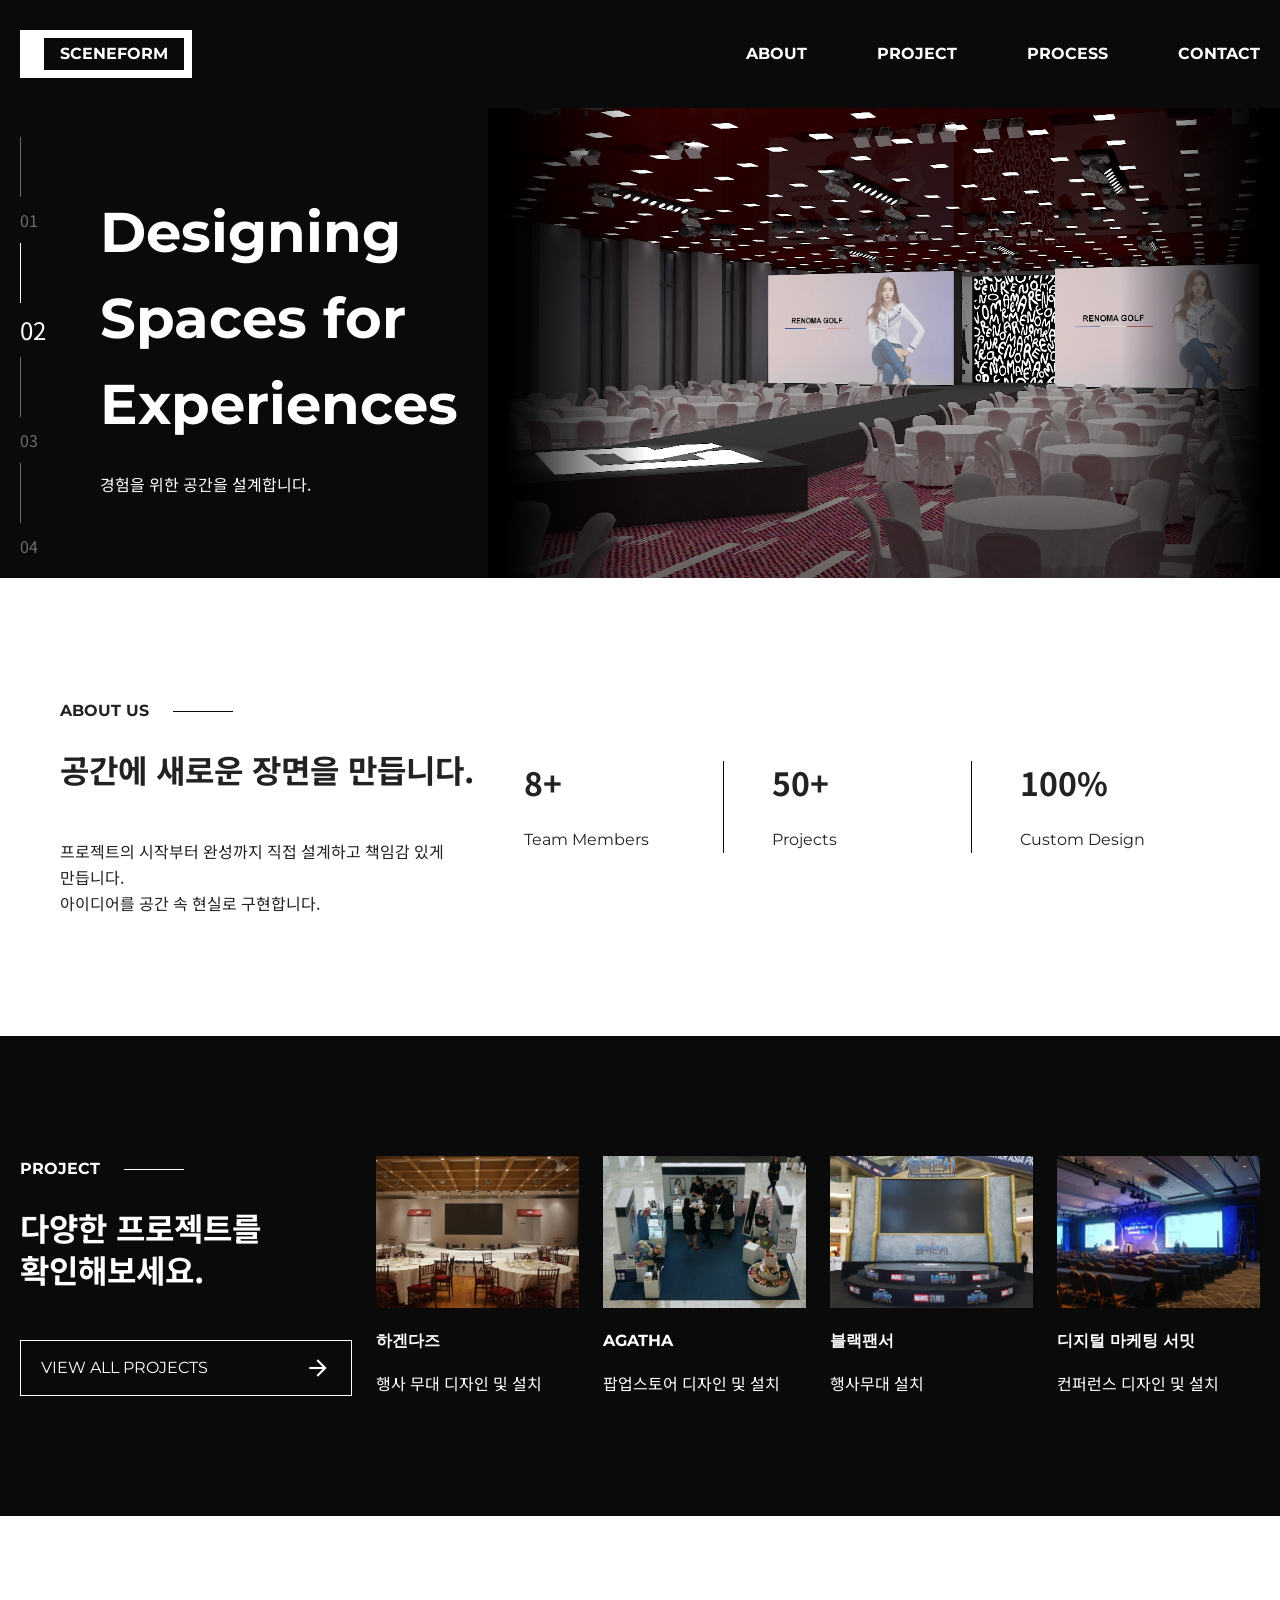
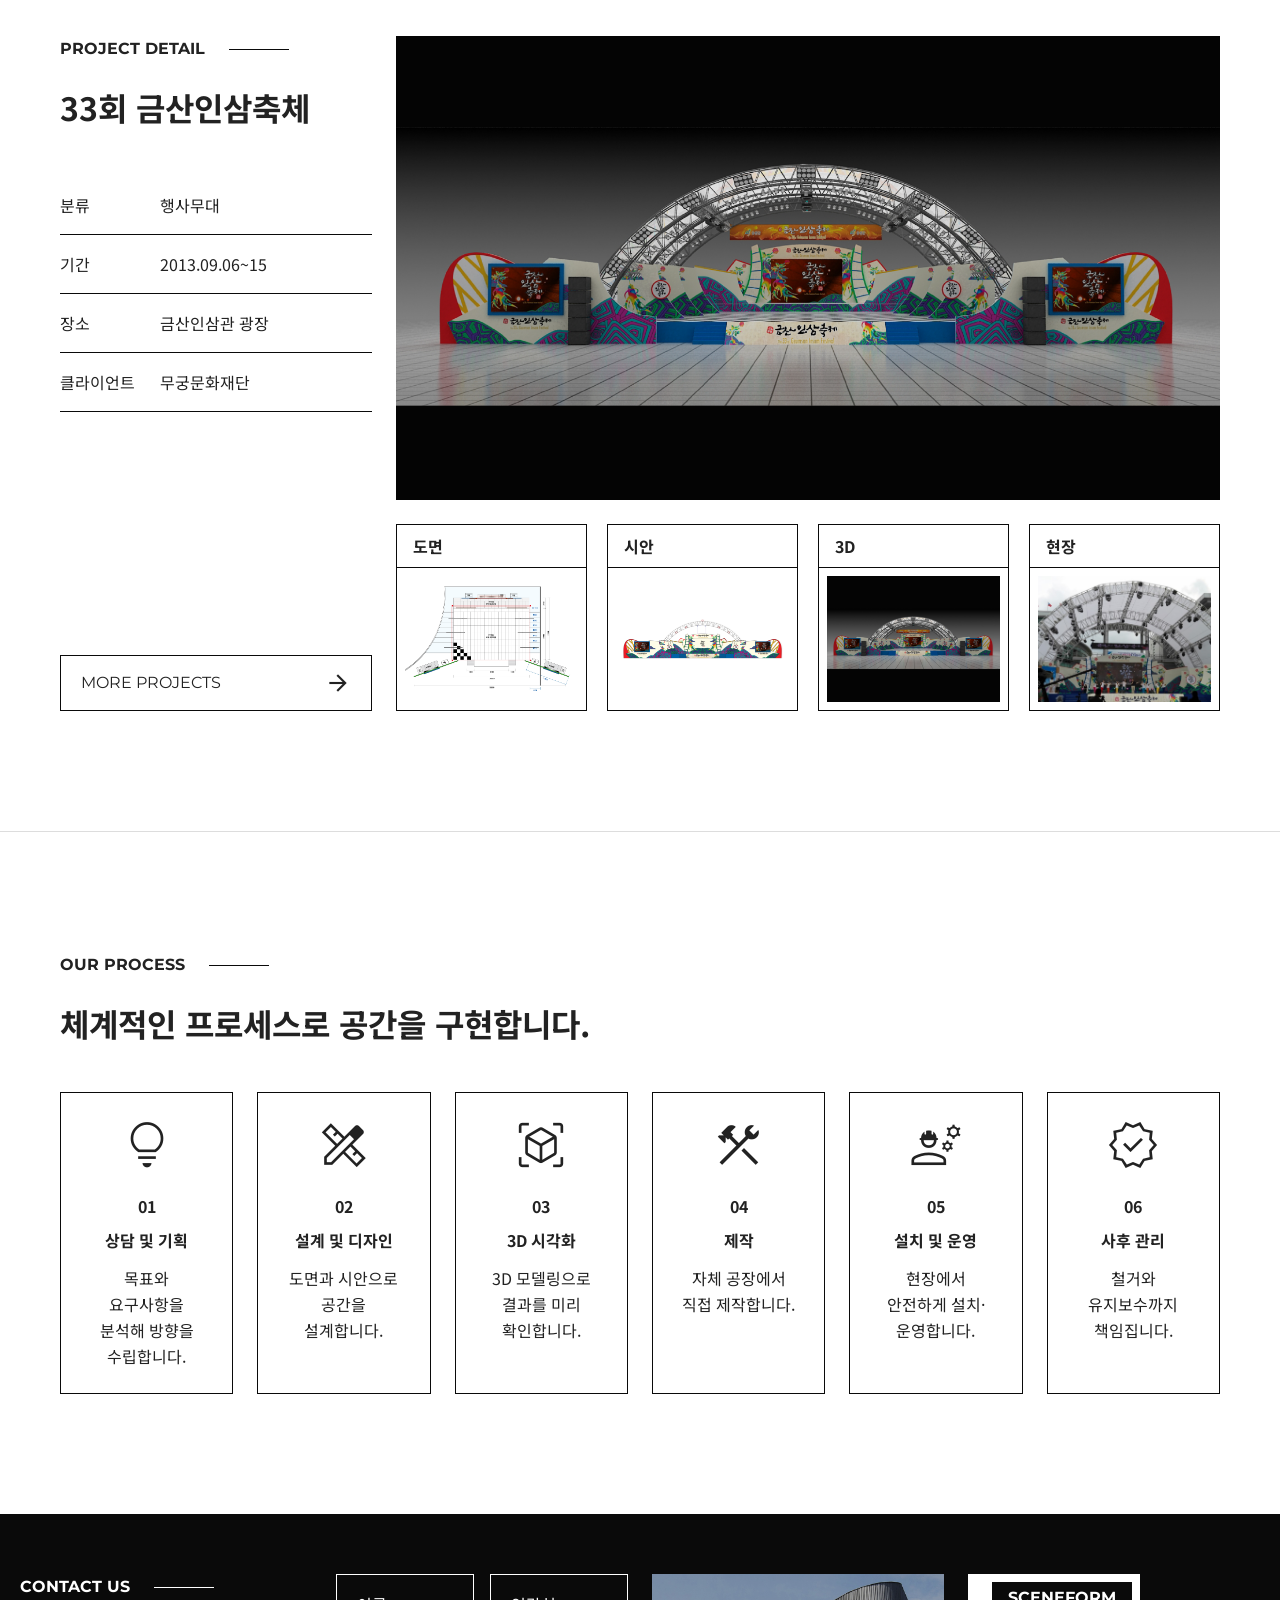
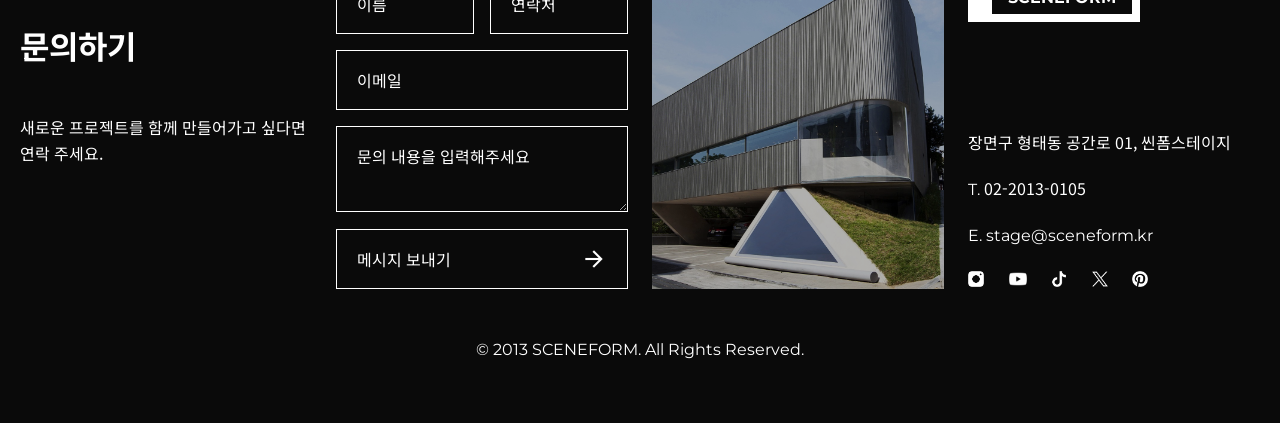
==== commit 4a9992b4: "260709" ====
--- a/sceneform/index.html
+++ b/sceneform/index.html
@@ -1,11 +1,5 @@
 <!DOCTYPE html>
 <html lang="ko">
-<!-- 데스크탑 16 32 56
-테블릿 14 28 50
-모바일 12 24 42
-Desktop: 700px
-Tablet: 600px
-Mobile: auto or 80vh -->
 
 <head>
   <meta charset="UTF-8">
@@ -21,10 +15,6 @@
   <script src="https://code.jquery.com/jquery-3.7.1.min.js"></script>
 
   <script defer src="js/sceneform.js"></script>
-  <!-- 1. HTML 전부 읽음
-  2. body 생성 완료
-  3. swiper.js 실행
-  4. sceneform.js 실행 -->
 </head>
 
 <body>
@@ -232,22 +222,26 @@
         <ul>
           <li>
             <strong>도면</strong>
-            <img src="images/GeumsanInsamFestival_drawing.png" alt="도면 이미지" data-modal="images/GeumsanInsamFestival_drawing.png">
+            <img src="images/GeumsanInsamFestival_drawing.png" alt="도면 이미지"
+              data-modal="images/GeumsanInsamFestival_drawing.png">
           </li>
 
           <li>
             <strong>시안</strong>
-            <img src="images/GeumsanInsamFestival_concept.png" alt="시안 이미지" data-modal="images/GeumsanInsamFestival_concept.png">
+            <img src="images/GeumsanInsamFestival_concept.png" alt="시안 이미지"
+              data-modal="images/GeumsanInsamFestival_concept.png">
           </li>
 
           <li>
             <strong>3D</strong>
-            <img src="images//GeumsanInsamFestival_3d.png" alt="3D 이미지" data-modal="images//GeumsanInsamFestival_3d.png">
+            <img src="images//GeumsanInsamFestival_3d.png" alt="3D 이미지"
+              data-modal="images//GeumsanInsamFestival_3d.png">
           </li>
 
           <li>
             <strong>현장</strong>
-            <img src="images/GeumsanInsamFestival_site.JPG" alt="현장 이미지" data-modal="images/GeumsanInsamFestival_site.JPG">
+            <img src="images/GeumsanInsamFestival_site.JPG" alt="현장 이미지"
+              data-modal="images/GeumsanInsamFestival_site.JPG">
           </li>
         </ul>
       </div>
--- a/sceneform/css/global.css
+++ b/sceneform/css/global.css
@@ -7,6 +7,7 @@
 body {
   background-color: #ffffff;
   font-family: 'Noto Sans KR', sans-serif;
+  color: #222222;
 }
 
 a {
@@ -1666,510 +1667,510 @@
         rgba(0, 0, 0, 0) 75%);
   }
 
-    /* 번호 */
-    .visual .inner .slide_num {
-      /* position: absolute; */
-      /* right: 40px;
+  /* 번호 */
+  .visual .inner .slide_num {
+    /* position: absolute; */
+    /* right: 40px;
       bottom: 40px; */
-      padding-right: 20px;
-      margin-bottom: 40px;
-      order: 3;
-      z-index: 4;
-      display: flex;
-      gap: 12px;
-      justify-content: end;
-    }
-
-    .visual .inner .slide_num li {
-      color: #ffffff;
-      font-size: 12px;
-      line-height: 22px;
-      cursor: pointer;
-      opacity: 0.4;
-      transition: opacity 0.3s;
-    }
-
-    .visual .inner .slide_num li.on {
-      opacity: 1;
-    }
-
-    .visual .inner .slide_num li::before {
-      content: '';
-      display: block;
-      width: 100%;
-      height: 1px;
-      background: #ffffff;
-    }
-
-    /* 텍스트 */
-    .visual .inner>div:last-of-type {
-      /* position: absolute; */
-      order: 2;
-      width: 260px;
-      /* left: 40px;
+    padding-right: 20px;
+    margin-bottom: 40px;
+    order: 3;
+    z-index: 4;
+    display: flex;
+    gap: 12px;
+    justify-content: end;
+  }
+
+  .visual .inner .slide_num li {
+    color: #ffffff;
+    font-size: 12px;
+    line-height: 22px;
+    cursor: pointer;
+    opacity: 0.4;
+    transition: opacity 0.3s;
+  }
+
+  .visual .inner .slide_num li.on {
+    opacity: 1;
+  }
+
+  .visual .inner .slide_num li::before {
+    content: '';
+    display: block;
+    width: 100%;
+    height: 1px;
+    background: #ffffff;
+  }
+
+  /* 텍스트 */
+  .visual .inner>div:last-of-type {
+    /* position: absolute; */
+    order: 2;
+    width: 260px;
+    /* left: 40px;
       bottom: 50px; */
-      padding-left: 20px;
-      margin-bottom: 20px;
-      z-index: 3;
-    }
-
-    .visual .inner>div:last-of-type h2 {
-      font-family: 'Montserrat', sans-serif;
-      font-size: 36px;
-      line-height: 48px;
-      color: #ffffff;
-      margin-bottom: 16px;
-    }
-
-    .visual .inner>div:last-of-type p {
-      font-size: 12px;
-      line-height: 22px;
-      color: #ffffff;
-    }
-
-    /* ---------- ABOUT US----------  */
-    .about {
-      background-color: #ffffff;
-    }
-
-    /* 왼쪽 */
-    .about>div {
-      margin-bottom: 40px;
-    }
-
-    /* 오른쪽 */
-    .about ul {
-      display: flex;
-    }
-
-    .about ul li {
-      flex: 1;
-    }
-
-    .about ul li:first-of-type,
-    .about ul li:nth-of-type(2) {
-      width: calc(100% - 40px);
-      margin-right: 12px;
-      padding-right: 12px;
-    }
-
-    .about ul li:not(:last-of-type) {
-      border-right: 1px #0a0a0a solid;
-    }
-
-    .about ul li strong {
-      display: block;
-      font-size: 24px;
-      line-height: 34px;
-      margin-bottom: 16px;
-    }
-
-    .about ul li span {
-      display: block;
-      font-family: 'Montserrat', sans-serif;
-      font-size: 12px;
-      line-height: 22px;
-    }
-
-    /* ---------- PROJECT----------  */
-    .project {
-      background-color: #0a0a0a;
-    }
-
-    .project .inner {
-      padding: 80px 20px;
-    }
-
-    /* 왼쪽 */
-    .project .inner>div {
-      color: #ffffff;
-      /* margin-bottom: 25px; */
-    }
-
-    .project .inner>div h2::after {
-      background-color: #ffffff;
-    }
-
-    .project .inner>div a {
-      border-color: #ffffff;
-      color: #ffffff;
-      width: 100%;
-      margin-bottom: 24px;
-    }
-
-    /* 오른쪽 */
-    .project .inner ul {
-      display: grid;
-      grid-template-columns: repeat(1, 1fr);
-      gap: 16px;
-    }
-
-    .project ul li figure img {
-      width: 100%;
-      display: block;
-      /* 이미지 아래에 생기는 이상한 여백 제거 */
-      aspect-ratio: 16 / 9;
-      object-fit: cover;
-      overflow: hidden;
-      margin-bottom: 10px;
-    }
-
-    .project ul li figure figcaption strong {
-      display: block;
-      font-family: 'Montserrat', sans-serif;
-      font-size: 12px;
-      line-height: 22px;
-      color: #ffffff;
-      margin-bottom: 8px;
-    }
-
-    .project ul li figure figcaption p {
-      font-size: 12px;
-      line-height: 22px;
-      color: #ffffff;
-      overflow: hidden;
-      white-space: nowrap;
-      text-overflow: ellipsis;
-    }
-
-    /* ---------- PROJECT DETAIL----------  */
-    .detail {
-      background-color: #ffffff;
-    }
-
-    /* 왼쪽 */
-    .detail>div:first-of-type {
-      display: flex;
-      flex-direction: column;
-      flex-shrink: 0;
-      /* flex-shrink: 0;
+    padding-left: 20px;
+    margin-bottom: 20px;
+    z-index: 3;
+  }
+
+  .visual .inner>div:last-of-type h2 {
+    font-family: 'Montserrat', sans-serif;
+    font-size: 36px;
+    line-height: 48px;
+    color: #ffffff;
+    margin-bottom: 16px;
+  }
+
+  .visual .inner>div:last-of-type p {
+    font-size: 12px;
+    line-height: 22px;
+    color: #ffffff;
+  }
+
+  /* ---------- ABOUT US----------  */
+  .about {
+    background-color: #ffffff;
+  }
+
+  /* 왼쪽 */
+  .about>div {
+    margin-bottom: 40px;
+  }
+
+  /* 오른쪽 */
+  .about ul {
+    display: flex;
+  }
+
+  .about ul li {
+    flex: 1;
+  }
+
+  .about ul li:first-of-type,
+  .about ul li:nth-of-type(2) {
+    width: calc(100% - 40px);
+    margin-right: 12px;
+    padding-right: 12px;
+  }
+
+  .about ul li:not(:last-of-type) {
+    border-right: 1px #0a0a0a solid;
+  }
+
+  .about ul li strong {
+    display: block;
+    font-size: 24px;
+    line-height: 34px;
+    margin-bottom: 16px;
+  }
+
+  .about ul li span {
+    display: block;
+    font-family: 'Montserrat', sans-serif;
+    font-size: 12px;
+    line-height: 22px;
+  }
+
+  /* ---------- PROJECT----------  */
+  .project {
+    background-color: #0a0a0a;
+  }
+
+  .project .inner {
+    padding: 80px 20px;
+  }
+
+  /* 왼쪽 */
+  .project .inner>div {
+    color: #ffffff;
+    /* margin-bottom: 25px; */
+  }
+
+  .project .inner>div h2::after {
+    background-color: #ffffff;
+  }
+
+  .project .inner>div a {
+    border-color: #ffffff;
+    color: #ffffff;
+    width: 100%;
+    margin-bottom: 24px;
+  }
+
+  /* 오른쪽 */
+  .project .inner ul {
+    display: grid;
+    grid-template-columns: repeat(1, 1fr);
+    gap: 16px;
+  }
+
+  .project ul li figure img {
+    width: 100%;
+    display: block;
+    /* 이미지 아래에 생기는 이상한 여백 제거 */
+    aspect-ratio: 16 / 9;
+    object-fit: cover;
+    overflow: hidden;
+    margin-bottom: 10px;
+  }
+
+  .project ul li figure figcaption strong {
+    display: block;
+    font-family: 'Montserrat', sans-serif;
+    font-size: 12px;
+    line-height: 22px;
+    color: #ffffff;
+    margin-bottom: 8px;
+  }
+
+  .project ul li figure figcaption p {
+    font-size: 12px;
+    line-height: 22px;
+    color: #ffffff;
+    overflow: hidden;
+    white-space: nowrap;
+    text-overflow: ellipsis;
+  }
+
+  /* ---------- PROJECT DETAIL----------  */
+  .detail {
+    background-color: #ffffff;
+  }
+
+  /* 왼쪽 */
+  .detail>div:first-of-type {
+    display: flex;
+    flex-direction: column;
+    flex-shrink: 0;
+    /* flex-shrink: 0;
    남는 공간 있어도 늘어나지 않음*/
-      margin-bottom: 24px;
-    }
-
-    .detail>div:first-of-type dl {
-      font-size: 12px;
-      line-height: 22px;
-      display: grid;
-      grid-template-columns: 100px 1fr;
-      margin-bottom: 24px;
-    }
-
-    .detail>div:first-of-type dl dt,
-    .detail>div:first-of-type dl dd {
-      padding: 8px 0px;
-      margin: 0;
-      border-bottom: 1px #0a0a0a solid;
-    }
-
-    .detail>div:first-of-type a {
-      margin-top: auto;
-    }
-
-    /* 오른쪽 */
-    /* 모달 */
-    .detail .modal {
-      display: none;
-      position: fixed;
-      /* 화면 기준으로 고정 */
-      inset: 0;
-      /* top: 0; right: 0; bottom: 0; left: 0; 한 번에 쓴 것*/
-      background: rgba(10, 10, 10, 0.8);
-      justify-content: center;
-      align-items: center;
-      z-index: 100;
-    }
-
-    .detail .modal.on {
-      display: flex;
-    }
-
-    .detail .modal img {
-      width: 90%;
-      max-width: 900px;
-      aspect-ratio: 4 / 3;
-      object-fit: cover;
-      display: block;
-    }
-
-    .detail .modal .close {
-      position: absolute;
-      top: 40px;
-      right: 20px;
-      background: none;
-      border: 0;
-      cursor: pointer;
-    }
-
-    .detail .modal .close .material-symbols-outlined {
-      color: #fff;
-    }
-
-    .detail>div:last-of-type figure img {
-      width: 100%;
-      height: 100%;
-      aspect-ratio: 16 / 9;
-      object-fit: cover;
-      overflow: hidden;
-      margin-bottom: 16px;
-    }
-
-    .detail>div:last-of-type ul {
-      width: 100%;
-      display: grid;
-      grid-template-columns: repeat(1, 1fr);
-      gap: 16px;
-    }
-
-    .detail>div:last-of-type ul li {
-      flex: 1;
-    }
-
-    .detail>div:last-of-type ul li strong {
-      display: block;
-      border: 1px #0a0a0a solid;
-      padding: 8px 12px;
-      font-size: 12px;
-      line-height: 22px;
-    }
-
-    .detail>div:last-of-type ul li img {
-      width: 100%;
-      display: block;
-      /* 이미지 아래에 생기는 이상한 여백 제거 */
-      aspect-ratio: 16/ 9;
-      object-fit: cover;
-      overflow: hidden;
-      border: 1px #0a0a0a solid;
-      border-top: 0px;
-      padding: 8px;
-      cursor: pointer;
-    }
-
-    /* ---------- OUR PROCESS----------  */
-    .process {
-      background-color: #ffffff;
-      border-top: 1px solid #ddd;
-    }
-
-    .process ul {
-      display: grid;
-      grid-template-columns: repeat(1, 1fr);
-      gap: 16px;
-    }
-
-    .process li {
-      border: 1px #0a0a0a solid;
-      padding: 16px;
-      text-align: center;
-    }
-
-    .process .process-icon {
-      display: block;
-      font-size: 40px;
-      margin-bottom: 12px;
-      font-variation-settings:
-        'FILL' 0,
-        'wght' 300,
-        'GRAD' 0,
-        'opsz' 48;
-    }
-
-    .process ul li strong {
-      display: block;
-      font-size: 12px;
-      line-height: 22px;
-      opacity: .6;
-      margin-bottom: 6px;
-    }
-
-    .process ul li b {
-      display: block;
-      font-size: 12px;
-      line-height: 22px;
-      margin-bottom: 8px;
-    }
-
-    .process ul li p {
-      font-size: 12px;
-      line-height: 22px;
-    }
-
-    /* ---------- footer----------  */
-    footer {
-      background-color: #0a0a0a;
-    }
-
-    footer .inner {
-      padding: 40px 20px;
-    }
-
-    footer .inner>div {
-      color: #ffffff;
-      margin-bottom: 32px;
-    }
-
-    footer .inner>div div:first-of-type h2::after {
-      background-color: #ffffff;
-    }
-
-    footer .inner>div div:first-of-type .desc {
-      margin-bottom: 30px;
-    }
-
-    /* 두번째 */
-    footer form {
-      width: 100%;
-      margin-bottom: 30px;
-    }
-
-    footer form fieldset legend,
-    footer form fieldset ul li label {
-      /* 시각적으로는 숨기지만 스크린 리더는 읽을 수 있도록 접근성을 위해 사용*/
-      position: absolute;
-      width: 1px;
-      height: 1px;
-      margin: -1px;
-      overflow: hidden;
-      clip: rect(0, 0, 0, 0);
-    }
-
-    footer form fieldset ul {
-      display: flex;
-      flex-wrap: wrap;
-      /* 공간이 부족하면 다음 줄로 배치 */
-      gap: 12px;
-    }
-
-    /* footer .inner>div form fieldset ul li:first-of-type,
+    margin-bottom: 24px;
+  }
+
+  .detail>div:first-of-type dl {
+    font-size: 12px;
+    line-height: 22px;
+    display: grid;
+    grid-template-columns: 100px 1fr;
+    margin-bottom: 24px;
+  }
+
+  .detail>div:first-of-type dl dt,
+  .detail>div:first-of-type dl dd {
+    padding: 8px 0px;
+    margin: 0;
+    border-bottom: 1px #0a0a0a solid;
+  }
+
+  .detail>div:first-of-type a {
+    margin-top: auto;
+  }
+
+  /* 오른쪽 */
+  /* 모달 */
+  .detail .modal {
+    display: none;
+    position: fixed;
+    /* 화면 기준으로 고정 */
+    inset: 0;
+    /* top: 0; right: 0; bottom: 0; left: 0; 한 번에 쓴 것*/
+    background: rgba(10, 10, 10, 0.8);
+    justify-content: center;
+    align-items: center;
+    z-index: 100;
+  }
+
+  .detail .modal.on {
+    display: flex;
+  }
+
+  .detail .modal img {
+    width: 90%;
+    max-width: 900px;
+    aspect-ratio: 4 / 3;
+    object-fit: cover;
+    display: block;
+  }
+
+  .detail .modal .close {
+    position: absolute;
+    top: 40px;
+    right: 20px;
+    background: none;
+    border: 0;
+    cursor: pointer;
+  }
+
+  .detail .modal .close .material-symbols-outlined {
+    color: #fff;
+  }
+
+  .detail>div:last-of-type figure img {
+    width: 100%;
+    height: 100%;
+    aspect-ratio: 16 / 9;
+    object-fit: cover;
+    overflow: hidden;
+    margin-bottom: 16px;
+  }
+
+  .detail>div:last-of-type ul {
+    width: 100%;
+    display: grid;
+    grid-template-columns: repeat(1, 1fr);
+    gap: 16px;
+  }
+
+  .detail>div:last-of-type ul li {
+    flex: 1;
+  }
+
+  .detail>div:last-of-type ul li strong {
+    display: block;
+    border: 1px #0a0a0a solid;
+    padding: 8px 12px;
+    font-size: 12px;
+    line-height: 22px;
+  }
+
+  .detail>div:last-of-type ul li img {
+    width: 100%;
+    display: block;
+    /* 이미지 아래에 생기는 이상한 여백 제거 */
+    aspect-ratio: 16/ 9;
+    object-fit: cover;
+    overflow: hidden;
+    border: 1px #0a0a0a solid;
+    border-top: 0px;
+    padding: 8px;
+    cursor: pointer;
+  }
+
+  /* ---------- OUR PROCESS----------  */
+  .process {
+    background-color: #ffffff;
+    border-top: 1px solid #ddd;
+  }
+
+  .process ul {
+    display: grid;
+    grid-template-columns: repeat(1, 1fr);
+    gap: 16px;
+  }
+
+  .process li {
+    border: 1px #0a0a0a solid;
+    padding: 16px;
+    text-align: center;
+  }
+
+  .process .process-icon {
+    display: block;
+    font-size: 40px;
+    margin-bottom: 12px;
+    font-variation-settings:
+      'FILL' 0,
+      'wght' 300,
+      'GRAD' 0,
+      'opsz' 48;
+  }
+
+  .process ul li strong {
+    display: block;
+    font-size: 12px;
+    line-height: 22px;
+    opacity: .6;
+    margin-bottom: 6px;
+  }
+
+  .process ul li b {
+    display: block;
+    font-size: 12px;
+    line-height: 22px;
+    margin-bottom: 8px;
+  }
+
+  .process ul li p {
+    font-size: 12px;
+    line-height: 22px;
+  }
+
+  /* ---------- footer----------  */
+  footer {
+    background-color: #0a0a0a;
+  }
+
+  footer .inner {
+    padding: 40px 20px;
+  }
+
+  footer .inner>div {
+    color: #ffffff;
+    margin-bottom: 32px;
+  }
+
+  footer .inner>div div:first-of-type h2::after {
+    background-color: #ffffff;
+  }
+
+  footer .inner>div div:first-of-type .desc {
+    margin-bottom: 30px;
+  }
+
+  /* 두번째 */
+  footer form {
+    width: 100%;
+    margin-bottom: 30px;
+  }
+
+  footer form fieldset legend,
+  footer form fieldset ul li label {
+    /* 시각적으로는 숨기지만 스크린 리더는 읽을 수 있도록 접근성을 위해 사용*/
+    position: absolute;
+    width: 1px;
+    height: 1px;
+    margin: -1px;
+    overflow: hidden;
+    clip: rect(0, 0, 0, 0);
+  }
+
+  footer form fieldset ul {
+    display: flex;
+    flex-wrap: wrap;
+    /* 공간이 부족하면 다음 줄로 배치 */
+    gap: 12px;
+  }
+
+  /* footer .inner>div form fieldset ul li:first-of-type,
   footer form fieldset ul li:nth-of-type(2) {
     width: calc((100% - 16px) / 2);
   } */
 
-    footer form li {
-      width: 100%;
-    }
-
-    footer form fieldset ul li input,
-    footer form fieldset ul li textarea,
-    footer form fieldset ul li .view-button {
-      width: 100%;
-      color: #ffffff;
-      background-color: transparent;
-      border: 1px solid #ffffff;
-    }
-
-    footer form fieldset ul li input::placeholder,
-    footer form fieldset ul li textarea::placeholder {
-      color: #ffffff;
-    }
-
-    footer form fieldset ul li input,
-    footer form fieldset ul li textarea,
-    footer form fieldset ul li .view-button {
-      font: inherit;
-      font-size: 12px;
-      line-height: 22px;
-      padding: 12px 16px;
-    }
-
-    footer form fieldset ul li input:focus,
-    footer form fieldset ul li textarea:focus {
-      outline: none;
-      border-color: #3d6dff;
-    }
-
-    footer form fieldset ul li input:focus::placeholder,
-    footer form fieldset ul li textarea:focus::placeholder {
-      opacity: 0;
-    }
-
-    footer form fieldset ul li .view-button {
-      cursor: pointer;
-    }
-
-    footer img {
-      display: none;
-    }
-
-    footer .inner>div>div:last-of-type {
-      display: flex;
-      flex-direction: column;
-      gap: 20px;
-      text-align: center;
-      align-items: center;
-    }
-
-    footer .inner>div>div:last-of-type h2 a img {
-      width: 100%;
-      display: block;
-    }
-
-    footer .inner>div>div:last-of-type>div {
-      font-size: 12px;
-      line-height: 22px;
-    }
-
-    footer .inner>div>div:last-of-type>div p {
-      margin-bottom: 8px;
-    }
-
-    footer .inner>div>div:last-of-type>div ul {
-      display: flex;
-      align-items: center;
-      width: 160px;
-      margin: 16px auto 0;
-      justify-content: space-between;
-    }
-
-    footer .inner>div>div:last-of-type>div ul li {
-      display: inline-block;
-      background-repeat: no-repeat;
-      background-position: center center;
-      background-size: contain;
-    }
-
-    footer .inner>div>div:last-of-type>div ul li:not(:nth-child(2)):not(:nth-child(3)) {
-      width: 16px;
-      height: 16px;
-    }
-
-    footer .inner>div>div:last-of-type>div ul li:first-child {
-      background-image: url("../images/instagram.png");
-    }
-
-    footer .inner>div>div:last-of-type>div ul li:nth-child(2) {
-      background-image: url("../images/youtube.png");
-      width: 18px;
-    }
-
-    footer .inner>div>div:last-of-type>div ul li:nth-child(3) {
-      background-image: url("../images/tiktok.png");
-      width: 16px;
-    }
-
-    footer .inner>div>div:last-of-type>div ul li:nth-child(4) {
-      background-image: url("../images/twitter.png");
-
-    }
-
-    footer .inner>div>div:last-of-type>div ul li:last-child {
-      background-image: url("../images/pinterest.png");
-    }
-
-    footer .inner>div>div:last-of-type>div ul li a {
-      display: block;
-      text-indent: -9999px;
-      width: 100%;
-      height: 20px;
-    }
-
-    footer .inner>p {
-      color: #ffffff;
-      font-family: 'Montserrat', sans-serif;
-      font-size: 12px;
-      line-height: 22px;
-      /* margin-bottom: 8px; */
-      text-align: center;
-    }
-  }+  footer form li {
+    width: 100%;
+  }
+
+  footer form fieldset ul li input,
+  footer form fieldset ul li textarea,
+  footer form fieldset ul li .view-button {
+    width: 100%;
+    color: #ffffff;
+    background-color: transparent;
+    border: 1px solid #ffffff;
+  }
+
+  footer form fieldset ul li input::placeholder,
+  footer form fieldset ul li textarea::placeholder {
+    color: #ffffff;
+  }
+
+  footer form fieldset ul li input,
+  footer form fieldset ul li textarea,
+  footer form fieldset ul li .view-button {
+    font: inherit;
+    font-size: 12px;
+    line-height: 22px;
+    padding: 12px 16px;
+  }
+
+  footer form fieldset ul li input:focus,
+  footer form fieldset ul li textarea:focus {
+    outline: none;
+    border-color: #3d6dff;
+  }
+
+  footer form fieldset ul li input:focus::placeholder,
+  footer form fieldset ul li textarea:focus::placeholder {
+    opacity: 0;
+  }
+
+  footer form fieldset ul li .view-button {
+    cursor: pointer;
+  }
+
+  footer img {
+    display: none;
+  }
+
+  footer .inner>div>div:last-of-type {
+    display: flex;
+    flex-direction: column;
+    gap: 20px;
+    text-align: center;
+    align-items: center;
+  }
+
+  footer .inner>div>div:last-of-type h2 a img {
+    width: 100%;
+    display: block;
+  }
+
+  footer .inner>div>div:last-of-type>div {
+    font-size: 12px;
+    line-height: 22px;
+  }
+
+  footer .inner>div>div:last-of-type>div p {
+    margin-bottom: 8px;
+  }
+
+  footer .inner>div>div:last-of-type>div ul {
+    display: flex;
+    align-items: center;
+    width: 160px;
+    margin: 16px auto 0;
+    justify-content: space-between;
+  }
+
+  footer .inner>div>div:last-of-type>div ul li {
+    display: inline-block;
+    background-repeat: no-repeat;
+    background-position: center center;
+    background-size: contain;
+  }
+
+  footer .inner>div>div:last-of-type>div ul li:not(:nth-child(2)):not(:nth-child(3)) {
+    width: 16px;
+    height: 16px;
+  }
+
+  footer .inner>div>div:last-of-type>div ul li:first-child {
+    background-image: url("../images/instagram.png");
+  }
+
+  footer .inner>div>div:last-of-type>div ul li:nth-child(2) {
+    background-image: url("../images/youtube.png");
+    width: 18px;
+  }
+
+  footer .inner>div>div:last-of-type>div ul li:nth-child(3) {
+    background-image: url("../images/tiktok.png");
+    width: 16px;
+  }
+
+  footer .inner>div>div:last-of-type>div ul li:nth-child(4) {
+    background-image: url("../images/twitter.png");
+
+  }
+
+  footer .inner>div>div:last-of-type>div ul li:last-child {
+    background-image: url("../images/pinterest.png");
+  }
+
+  footer .inner>div>div:last-of-type>div ul li a {
+    display: block;
+    text-indent: -9999px;
+    width: 100%;
+    height: 20px;
+  }
+
+  footer .inner>p {
+    color: #ffffff;
+    font-family: 'Montserrat', sans-serif;
+    font-size: 12px;
+    line-height: 22px;
+    /* margin-bottom: 8px; */
+    text-align: center;
+  }
+}
